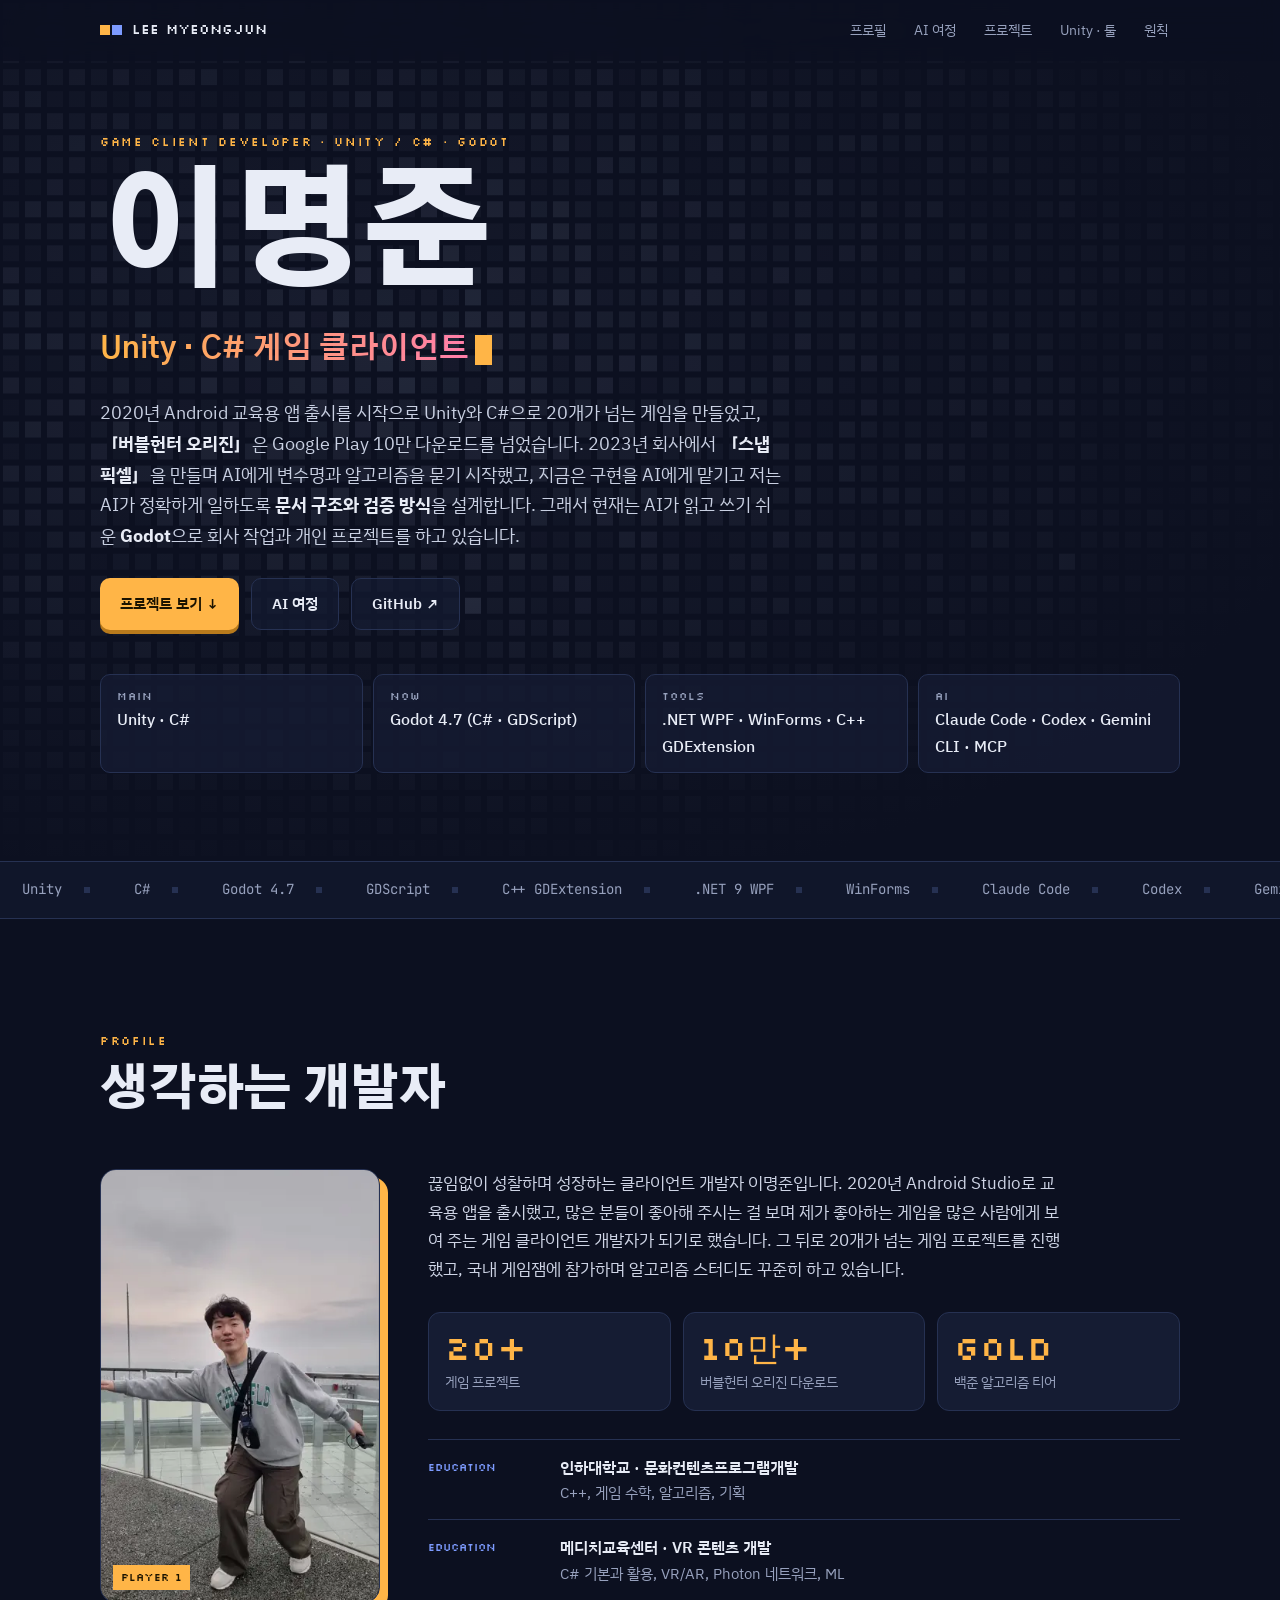
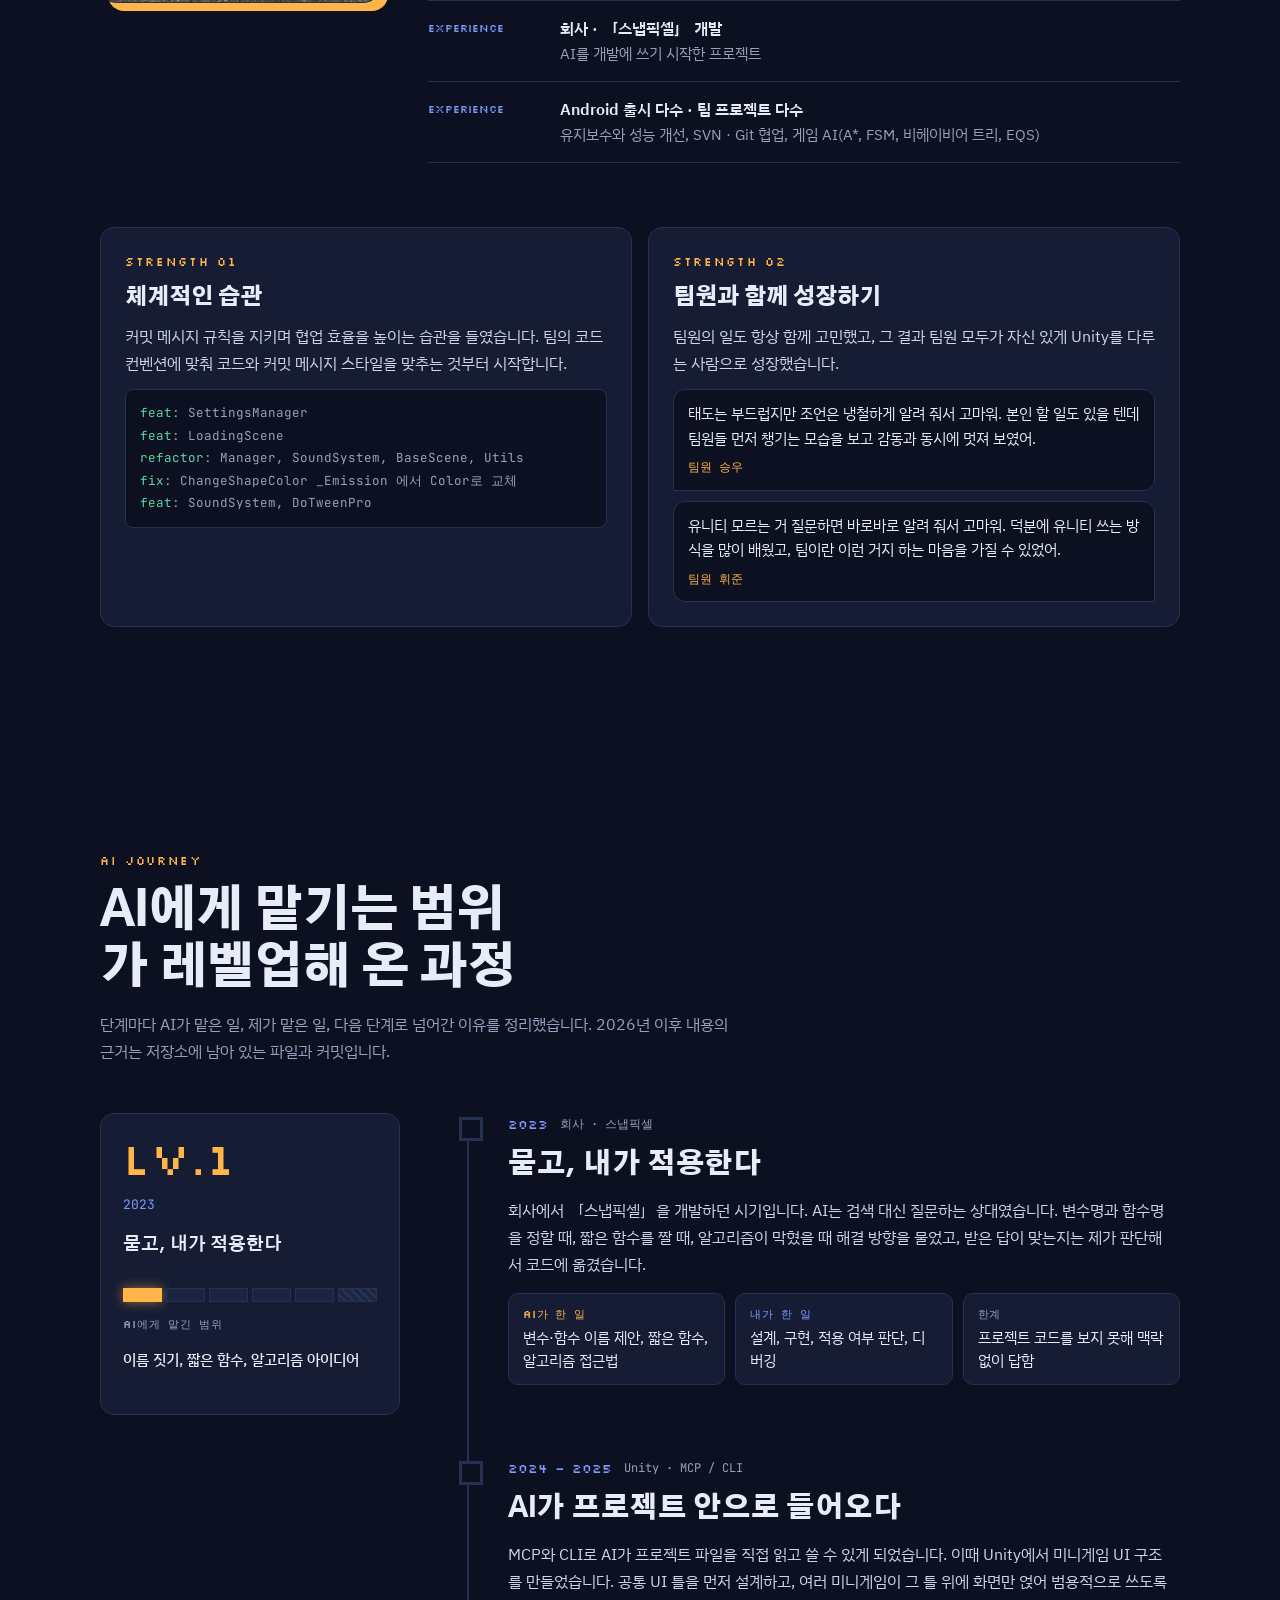
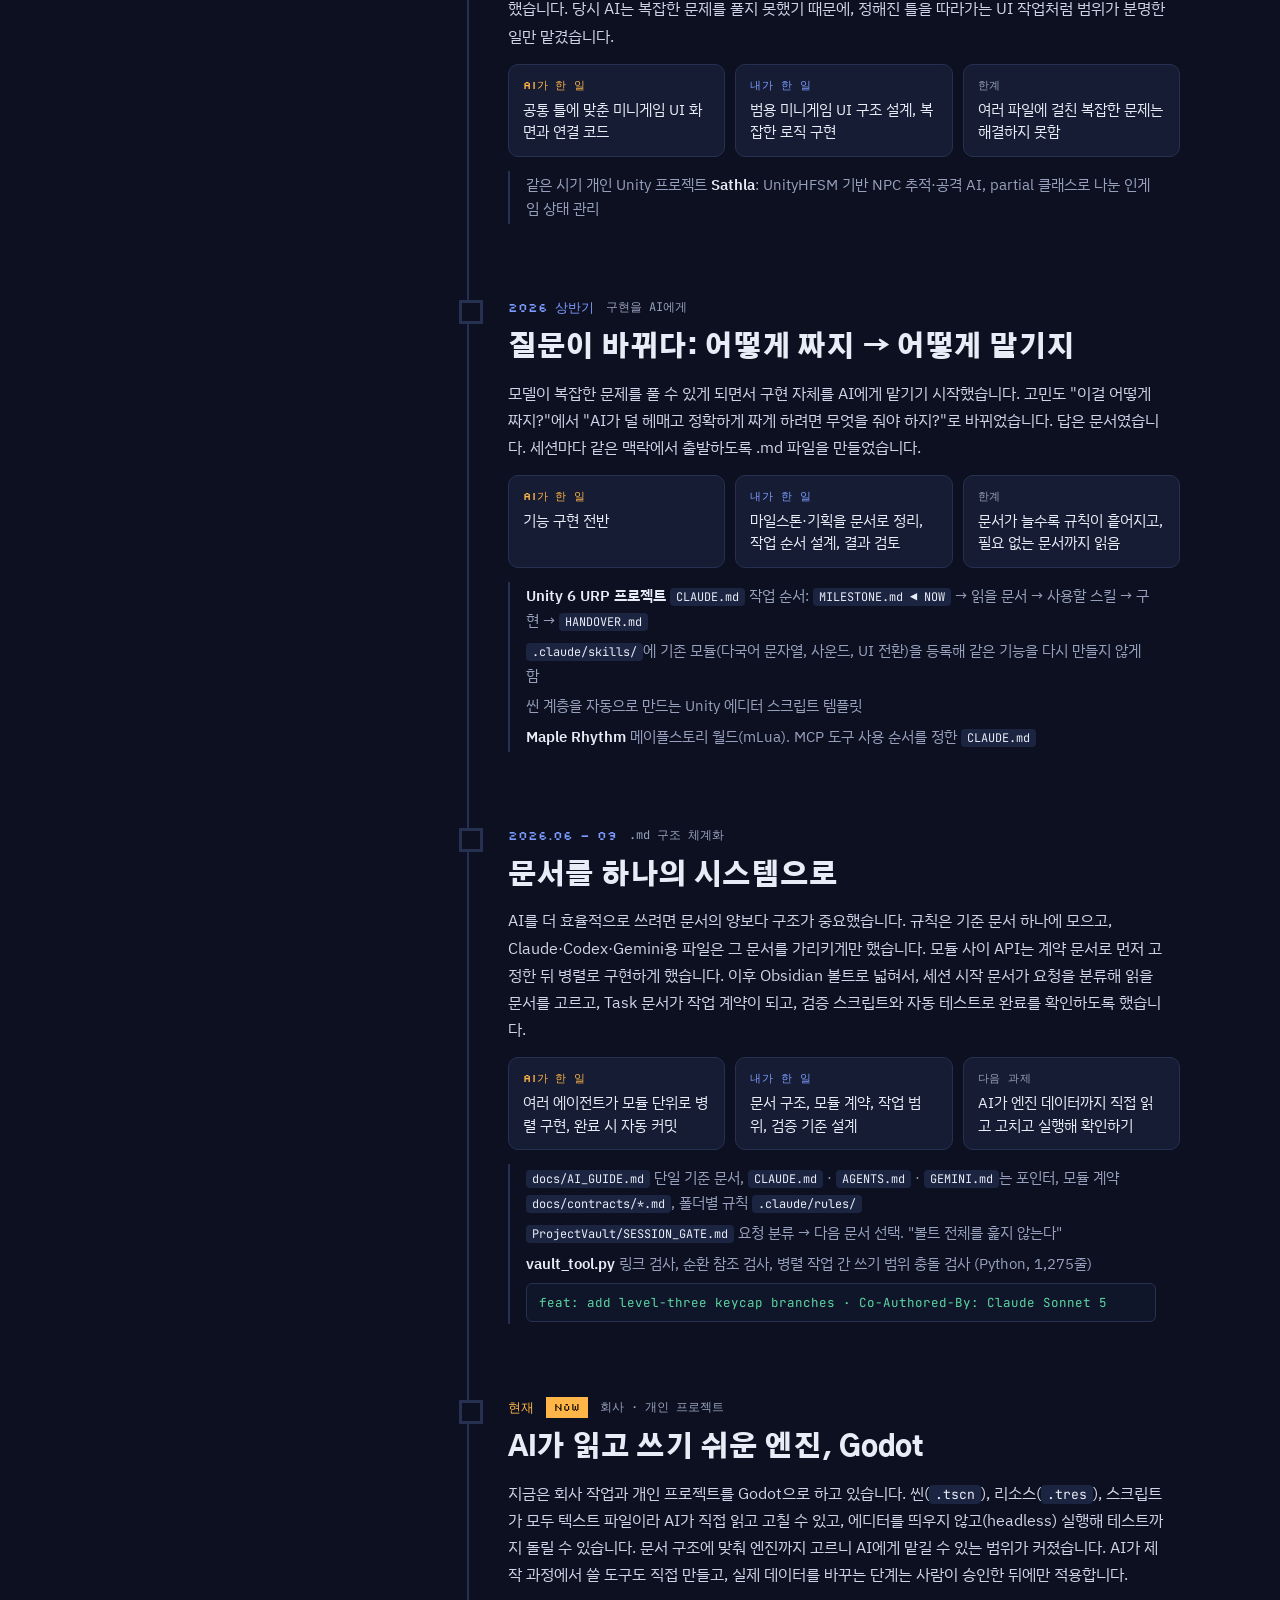
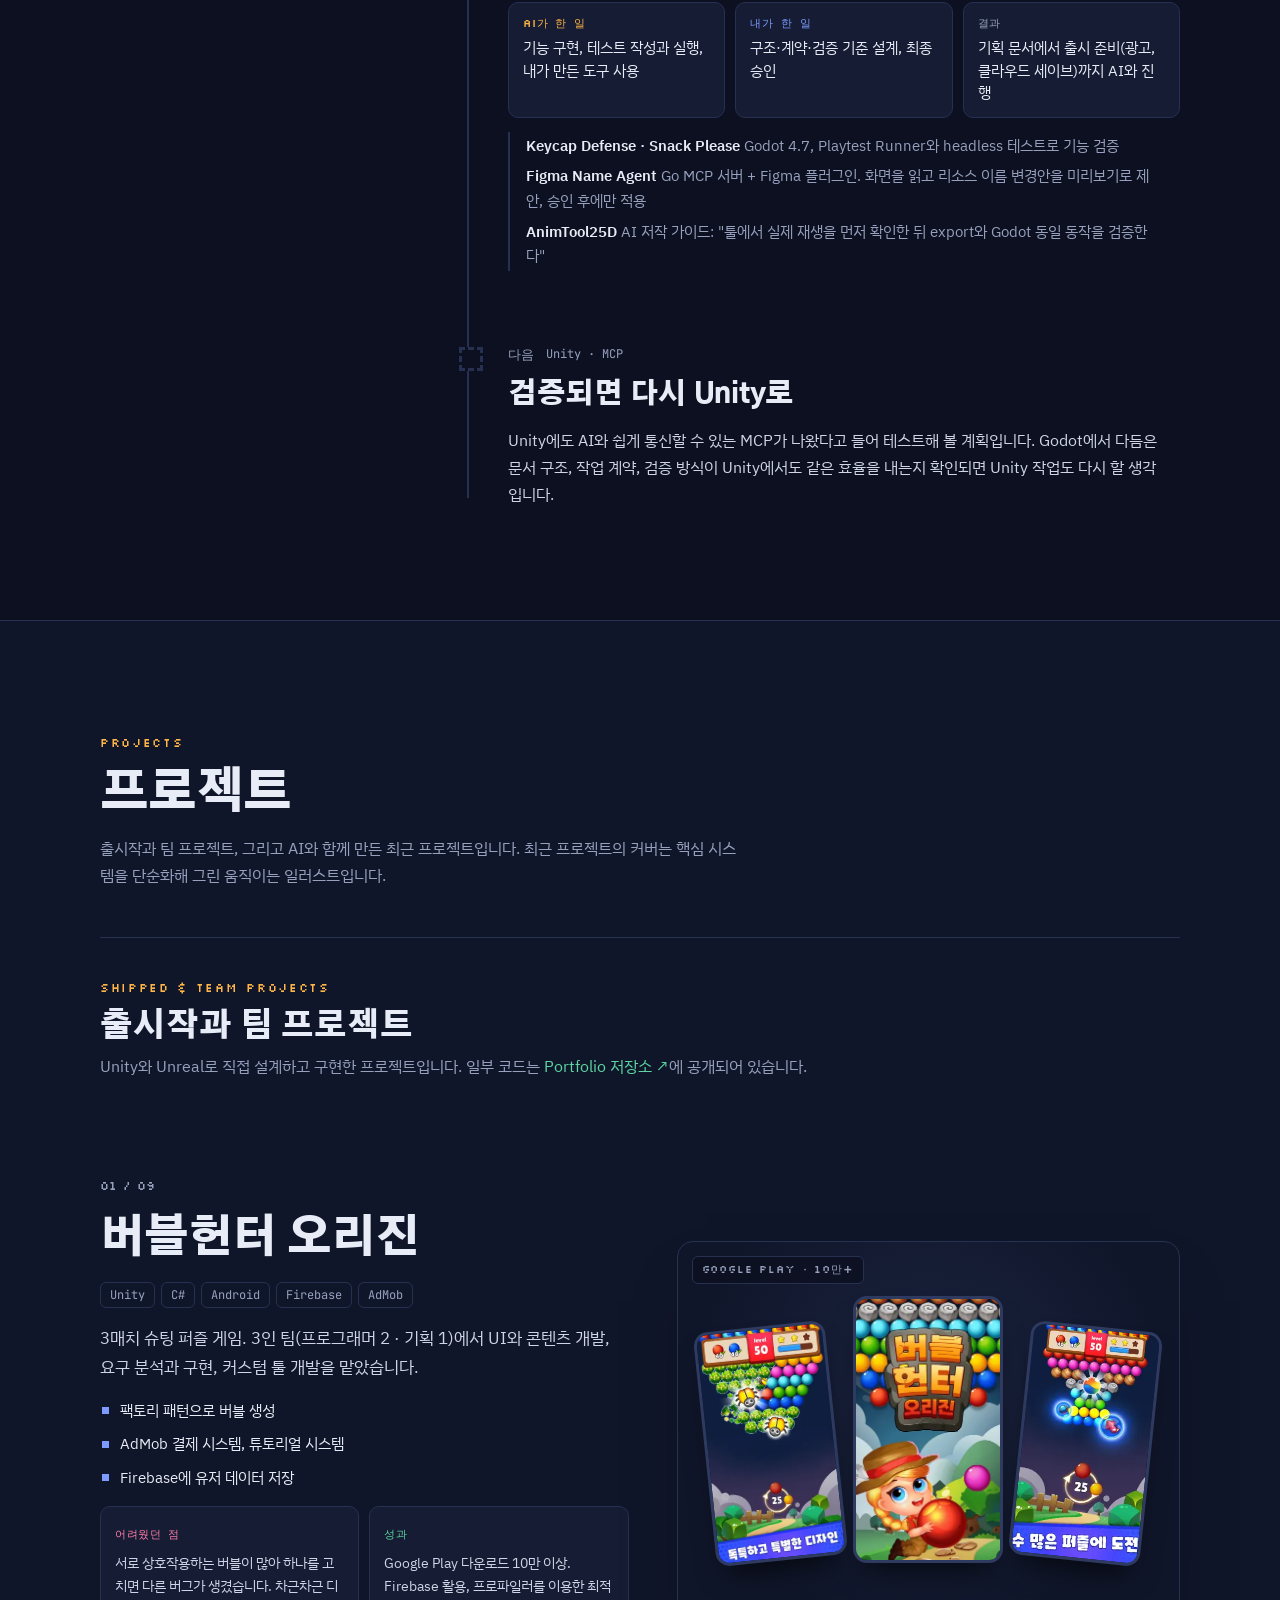
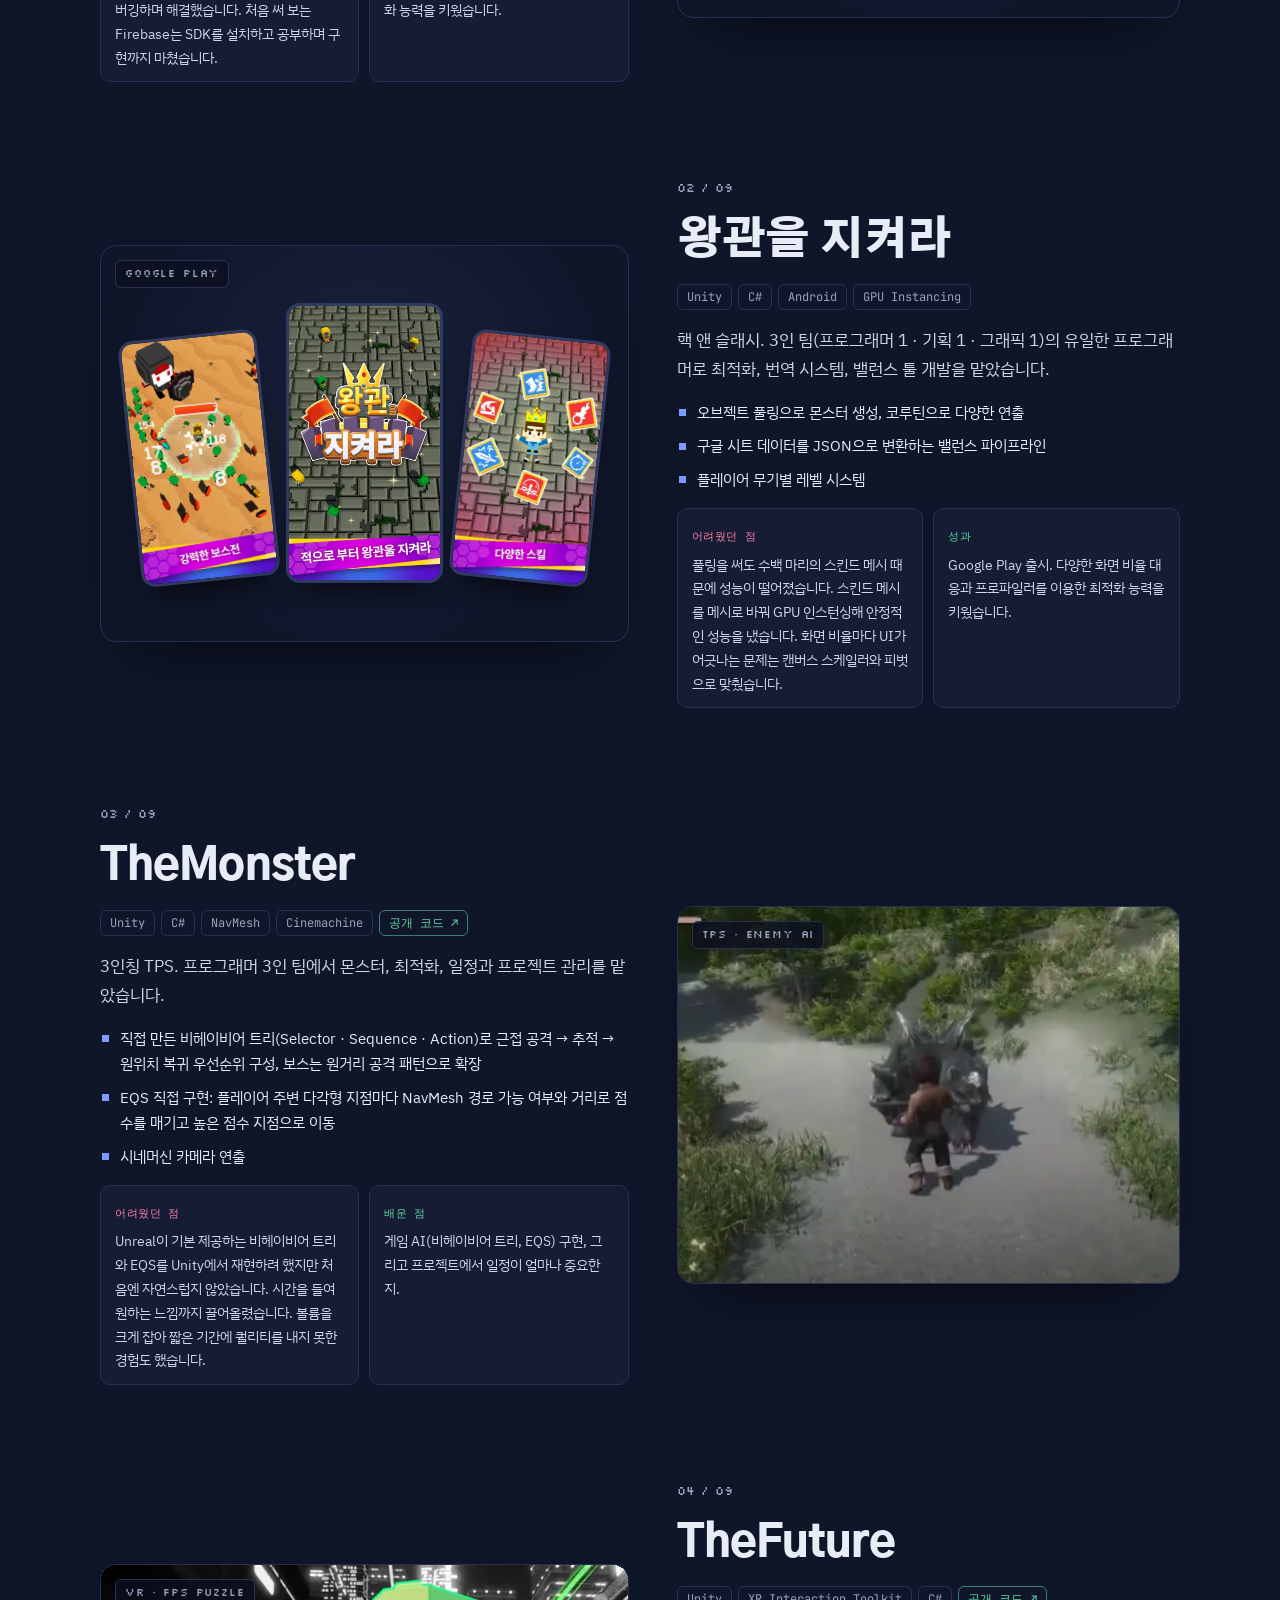
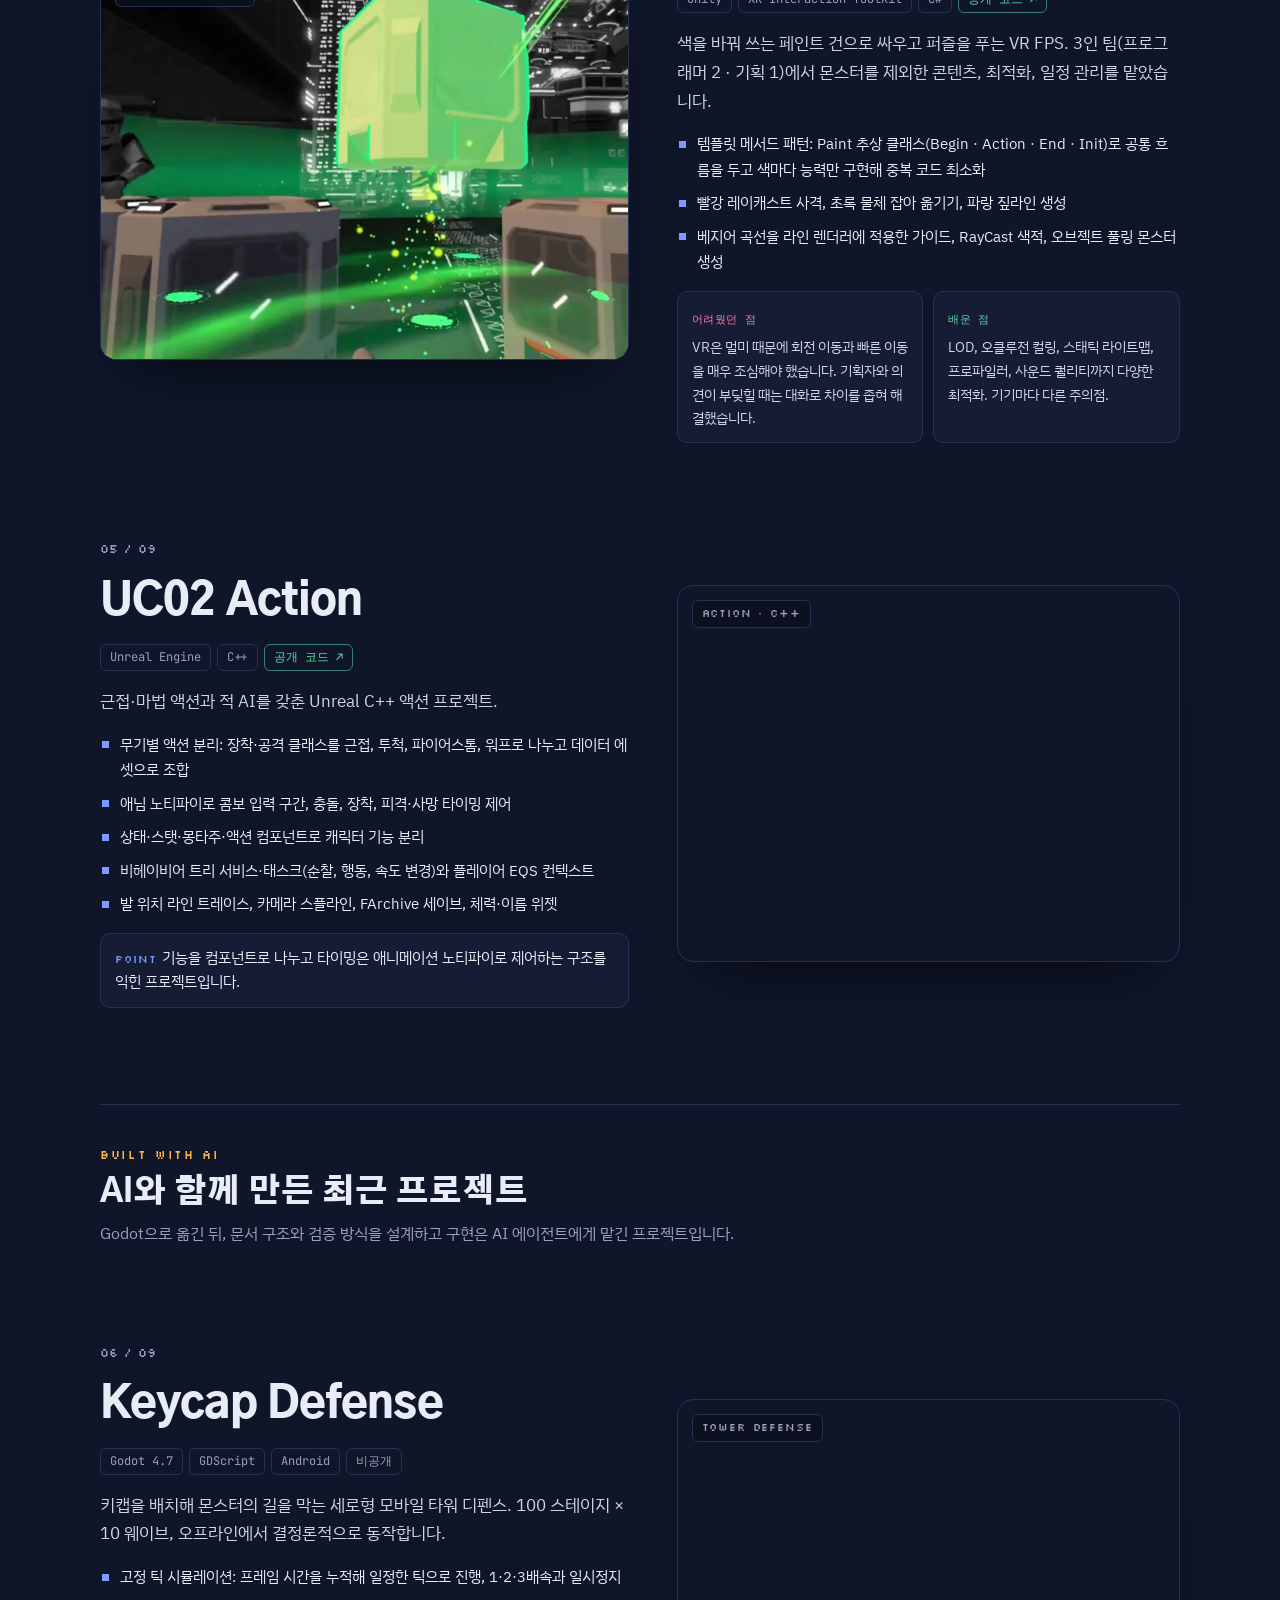
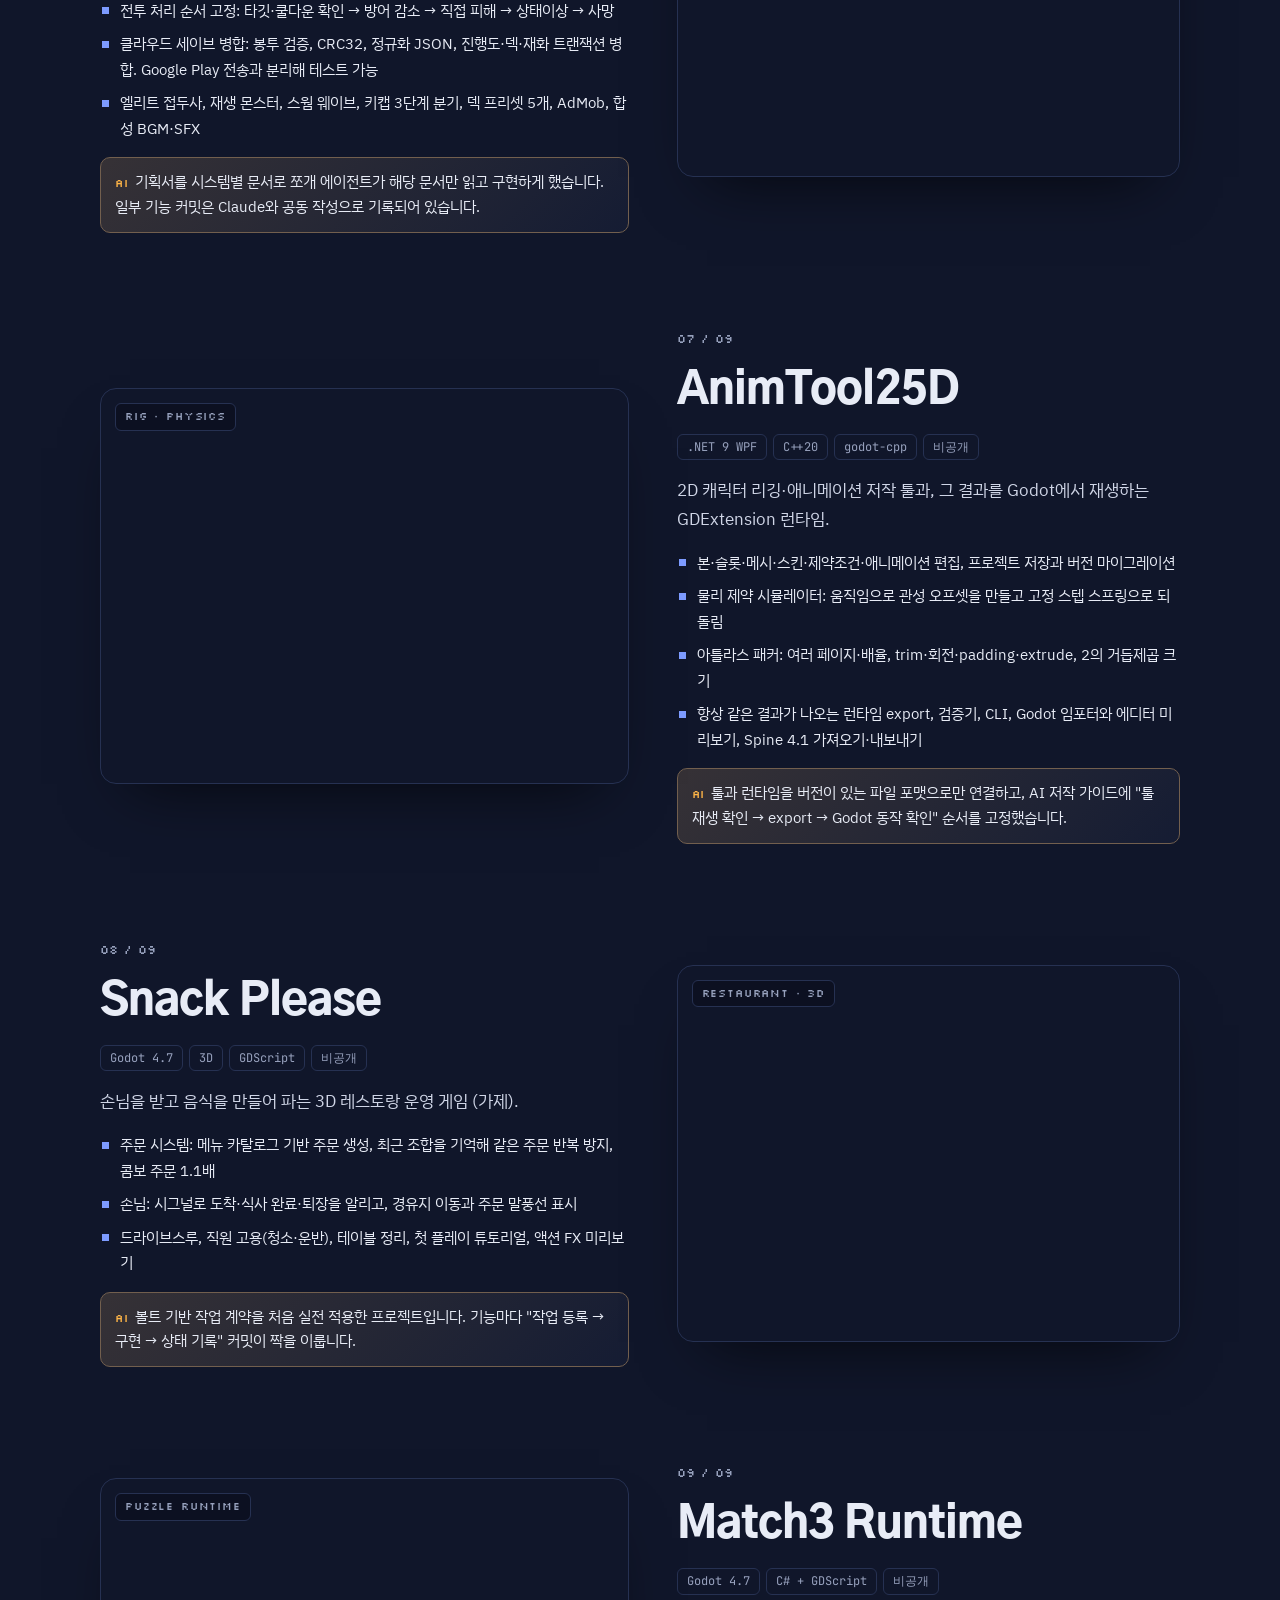
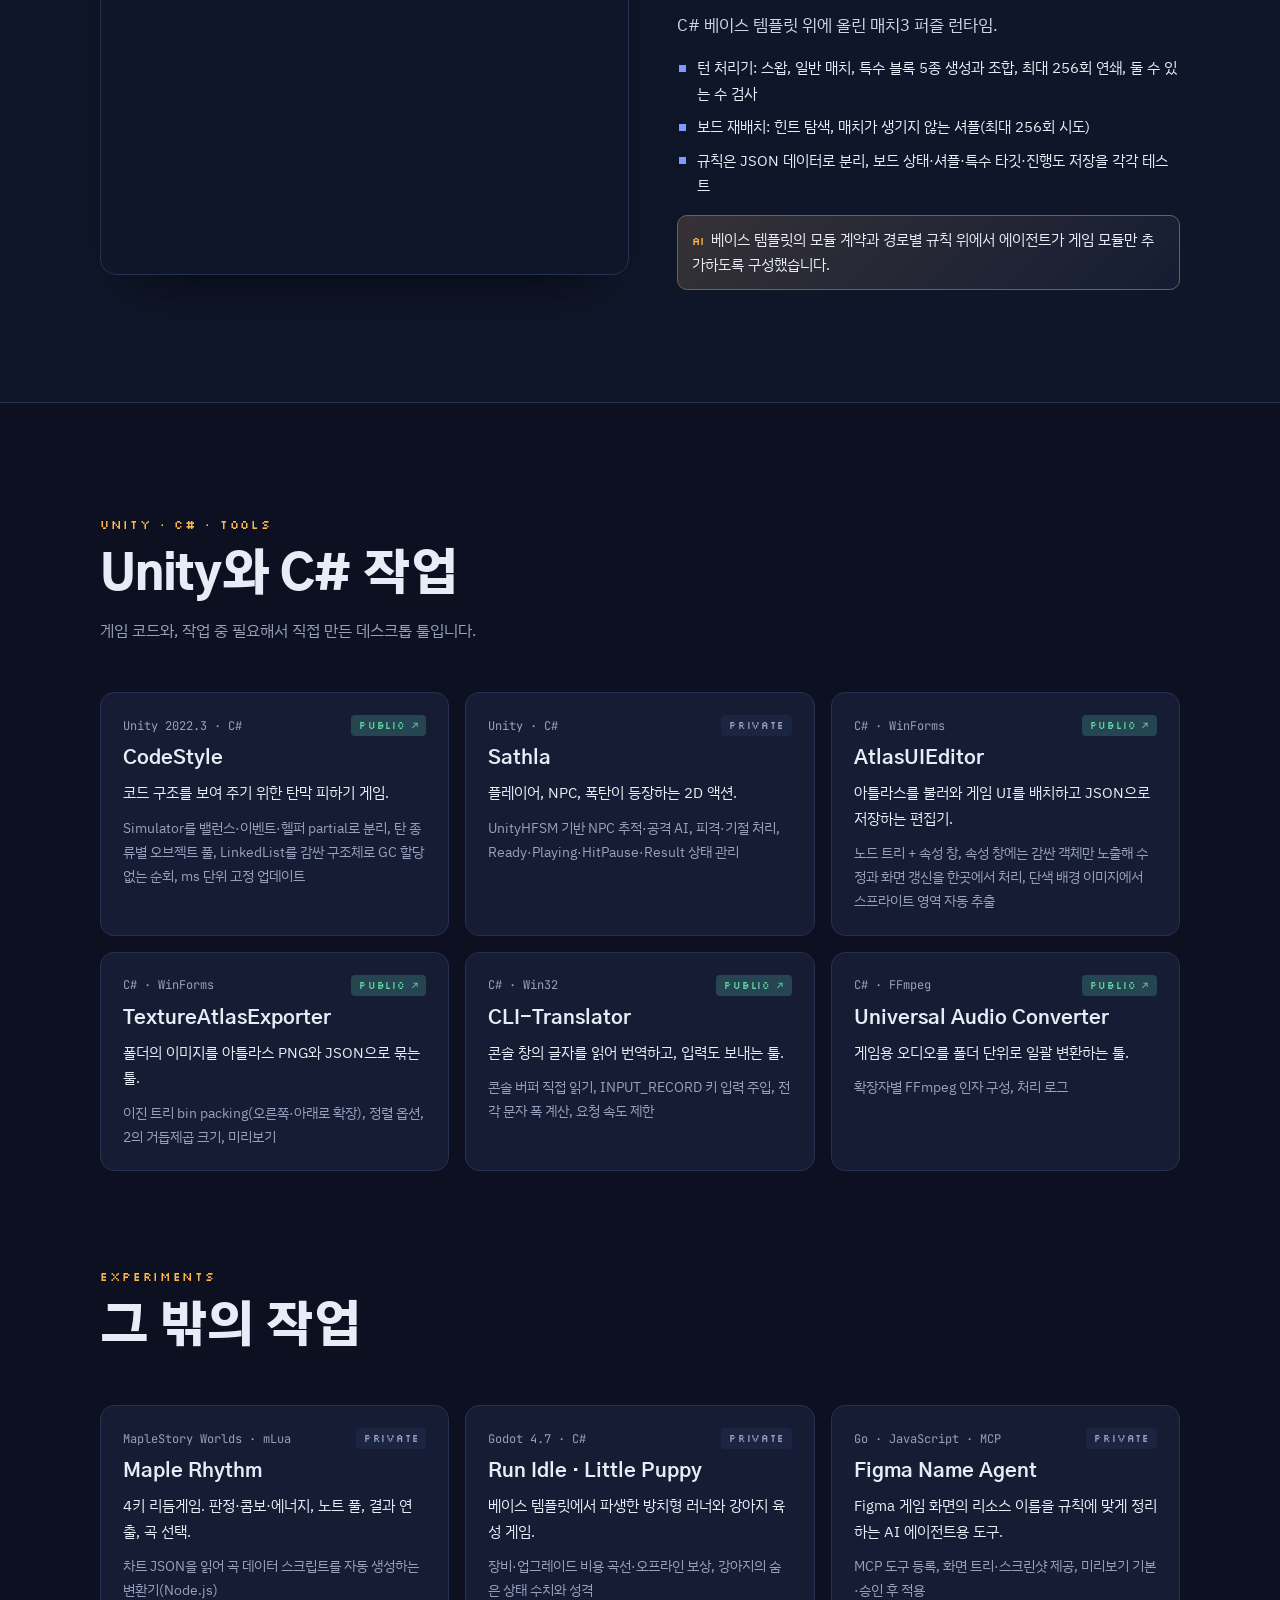
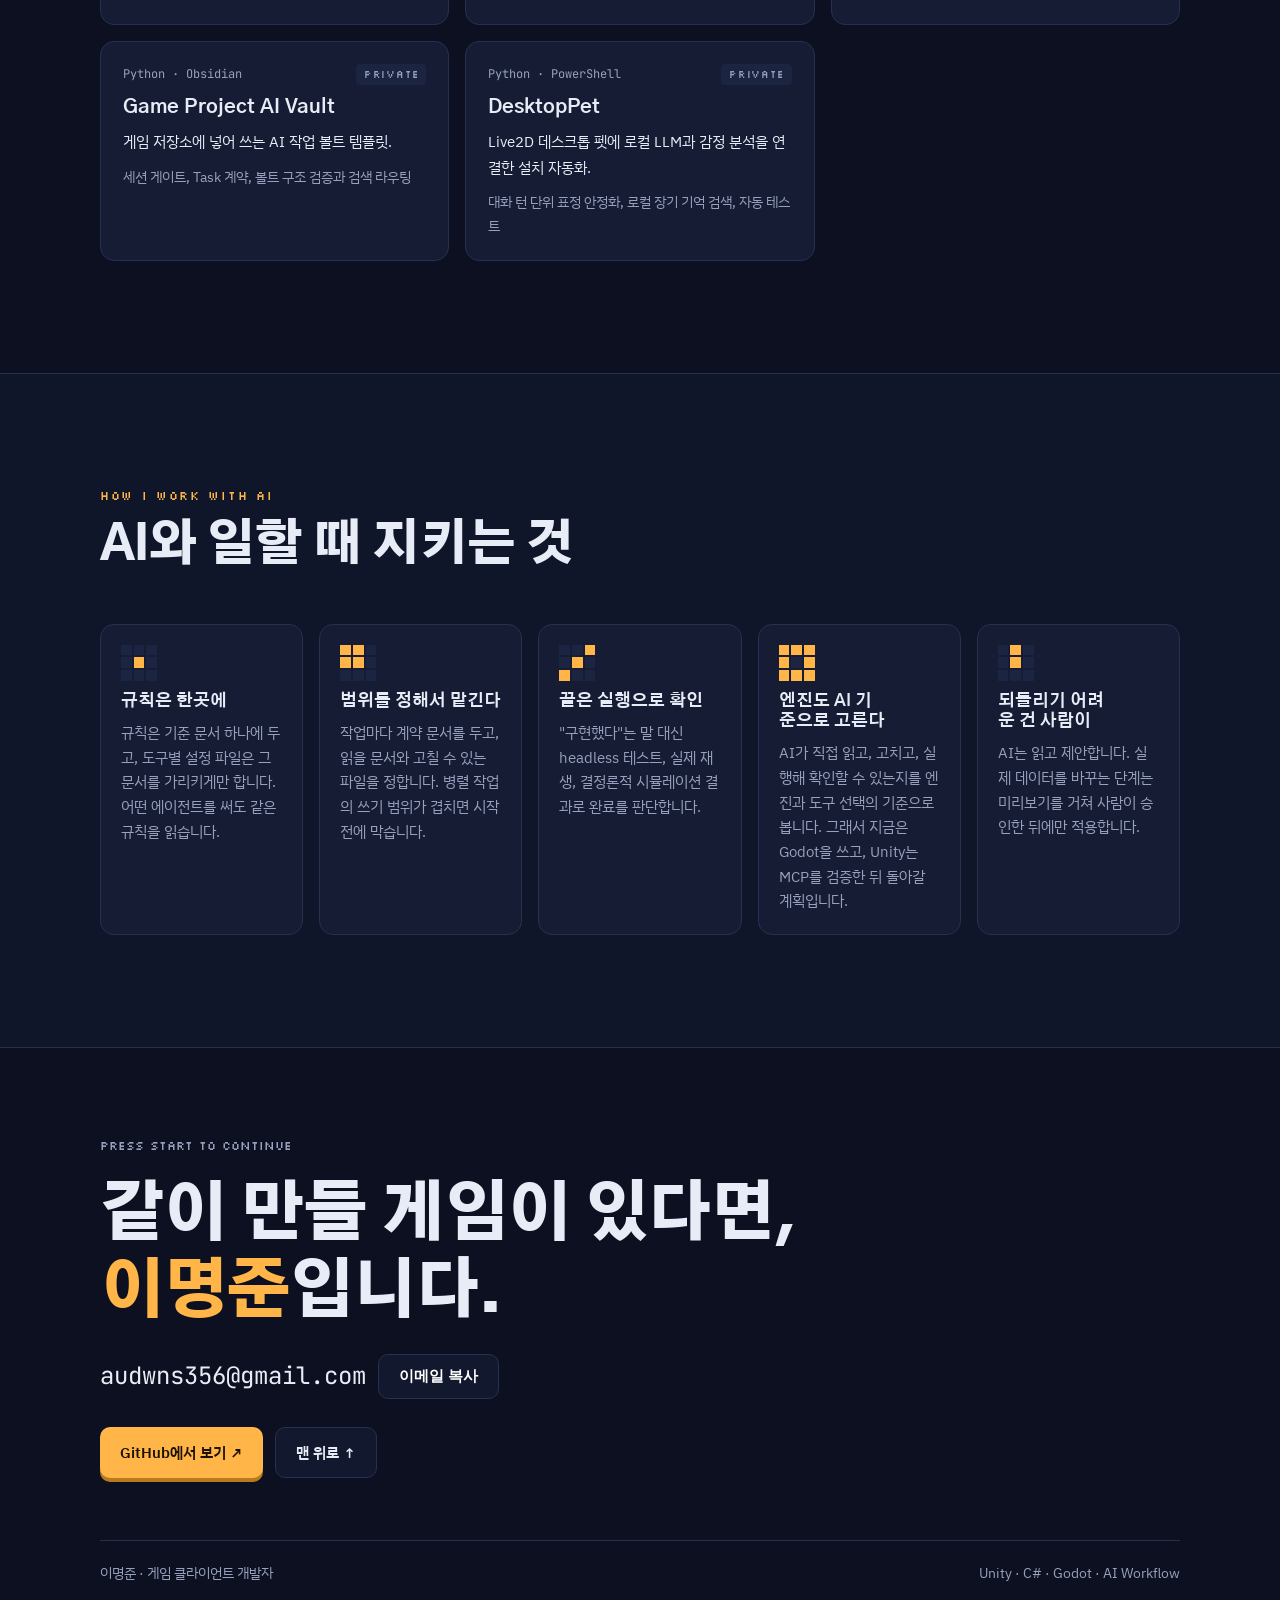
==== portfolio/index.html @ 013e979f "docs: publish portfolio site Co-Authored-By: Claude Opus 5.5 <noreply@anthropic.com>" ====
<!doctype html>
<html lang="ko">
<head>
<meta charset="utf-8">
<meta name="viewport" content="width=device-width, initial-scale=1, viewport-fit=cover">
<title>이명준 포트폴리오</title>
<meta name="description" content="Unity·C# 게임 클라이언트 개발자 이명준. 버블헌터 오리진(Google Play 10만+)부터 AI 에이전트와 함께하는 Godot 개발까지.">
<meta property="og:title" content="이명준 포트폴리오">
<meta property="og:description" content="Unity·C# 게임 클라이언트 개발자 이명준. 버블헌터 오리진(Google Play 10만+)부터 AI 에이전트와 함께하는 Godot 개발까지.">
<meta property="og:type" content="website">
<meta name="theme-color" content="#0C1020">
<link rel="icon" href="data:image/svg+xml,%3Csvg xmlns='http://www.w3.org/2000/svg' viewBox='0 0 16 16'%3E%3Crect width='16' height='16' fill='%230C1020'/%3E%3Crect x='2' y='5' width='5' height='5' fill='%23FFB547'/%3E%3Crect x='9' y='5' width='5' height='5' fill='%237D9BFF'/%3E%3C/svg%3E">
<link rel="preconnect" href="https://fonts.googleapis.com">
<link rel="preconnect" href="https://fonts.gstatic.com" crossorigin>
<link rel="stylesheet" href="https://fonts.googleapis.com/css2?family=Gothic+A1:wght@700;900&family=IBM+Plex+Sans+KR:wght@400;500;600&family=JetBrains+Mono:wght@400;500&family=Silkscreen&display=swap">
<style>
/* Layout: dark game-studio portfolio. Pixel-field hero, LV-gauge scrollytelling for the AI journey,
   alternating project rows with live canvas covers, glow cards for tools. Deliberately single dark theme. */
:root{
  color-scheme:dark;
  --bg:#0C1020; --bg2:#10162A; --surface:#151C33; --surface2:#1B2440; --line:#263152;
  --fg:#E8ECF6; --muted:#97A1BD; --amber:#FFB547; --blue:#7D9BFF; --pink:#FF7EAA; --green:#5DD6A2; --violet:#B590FF;
  --f-display:"Gothic A1","Apple SD Gothic Neo","Malgun Gothic",sans-serif;
  --f-body:"IBM Plex Sans KR","Apple SD Gothic Neo","Malgun Gothic",system-ui,sans-serif;
  --f-mono:"JetBrains Mono",ui-monospace,SFMono-Regular,Menlo,Consolas,monospace;
  --f-pixel:"Silkscreen","JetBrains Mono",ui-monospace,monospace;
  --nav-h:60px;
}
*{box-sizing:border-box}
html{scroll-behavior:smooth;scroll-padding-top:80px}
body{background:var(--bg);color:var(--fg);font-family:var(--f-body);font-size:16px;line-height:1.7;-webkit-font-smoothing:antialiased;overflow-x:hidden}
a{color:inherit}
a:focus-visible,button:focus-visible{outline:2px solid var(--amber);outline-offset:3px;border-radius:4px}
h1,h2,h3,h4{font-family:var(--f-display);text-wrap:balance;margin:0;line-height:1.2}
p{margin:0}
code{font-family:var(--f-mono);font-size:.82em;background:var(--surface2);color:var(--fg);padding:1px 6px;border-radius:4px;overflow-wrap:anywhere}
.container{max-width:1120px;margin:0 auto;padding-inline:20px}
.eyebrow{font-family:var(--f-pixel);font-size:12px;letter-spacing:.14em;text-transform:uppercase;color:var(--amber)}

/* nav */
.nav{position:fixed;top:0;left:0;right:0;z-index:50;padding-top:env(safe-area-inset-top,0px);background:color-mix(in srgb,var(--bg) 78%,transparent);backdrop-filter:blur(12px);-webkit-backdrop-filter:blur(12px);border-bottom:1px solid transparent;transition:border-color .3s}
.nav.scrolled{border-bottom-color:var(--line)}
.nav-in{height:var(--nav-h);display:flex;align-items:center;justify-content:space-between;gap:16px}
.logo{font-family:var(--f-pixel);font-size:14px;text-decoration:none;display:flex;align-items:center;gap:10px;white-space:nowrap}
.logo i{width:10px;height:10px;margin-right:12px;background:var(--amber);display:inline-block;box-shadow:12px 0 0 var(--blue)}
.nav ul{list-style:none;margin:0;padding:0;display:flex;gap:4px;overflow-x:auto;scrollbar-width:none}
.nav ul::-webkit-scrollbar{display:none}
.nav a.lnk{display:block;padding:6px 12px;border-radius:99px;text-decoration:none;font-size:14px;color:var(--muted);white-space:nowrap;transition:color .2s,background .2s}
.nav a.lnk:hover,.nav a.lnk.on{color:var(--fg);background:var(--surface)}
.progress{position:absolute;left:0;bottom:-1px;height:2px;width:100%;transform-origin:0 50%;transform:scaleX(var(--p,0));background:linear-gradient(90deg,var(--blue),var(--amber))}

/* hero */
.hero{position:relative;overflow:hidden;padding-top:calc(var(--nav-h) + 72px);padding-bottom:72px;border-bottom:1px solid var(--line)}
#field{position:absolute;inset:0;width:100%;height:100%;display:block}
.hero::after{content:"";position:absolute;inset:0;background:radial-gradient(ellipse at 30% 40%,transparent 0%,var(--bg) 78%);pointer-events:none}
.hero .container{position:relative;z-index:2;display:flex;flex-direction:column;gap:22px}
.hero h1{font-size:clamp(56px,11vw,128px);font-weight:900;letter-spacing:-.04em;line-height:1;display:flex;gap:.04em}
.hero h1 span{display:inline-block;animation:rise .9s cubic-bezier(.2,.8,.2,1) both}
.hero h1 span:nth-child(2){animation-delay:.08s}.hero h1 span:nth-child(3){animation-delay:.16s}
@keyframes rise{from{transform:translateY(.35em) rotate(4deg);opacity:.15}to{transform:none;opacity:1}}
.typed{font-family:var(--f-display);font-weight:700;font-size:clamp(20px,3.2vw,30px);min-height:1.3em;display:flex;align-items:center;gap:2px}
.typed .t{background:linear-gradient(90deg,var(--amber),var(--pink));-webkit-background-clip:text;background-clip:text;color:transparent}
.typed .caret{width:.55em;height:1em;background:var(--amber);display:inline-block;animation:blink 1s steps(1) infinite;margin-left:4px}
@keyframes blink{50%{opacity:0}}
.hero .lead{font-size:18px;max-width:62ch;color:#C9D0E2}
.hero .lead b{color:var(--fg)}
.cta{display:flex;flex-wrap:wrap;gap:12px;margin-top:6px}
.btn{display:inline-flex;align-items:center;gap:10px;padding:12px 20px;border-radius:10px;text-decoration:none;font-weight:600;font-size:15px;transition:transform .2s,box-shadow .2s,background .2s}
.btn.primary{background:var(--amber);color:#1B1300;box-shadow:0 4px 0 #B87A1C}
.btn.primary:hover{transform:translateY(-2px);box-shadow:0 6px 0 #B87A1C}
.btn.primary:active{transform:translateY(3px);box-shadow:0 1px 0 #B87A1C}
.btn.ghost{border:1px solid var(--line);background:color-mix(in srgb,var(--surface) 70%,transparent)}
.btn.ghost:hover{border-color:var(--blue)}
.facts{display:grid;grid-template-columns:repeat(auto-fit,minmax(200px,1fr));gap:10px;margin-top:22px}
.facts div{background:color-mix(in srgb,var(--surface) 82%,transparent);border:1px solid var(--line);border-radius:10px;padding:12px 16px;min-width:0}
.facts dt{font-family:var(--f-pixel);font-size:11px;letter-spacing:.1em;color:var(--muted)}
.facts dd{margin:0;font-weight:500}

/* marquee */
.marquee{border-bottom:1px solid var(--line);overflow:hidden;padding:16px 0;background:var(--bg2)}
.track{display:flex;width:max-content;animation:scroll 38s linear infinite}
.track span{font-family:var(--f-mono);font-size:14px;color:var(--muted);padding:0 22px;white-space:nowrap;display:flex;align-items:center;gap:22px}
.track span::after{content:"";width:6px;height:6px;background:var(--line)}
@keyframes scroll{to{transform:translateX(-50%)}}

/* sections */
section{padding-block:112px}
.sec-head{display:flex;flex-direction:column;gap:12px;max-width:64ch;margin-bottom:48px}
.sec-head h2{font-size:clamp(30px,4.8vw,48px);font-weight:900;letter-spacing:-.025em}
.sec-head p{color:var(--muted)}

/* reveal: elements start visible-but-dim and settle in */
.rv{transition:opacity .8s ease,transform .8s cubic-bezier(.2,.8,.2,1)}
.rv.pre{opacity:.25;transform:translateY(28px)}

/* journey */
.journey{display:grid;grid-template-columns:300px minmax(0,1fr);gap:56px;align-items:start}
.hud{position:sticky;top:calc(var(--nav-h) + 32px + env(safe-area-inset-top,0px));background:var(--surface);border:1px solid var(--line);border-radius:14px;padding:22px;display:flex;flex-direction:column;gap:14px}
.hud .lv{font-family:var(--f-pixel);font-size:44px;line-height:1;color:var(--amber);transition:color .3s}
.hud .lv.next{color:var(--muted)}
.hud .yr{font-family:var(--f-mono);font-size:13px;color:var(--blue)}
.hud .ttl{font-family:var(--f-display);font-weight:700;font-size:18px;min-height:2.4em}
.gauge{display:grid;grid-template-columns:repeat(6,1fr);gap:4px}
.gauge i{height:14px;background:var(--surface2);border:1px solid var(--line);transition:background .4s,box-shadow .4s}
.gauge i.on{background:var(--amber);box-shadow:0 0 12px color-mix(in srgb,var(--amber) 55%,transparent);border-color:transparent}
.gauge i.ghost{background:repeating-linear-gradient(45deg,var(--surface2) 0 3px,var(--line) 3px 6px)}
.hud .cap{font-family:var(--f-pixel);font-size:10.5px;letter-spacing:.1em;color:var(--muted)}
.hud .scope{font-size:15px;font-weight:500;min-height:3em}
.graph{list-style:none;margin:0;padding:0;position:relative}
.graph::before,.graph::after{content:"";position:absolute;left:11px;top:10px;width:2px;bottom:10px;background:var(--line)}
.graph::after{background:linear-gradient(var(--blue),var(--amber));bottom:auto;height:calc(var(--fill,0) * (100% - 20px))}
.commit{position:relative;padding-left:52px;padding-bottom:72px;display:flex;flex-direction:column;gap:14px}
.commit:last-child{padding-bottom:0}
.commit::before{content:"";position:absolute;left:3px;top:4px;width:18px;height:18px;background:var(--bg);border:3px solid var(--line);z-index:1;transition:border-color .4s,background .4s,transform .4s}
.commit.lit::before{border-color:var(--blue);background:var(--blue);transform:rotate(45deg)}
.commit.now.lit::before{border-color:var(--amber);background:var(--amber);box-shadow:0 0 0 6px color-mix(in srgb,var(--amber) 25%,transparent)}
.commit.next::before{border-style:dashed}
.when{display:flex;flex-wrap:wrap;align-items:center;gap:6px 12px}
.when .date{font-family:var(--f-pixel);font-size:13px;color:var(--blue)}
.commit.now .date{color:var(--amber)}
.commit.next .date{color:var(--muted)}
.when .where{font-family:var(--f-mono);font-size:12px;color:var(--muted)}
.tag-now{font-family:var(--f-pixel);font-size:10px;background:var(--amber);color:#1B1300;padding:2px 8px;animation:blink 1.4s steps(1) infinite}
.commit h3{font-size:clamp(22px,2.8vw,28px);font-weight:900;letter-spacing:-.01em}
.commit .how{max-width:66ch;color:#CFD5E6}
.roles{display:grid;grid-template-columns:repeat(3,minmax(0,1fr));gap:10px;margin:0}
.roles div{background:var(--surface);border:1px solid var(--line);border-radius:10px;padding:12px 14px;display:flex;flex-direction:column;gap:4px;min-width:0}
.roles dt{font-family:var(--f-pixel);font-size:10.5px;letter-spacing:.08em;color:var(--muted)}
.roles div:first-child dt{color:var(--amber)}
.roles div:nth-child(2) dt{color:var(--blue)}
.roles dd{margin:0;font-size:14.5px;line-height:1.55}
.evidence{border-left:2px solid var(--line);padding:2px 0 2px 16px;display:flex;flex-direction:column;gap:6px;color:var(--muted);font-size:14.5px;max-width:72ch}
.evidence b{color:var(--fg);font-weight:600}
.trailer{font-family:var(--f-mono);font-size:12.5px;color:var(--green);background:var(--bg2);border:1px solid var(--line);border-radius:6px;padding:8px 12px;overflow-x:auto;white-space:nowrap;max-width:100%}

/* featured */
.featured{display:flex;flex-direction:column;gap:96px}
.feat{display:grid;grid-template-columns:minmax(0,1.05fr) minmax(0,1fr);gap:48px;align-items:center}
.feat:nth-child(even) .cover-wrap{order:2}
.cover-wrap{perspective:900px}
.cover{position:relative;aspect-ratio:4/3;max-width:100%;border-radius:16px;overflow:hidden;background:var(--bg2);border:1px solid var(--line);transform-style:preserve-3d;transition:transform .25s ease-out,box-shadow .3s;box-shadow:0 30px 60px -30px rgba(0,0,0,.7)}
.cover canvas{position:absolute;inset:0;width:100%;height:100%;display:block}
.cover .badge{position:absolute;left:14px;top:14px;font-family:var(--f-pixel);font-size:10.5px;letter-spacing:.08em;background:color-mix(in srgb,var(--bg) 80%,transparent);border:1px solid var(--line);padding:4px 9px;border-radius:6px;color:var(--muted)}
.feat .txt{display:flex;flex-direction:column;gap:16px;min-width:0}
.feat .num{font-family:var(--f-pixel);font-size:12px;color:var(--muted)}
.feat h3{font-size:clamp(30px,4vw,44px);font-weight:900;letter-spacing:-.02em}
.feat .sub{color:#CFD5E6;font-size:17px}
.chips{display:flex;flex-wrap:wrap;gap:6px}
.chip{font-family:var(--f-mono);font-size:12px;border:1px solid var(--line);border-radius:6px;padding:2px 9px;color:var(--muted);white-space:nowrap}
.feat ul{margin:0;padding:0;list-style:none;display:flex;flex-direction:column;gap:8px}
.feat li{position:relative;padding-left:20px;font-size:15px}
.feat li::before{content:"";position:absolute;left:2px;top:.62em;width:7px;height:7px;background:var(--blue)}
.ai-note{background:linear-gradient(135deg,color-mix(in srgb,var(--amber) 14%,var(--surface)),var(--surface));border:1px solid color-mix(in srgb,var(--amber) 35%,var(--line));border-radius:10px;padding:12px 14px;font-size:14.5px}
.ai-note b{color:var(--amber);font-family:var(--f-pixel);font-weight:400;font-size:11px;letter-spacing:.08em;margin-right:6px}

.era{display:flex;flex-direction:column;gap:8px;padding-top:40px;border-top:1px solid var(--line)}
.era p{color:var(--muted)}
.era a,.chip.pub{color:var(--green);text-decoration:none}
.chip.pub{border-color:color-mix(in srgb,var(--green) 45%,var(--line))}
.chip.pub:hover,.era a:hover{text-decoration:underline}
.ai-note.pt{background:var(--surface);border-color:var(--line)}
.ai-note.pt b{color:var(--blue)}

/* profile */
.profile{display:grid;grid-template-columns:280px minmax(0,1fr);gap:48px;align-items:start}
.avatar{position:relative;border-radius:16px;overflow:hidden;border:1px solid var(--line);background:var(--surface);box-shadow:8px 8px 0 var(--amber)}
.avatar img{display:block;width:100%;height:auto;aspect-ratio:9/14;object-fit:cover}
.avatar .tag{position:absolute;left:12px;bottom:12px;font-family:var(--f-pixel);font-size:11px;background:var(--amber);color:#1B1300;padding:3px 8px}
.about{display:flex;flex-direction:column;gap:28px;min-width:0}
.about>p{font-size:17px;color:#CFD5E6;max-width:64ch}
.stats{display:grid;grid-template-columns:repeat(3,minmax(0,1fr));gap:12px}
.stats div{background:var(--surface);border:1px solid var(--line);border-radius:12px;padding:16px;display:flex;flex-direction:column;gap:4px;min-width:0}
.stats b{font-family:var(--f-pixel);font-weight:400;font-size:clamp(24px,3.4vw,34px);color:var(--amber);line-height:1.1;font-variant-numeric:tabular-nums}
.stats span{font-size:13.5px;color:var(--muted)}
.hist{list-style:none;margin:0;padding:0;display:flex;flex-direction:column;border-top:1px solid var(--line)}
.hist li{display:grid;grid-template-columns:120px minmax(0,1fr);gap:12px;padding:14px 0;border-bottom:1px solid var(--line)}
.hist .k{font-family:var(--f-pixel);font-size:11px;color:var(--blue);padding-top:4px}
.hist b{font-weight:600}
.hist p{color:var(--muted);font-size:14.5px}
.strengths{display:grid;grid-template-columns:repeat(2,minmax(0,1fr));gap:16px;margin-top:64px}
.st{background:var(--surface);border:1px solid var(--line);border-radius:14px;padding:24px;display:flex;flex-direction:column;gap:12px;min-width:0}
.st h3{font-size:22px;font-weight:900}
.st>p{color:#CFD5E6}
.log{margin:0;font-family:var(--f-mono);font-size:12.5px;line-height:1.8;background:var(--bg);border:1px solid var(--line);border-radius:8px;padding:12px 14px;color:var(--muted);overflow-x:auto;white-space:pre}
.log span{color:var(--green)}
.quotes{display:flex;flex-direction:column;gap:10px}
.quotes blockquote{margin:0;background:var(--bg);border:1px solid var(--line);border-radius:12px 12px 12px 2px;padding:12px 14px;display:flex;flex-direction:column;gap:6px}
.quotes blockquote:nth-child(2){border-radius:12px 12px 2px 12px}
.quotes p{font-size:14.5px}
.quotes cite{font-style:normal;font-family:var(--f-mono);font-size:12px;color:var(--amber)}
/* image covers */
.cover.phones{display:flex;align-items:center;justify-content:center;gap:4%;padding:6%;background:radial-gradient(circle at 50% 40%,var(--surface2),var(--bg2) 70%)}
.cover.phones img{width:30%;aspect-ratio:9/16;object-fit:cover;border-radius:14px;border:3px solid #2E3A60;box-shadow:0 18px 30px -12px rgba(0,0,0,.7);animation:float 5s ease-in-out infinite}
.cover.phones img:nth-child(1){transform:rotate(-6deg) translateY(6%);animation-delay:-1.6s}
.cover.phones img:nth-child(2){width:34%;z-index:1;animation-delay:-.8s}
.cover.phones img:nth-child(3){transform:rotate(6deg) translateY(6%);animation-delay:-2.4s}
@keyframes float{50%{translate:0 -4%}}
.cover.slides img{position:absolute;inset:0;width:100%;height:100%;object-fit:cover;opacity:0;transition:opacity 1s ease;transform:scale(1.04)}
.cover.slides img.on{opacity:1;animation:kb 6s ease-out both}
.cover.slides img:first-of-type{opacity:1}
.cover.slides.js img:first-of-type:not(.on){opacity:0}
@keyframes kb{from{transform:scale(1.12)}to{transform:scale(1.02)}}
.notes{display:grid;grid-template-columns:repeat(2,minmax(0,1fr));gap:10px}
.notes div{background:var(--surface);border:1px solid var(--line);border-radius:10px;padding:12px 14px;min-width:0}
.notes span{font-family:var(--f-pixel);font-size:10.5px;letter-spacing:.06em;color:var(--pink)}
.notes div+div span{color:var(--green)}
.notes p{font-size:14px;color:#CFD5E6;margin-top:4px}
.era h3{font-size:clamp(24px,3vw,32px);font-weight:900}
.contact{display:flex;flex-wrap:wrap;align-items:center;gap:12px}
.mail{font-family:var(--f-mono);font-size:clamp(18px,2.6vw,24px);user-select:all}
@media (max-width:900px){.profile{grid-template-columns:minmax(0,1fr)}.avatar{max-width:260px}.strengths{grid-template-columns:minmax(0,1fr)}}
@media (max-width:620px){.stats{grid-template-columns:minmax(0,1fr)}.notes{grid-template-columns:minmax(0,1fr)}.hist li{grid-template-columns:minmax(0,1fr);gap:2px}}
/* card grid */
.grid{display:grid;grid-template-columns:repeat(auto-fill,minmax(300px,1fr));gap:16px}
.card{position:relative;background:var(--surface);border:1px solid var(--line);border-radius:14px;padding:22px;display:flex;flex-direction:column;gap:10px;overflow:hidden;transition:transform .25s,border-color .25s;min-width:0}
.card::before{content:"";position:absolute;inset:0;background:radial-gradient(260px circle at var(--mx,50%) var(--my,-100%),color-mix(in srgb,var(--blue) 18%,transparent),transparent 70%);pointer-events:none;opacity:0;transition:opacity .3s}
.card:hover{transform:translateY(-4px);border-color:color-mix(in srgb,var(--blue) 50%,var(--line))}
.card:hover::before{opacity:1}
.card .top{display:flex;justify-content:space-between;align-items:center;gap:10px}
.card .stack{font-family:var(--f-mono);font-size:12px;color:var(--muted)}
.card .vis{font-family:var(--f-pixel);font-size:10px;letter-spacing:.08em;padding:2px 8px;border-radius:4px;background:var(--surface2);color:var(--muted);text-decoration:none;white-space:nowrap}
.card a.vis{background:color-mix(in srgb,var(--green) 18%,var(--surface2));color:var(--green)}
.card a.vis:hover{background:var(--green);color:#062114}
.card h3{font-size:20px;font-weight:700}
.card p{font-size:15px}
.card p.d{color:var(--muted);font-size:14px}

/* principles */
.principles{display:grid;grid-template-columns:repeat(auto-fit,minmax(200px,1fr));gap:16px}
.pr{background:var(--surface);border:1px solid var(--line);border-radius:14px;padding:20px;display:flex;flex-direction:column;gap:10px}
.pr .ic{width:36px;height:36px;display:grid;grid-template-columns:repeat(3,1fr);gap:2px}
.pr .ic i{background:var(--surface2)}
.pr .ic i.f{background:var(--amber)}
.pr h3{font-size:17px;font-weight:700}
.pr p{color:var(--muted);font-size:14.5px}

/* footer */
.end{border-top:1px solid var(--line);padding-block:88px 56px;text-align:left}
.end .container{display:flex;flex-direction:column;gap:22px}
.end h2{font-size:clamp(32px,6vw,64px);font-weight:900;letter-spacing:-.03em}
.end h2 span{color:var(--amber)}
.end .row{display:flex;flex-wrap:wrap;justify-content:space-between;gap:12px;color:var(--muted);font-size:14px;margin-top:40px;padding-top:20px;border-top:1px solid var(--line)}
.press{font-family:var(--f-pixel);font-size:12px;color:var(--muted);animation:blink 1.6s steps(1) infinite}

@media (max-width:900px){
  .journey{grid-template-columns:minmax(0,1fr);gap:24px}
  .hud{top:calc(var(--nav-h) + env(safe-area-inset-top,0px) + 8px);z-index:5;flex-direction:row;flex-wrap:wrap;align-items:center;gap:8px 14px;padding:12px 14px}
  .hud .lv{font-size:22px}
  .hud .ttl,.hud .scope,.hud .cap{display:none}
  .gauge{flex:1 1 140px}
  .feat,.feat:nth-child(even){grid-template-columns:minmax(0,1fr);gap:24px}
  .feat:nth-child(even) .cover-wrap{order:0}
}
@media (max-width:620px){
  section{padding-block:80px}
  .roles{grid-template-columns:minmax(0,1fr)}
  .commit{padding-left:40px;padding-bottom:56px}
  .nav ul{display:none}
  .featured{gap:72px}
}
@media (prefers-reduced-motion:reduce){
  *,*::before,*::after{animation:none!important;transition:none!important}
  html{scroll-behavior:auto}
  .rv.pre{opacity:1;transform:none}
}
</style>
<style>body{margin:0}img{max-width:100%}[hidden]{display:none!important}</style>
</head>
<body>
<nav class="nav" id="nav">
  <div class="container nav-in">
    <a class="logo" href="#top"><i></i>LEE MYEONGJUN</a>
    <ul>
      <li><a class="lnk" href="#profile">프로필</a></li>
      <li><a class="lnk" href="#journey">AI 여정</a></li>
      <li><a class="lnk" href="#projects">프로젝트</a></li>
      <li><a class="lnk" href="#unity">Unity · 툴</a></li>
      <li><a class="lnk" href="#principles">원칙</a></li>
    </ul>
  </div>
  <div class="progress" id="progress"></div>
</nav>

<!-- ===================== ✏️ 상단 소개 (이름, 소개 문구, 기술 요약) ===================== -->
<header class="hero" id="top">
  <canvas id="field" aria-hidden="true"></canvas>
  <div class="container">
    <span class="eyebrow">Game Client Developer · Unity / C# · Godot</span>
    <h1 aria-label="이명준"><span>이</span><span>명</span><span>준</span></h1>
    <p class="typed" aria-live="off"><span class="t" id="typed">AI와 함께 게임을 만드는 클라이언트 개발자</span><span class="caret"></span></p>
    <p class="lead">2020년 Android 교육용 앱 출시를 시작으로 Unity와 C#으로 20개가 넘는 게임을 만들었고, <b>「버블헌터 오리진」</b>은 Google Play 10만 다운로드를 넘었습니다. 2023년 회사에서 <b>「스냅픽셀」</b>을 만들며 AI에게 변수명과 알고리즘을 묻기 시작했고, 지금은 구현을 AI에게 맡기고 저는 AI가 정확하게 일하도록 <b>문서 구조와 검증 방식</b>을 설계합니다. 그래서 현재는 AI가 읽고 쓰기 쉬운 <b>Godot</b>으로 회사 작업과 개인 프로젝트를 하고 있습니다.</p>
    <div class="cta">
      <a class="btn primary" href="#projects">프로젝트 보기 ↓</a>
      <a class="btn ghost" href="#journey">AI 여정</a>
      <a class="btn ghost" href="https://github.com/LeeMyeungJun" target="_blank" rel="noopener">GitHub ↗</a>
    </div>
    <dl class="facts">
      <div><dt>MAIN</dt><dd>Unity · C#</dd></div>
      <div><dt>NOW</dt><dd>Godot 4.7 (C# · GDScript)</dd></div>
      <div><dt>TOOLS</dt><dd>.NET WPF · WinForms · C++ GDExtension</dd></div>
      <div><dt>AI</dt><dd>Claude Code · Codex · Gemini CLI · MCP</dd></div>
    </dl>
  </div>
</header>

<div class="marquee" aria-hidden="true">
  <div class="track">
    <span>Unity</span><span>C#</span><span>Godot 4.7</span><span>GDScript</span><span>C++ GDExtension</span><span>.NET 9 WPF</span><span>WinForms</span><span>Claude Code</span><span>Codex</span><span>Gemini CLI</span><span>MCP</span><span>Python</span><span>Go</span><span>Obsidian</span>
    <span>Unity</span><span>C#</span><span>Godot 4.7</span><span>GDScript</span><span>C++ GDExtension</span><span>.NET 9 WPF</span><span>WinForms</span><span>Claude Code</span><span>Codex</span><span>Gemini CLI</span><span>MCP</span><span>Python</span><span>Go</span><span>Obsidian</span>
  </div>
</div>

<!-- ===================== ✏️ 프로필 (자기소개, 숫자 카드, 학력·경력, 강점) ===================== -->
<section id="profile">
  <div class="container">
    <div class="sec-head rv">
      <span class="eyebrow">Profile</span>
      <h2>생각하는 개발자</h2>
    </div>
    <div class="profile">
      <div class="avatar rv"><img src="img/profile.webp" alt="이명준 프로필 사진" width="360" height="639" loading="lazy"><span class="tag">PLAYER 1</span></div>
      <div class="about">
        <p class="rv">끊임없이 성찰하며 성장하는 클라이언트 개발자 이명준입니다. 2020년 Android Studio로 교육용 앱을 출시했고, 많은 분들이 좋아해 주시는 걸 보며 제가 좋아하는 게임을 많은 사람에게 보여 주는 게임 클라이언트 개발자가 되기로 했습니다. 그 뒤로 20개가 넘는 게임 프로젝트를 진행했고, 국내 게임잼에 참가하며 알고리즘 스터디도 꾸준히 하고 있습니다.</p>
        <div class="stats rv">
          <div><b data-count="20" data-suffix="+">20+</b><span>게임 프로젝트</span></div>
          <div><b data-count="10" data-suffix="만+">10만+</b><span>버블헌터 오리진 다운로드</span></div>
          <div><b>GOLD</b><span>백준 알고리즘 티어</span></div>
        </div>
        <ul class="hist rv">
          <li><span class="k">EDUCATION</span><div><b>인하대학교 · 문화컨텐츠프로그램개발</b><p>C++, 게임 수학, 알고리즘, 기획</p></div></li>
          <li><span class="k">EDUCATION</span><div><b>메디치교육센터 · VR 콘텐츠 개발</b><p>C# 기본과 활용, VR/AR, Photon 네트워크, ML</p></div></li>
          <li><span class="k">EXPERIENCE</span><div><b>회사 · 「스냅픽셀」 개발</b><p>AI를 개발에 쓰기 시작한 프로젝트</p></div></li>
          <li><span class="k">EXPERIENCE</span><div><b>Android 출시 다수 · 팀 프로젝트 다수</b><p>유지보수와 성능 개선, SVN · Git 협업, 게임 AI(A*, FSM, 비헤이비어 트리, EQS)</p></div></li>
        </ul>
      </div>
    </div>

    <div class="strengths">
      <article class="st rv">
        <span class="eyebrow">Strength 01</span>
        <h3>체계적인 습관</h3>
        <p>커밋 메시지 규칙을 지키며 협업 효율을 높이는 습관을 들였습니다. 팀의 코드 컨벤션에 맞춰 코드와 커밋 메시지 스타일을 맞추는 것부터 시작합니다.</p>
        <pre class="log"><span>feat</span>: SettingsManager
<span>feat</span>: LoadingScene
<span>refactor</span>: Manager, SoundSystem, BaseScene, Utils
<span>fix</span>: ChangeShapeColor _Emission 에서 Color로 교체
<span>feat</span>: SoundSystem, DoTweenPro</pre>
      </article>
      <article class="st rv">
        <span class="eyebrow">Strength 02</span>
        <h3>팀원과 함께 성장하기</h3>
        <p>팀원의 일도 항상 함께 고민했고, 그 결과 팀원 모두가 자신 있게 Unity를 다루는 사람으로 성장했습니다.</p>
        <div class="quotes">
          <blockquote><p>태도는 부드럽지만 조언은 냉철하게 알려 줘서 고마워. 본인 할 일도 있을 텐데 팀원들 먼저 챙기는 모습을 보고 감동과 동시에 멋져 보였어.</p><cite>팀원 승우</cite></blockquote>
          <blockquote><p>유니티 모르는 거 질문하면 바로바로 알려 줘서 고마워. 덕분에 유니티 쓰는 방식을 많이 배웠고, 팀이란 이런 거지 하는 마음을 가질 수 있었어.</p><cite>팀원 휘준</cite></blockquote>
        </div>
      </article>
    </div>
  </div>
</section>


<!-- ===================== ✏️ AI 여정 (단계별 AI 활용 방식) ===================== -->
<section id="journey">
  <div class="container">
    <div class="sec-head rv">
      <span class="eyebrow">AI Journey</span>
      <h2>AI에게 맡기는 범위가 레벨업해 온 과정</h2>
      <p>단계마다 AI가 맡은 일, 제가 맡은 일, 다음 단계로 넘어간 이유를 정리했습니다. 2026년 이후 내용의 근거는 저장소에 남아 있는 파일과 커밋입니다.</p>
    </div>

    <div class="journey">
      <aside class="hud" aria-live="polite">
        <div class="lv" id="hudLv">LV.1</div>
        <div class="yr" id="hudYr">2023</div>
        <div class="ttl" id="hudTtl">묻고, 내가 적용한다</div>
        <div class="gauge" id="gauge"><i></i><i></i><i></i><i></i><i></i><i class="ghost"></i></div>
        <div class="cap">AI에게 맡긴 범위</div>
        <div class="scope" id="hudScope">이름 짓기, 짧은 함수, 알고리즘 아이디어</div>
      </aside>

      <ol class="graph" id="graph">
        <li class="commit" data-lv="1" data-yr="2023" data-scope="이름 짓기, 짧은 함수, 알고리즘 아이디어">
          <div class="when"><span class="date">2023</span><span class="where">회사 · 스냅픽셀</span></div>
          <h3>묻고, 내가 적용한다</h3>
          <p class="how">회사에서 「스냅픽셀」을 개발하던 시기입니다. AI는 검색 대신 질문하는 상대였습니다. 변수명과 함수명을 정할 때, 짧은 함수를 짤 때, 알고리즘이 막혔을 때 해결 방향을 물었고, 받은 답이 맞는지는 제가 판단해서 코드에 옮겼습니다.</p>
          <dl class="roles">
            <div><dt>AI가 한 일</dt><dd>변수·함수 이름 제안, 짧은 함수, 알고리즘 접근법</dd></div>
            <div><dt>내가 한 일</dt><dd>설계, 구현, 적용 여부 판단, 디버깅</dd></div>
            <div><dt>한계</dt><dd>프로젝트 코드를 보지 못해 맥락 없이 답함</dd></div>
          </dl>
        </li>

        <li class="commit" data-lv="2" data-yr="2024 – 2025" data-scope="정해진 틀을 따르는 UI 화면과 연결 코드">
          <div class="when"><span class="date">2024 – 2025</span><span class="where">Unity · MCP / CLI</span></div>
          <h3>AI가 프로젝트 안으로 들어오다</h3>
          <p class="how">MCP와 CLI로 AI가 프로젝트 파일을 직접 읽고 쓸 수 있게 되었습니다. 이때 Unity에서 미니게임 UI 구조를 만들었습니다. 공통 UI 틀을 먼저 설계하고, 여러 미니게임이 그 틀 위에 화면만 얹어 범용적으로 쓰도록 했습니다. 당시 AI는 복잡한 문제를 풀지 못했기 때문에, 정해진 틀을 따라가는 UI 작업처럼 범위가 분명한 일만 맡겼습니다.</p>
          <dl class="roles">
            <div><dt>AI가 한 일</dt><dd>공통 틀에 맞춘 미니게임 UI 화면과 연결 코드</dd></div>
            <div><dt>내가 한 일</dt><dd>범용 미니게임 UI 구조 설계, 복잡한 로직 구현</dd></div>
            <div><dt>한계</dt><dd>여러 파일에 걸친 복잡한 문제는 해결하지 못함</dd></div>
          </dl>
          <div class="evidence">
            <span>같은 시기 개인 Unity 프로젝트 <b>Sathla</b>: UnityHFSM 기반 NPC 추적·공격 AI, partial 클래스로 나눈 인게임 상태 관리</span>
          </div>
        </li>

        <li class="commit" data-lv="3" data-yr="2026 상반기" data-scope="기능 구현 전반">
          <div class="when"><span class="date">2026 상반기</span><span class="where">구현을 AI에게</span></div>
          <h3>질문이 바뀌다: 어떻게 짜지 → 어떻게 맡기지</h3>
          <p class="how">모델이 복잡한 문제를 풀 수 있게 되면서 구현 자체를 AI에게 맡기기 시작했습니다. 고민도 "이걸 어떻게 짜지?"에서 "AI가 덜 헤매고 정확하게 짜게 하려면 무엇을 줘야 하지?"로 바뀌었습니다. 답은 문서였습니다. 세션마다 같은 맥락에서 출발하도록 .md 파일을 만들었습니다.</p>
          <dl class="roles">
            <div><dt>AI가 한 일</dt><dd>기능 구현 전반</dd></div>
            <div><dt>내가 한 일</dt><dd>마일스톤·기획을 문서로 정리, 작업 순서 설계, 결과 검토</dd></div>
            <div><dt>한계</dt><dd>문서가 늘수록 규칙이 흩어지고, 필요 없는 문서까지 읽음</dd></div>
          </dl>
          <div class="evidence">
            <span><b>Unity 6 URP 프로젝트</b> <code>CLAUDE.md</code> 작업 순서: <code>MILESTONE.md ◀ NOW</code> → 읽을 문서 → 사용할 스킬 → 구현 → <code>HANDOVER.md</code></span>
            <span><code>.claude/skills/</code>에 기존 모듈(다국어 문자열, 사운드, UI 전환)을 등록해 같은 기능을 다시 만들지 않게 함</span>
            <span>씬 계층을 자동으로 만드는 Unity 에디터 스크립트 템플릿</span>
            <span><b>Maple Rhythm</b> 메이플스토리 월드(mLua). MCP 도구 사용 순서를 정한 <code>CLAUDE.md</code></span>
          </div>
        </li>

        <li class="commit" data-lv="4" data-yr="2026.06 – 09" data-scope="여러 에이전트의 병렬 구현과 자동 커밋">
          <div class="when"><span class="date">2026.06 – 09</span><span class="where">.md 구조 체계화</span></div>
          <h3>문서를 하나의 시스템으로</h3>
          <p class="how">AI를 더 효율적으로 쓰려면 문서의 양보다 구조가 중요했습니다. 규칙은 기준 문서 하나에 모으고, Claude·Codex·Gemini용 파일은 그 문서를 가리키게만 했습니다. 모듈 사이 API는 계약 문서로 먼저 고정한 뒤 병렬로 구현하게 했습니다. 이후 Obsidian 볼트로 넓혀서, 세션 시작 문서가 요청을 분류해 읽을 문서를 고르고, Task 문서가 작업 계약이 되고, 검증 스크립트와 자동 테스트로 완료를 확인하도록 했습니다.</p>
          <dl class="roles">
            <div><dt>AI가 한 일</dt><dd>여러 에이전트가 모듈 단위로 병렬 구현, 완료 시 자동 커밋</dd></div>
            <div><dt>내가 한 일</dt><dd>문서 구조, 모듈 계약, 작업 범위, 검증 기준 설계</dd></div>
            <div><dt>다음 과제</dt><dd>AI가 엔진 데이터까지 직접 읽고 고치고 실행해 확인하기</dd></div>
          </dl>
          <div class="evidence">
            <span><code>docs/AI_GUIDE.md</code> 단일 기준 문서, <code>CLAUDE.md</code> · <code>AGENTS.md</code> · <code>GEMINI.md</code>는 포인터, 모듈 계약 <code>docs/contracts/*.md</code>, 폴더별 규칙 <code>.claude/rules/</code></span>
            <span><code>ProjectVault/SESSION_GATE.md</code> 요청 분류 → 다음 문서 선택. "볼트 전체를 훑지 않는다"</span>
            <span><b>vault_tool.py</b> 링크 검사, 순환 참조 검사, 병렬 작업 간 쓰기 범위 충돌 검사 (Python, 1,275줄)</span>
            <span class="trailer">feat: add level-three keycap branches · Co-Authored-By: Claude Sonnet 5</span>
          </div>
        </li>

        <li class="commit now" data-lv="5" data-yr="현재" data-scope="구현, 테스트 작성·실행, 내가 만든 도구 사용">
          <div class="when"><span class="date">현재</span><span class="tag-now">NOW</span><span class="where">회사 · 개인 프로젝트</span></div>
          <h3>AI가 읽고 쓰기 쉬운 엔진, Godot</h3>
          <p class="how">지금은 회사 작업과 개인 프로젝트를 Godot으로 하고 있습니다. 씬(<code>.tscn</code>), 리소스(<code>.tres</code>), 스크립트가 모두 텍스트 파일이라 AI가 직접 읽고 고칠 수 있고, 에디터를 띄우지 않고(headless) 실행해 테스트까지 돌릴 수 있습니다. 문서 구조에 맞춰 엔진까지 고르니 AI에게 맡길 수 있는 범위가 커졌습니다. AI가 제작 과정에서 쓸 도구도 직접 만들고, 실제 데이터를 바꾸는 단계는 사람이 승인한 뒤에만 적용합니다.</p>
          <dl class="roles">
            <div><dt>AI가 한 일</dt><dd>기능 구현, 테스트 작성과 실행, 내가 만든 도구 사용</dd></div>
            <div><dt>내가 한 일</dt><dd>구조·계약·검증 기준 설계, 최종 승인</dd></div>
            <div><dt>결과</dt><dd>기획 문서에서 출시 준비(광고, 클라우드 세이브)까지 AI와 진행</dd></div>
          </dl>
          <div class="evidence">
            <span><b>Keycap Defense · Snack Please</b> Godot 4.7, Playtest Runner와 headless 테스트로 기능 검증</span>
            <span><b>Figma Name Agent</b> Go MCP 서버 + Figma 플러그인. 화면을 읽고 리소스 이름 변경안을 미리보기로 제안, 승인 후에만 적용</span>
            <span><b>AnimTool25D</b> AI 저작 가이드: "툴에서 실제 재생을 먼저 확인한 뒤 export와 Godot 동일 동작을 검증한다"</span>
          </div>
        </li>

        <li class="commit next" data-lv="NEXT" data-yr="다음" data-scope="Unity에서 같은 방식이 통하는지 검증">
          <div class="when"><span class="date">다음</span><span class="where">Unity · MCP</span></div>
          <h3>검증되면 다시 Unity로</h3>
          <p class="how">Unity에도 AI와 쉽게 통신할 수 있는 MCP가 나왔다고 들어 테스트해 볼 계획입니다. Godot에서 다듬은 문서 구조, 작업 계약, 검증 방식이 Unity에서도 같은 효율을 내는지 확인되면 Unity 작업도 다시 할 생각입니다.</p>
        </li>
      </ol>
    </div>
  </div>
</section>

<!-- ===================== ✏️ 프로젝트 (출시작·팀 프로젝트, 최근 프로젝트) ===================== -->
<section id="projects" style="background:var(--bg2);border-block:1px solid var(--line)">
  <div class="container">
    <div class="sec-head rv">
      <span class="eyebrow">Projects</span>
      <h2>프로젝트</h2>
      <p>출시작과 팀 프로젝트, 그리고 AI와 함께 만든 최근 프로젝트입니다. 최근 프로젝트의 커버는 핵심 시스템을 단순화해 그린 움직이는 일러스트입니다.</p>
    </div>
    <div class="featured">
      <div class="era rv"><span class="eyebrow">Shipped &amp; Team Projects</span><h3>출시작과 팀 프로젝트</h3><p>Unity와 Unreal로 직접 설계하고 구현한 프로젝트입니다. 일부 코드는 <a href="https://github.com/LeeMyeungJun/Portfolio" target="_blank" rel="noopener">Portfolio 저장소 ↗</a>에 공개되어 있습니다.</p></div>

      <article class="feat rv">
        <div class="cover-wrap"><div class="cover phones tilt">
          <img src="img/bubble-2.webp" alt="버블헌터 오리진 스크린샷" loading="lazy"><img src="img/bubble-1.webp" alt="버블헌터 오리진 타이틀" loading="lazy"><img src="img/bubble-4.webp" alt="버블헌터 오리진 플레이 화면" loading="lazy">
          <span class="badge">GOOGLE PLAY · 10만+</span></div></div>
        <div class="txt">
          <span class="num">01 / 09</span>
          <h3>버블헌터 오리진</h3>
          <div class="chips"><span class="chip">Unity</span><span class="chip">C#</span><span class="chip">Android</span><span class="chip">Firebase</span><span class="chip">AdMob</span></div>
          <p class="sub">3매치 슈팅 퍼즐 게임. 3인 팀(프로그래머 2 · 기획 1)에서 UI와 콘텐츠 개발, 요구 분석과 구현, 커스텀 툴 개발을 맡았습니다.</p>
          <ul>
            <li>팩토리 패턴으로 버블 생성</li>
            <li>AdMob 결제 시스템, 튜토리얼 시스템</li>
            <li>Firebase에 유저 데이터 저장</li>
          </ul>
          <div class="notes">
            <div><span>어려웠던 점</span><p>서로 상호작용하는 버블이 많아 하나를 고치면 다른 버그가 생겼습니다. 차근차근 디버깅하며 해결했습니다. 처음 써 보는 Firebase는 SDK를 설치하고 공부하며 구현까지 마쳤습니다.</p></div>
            <div><span>성과</span><p>Google Play 다운로드 10만 이상. Firebase 활용, 프로파일러를 이용한 최적화 능력을 키웠습니다.</p></div>
          </div>
        </div>
      </article>

      <article class="feat rv">
        <div class="cover-wrap"><div class="cover phones tilt">
          <img src="img/crown-3.webp" alt="왕관을 지켜라 보스전" loading="lazy"><img src="img/crown-1.webp" alt="왕관을 지켜라 타이틀" loading="lazy"><img src="img/crown-4.webp" alt="왕관을 지켜라 스킬" loading="lazy">
          <span class="badge">GOOGLE PLAY</span></div></div>
        <div class="txt">
          <span class="num">02 / 09</span>
          <h3>왕관을 지켜라</h3>
          <div class="chips"><span class="chip">Unity</span><span class="chip">C#</span><span class="chip">Android</span><span class="chip">GPU Instancing</span></div>
          <p class="sub">핵 앤 슬래시. 3인 팀(프로그래머 1 · 기획 1 · 그래픽 1)의 유일한 프로그래머로 최적화, 번역 시스템, 밸런스 툴 개발을 맡았습니다.</p>
          <ul>
            <li>오브젝트 풀링으로 몬스터 생성, 코루틴으로 다양한 연출</li>
            <li>구글 시트 데이터를 JSON으로 변환하는 밸런스 파이프라인</li>
            <li>플레이어 무기별 레벨 시스템</li>
          </ul>
          <div class="notes">
            <div><span>어려웠던 점</span><p>풀링을 써도 수백 마리의 스킨드 메시 때문에 성능이 떨어졌습니다. 스킨드 메시를 메시로 바꿔 GPU 인스턴싱해 안정적인 성능을 냈습니다. 화면 비율마다 UI가 어긋나는 문제는 캔버스 스케일러와 피벗으로 맞췄습니다.</p></div>
            <div><span>성과</span><p>Google Play 출시. 다양한 화면 비율 대응과 프로파일러를 이용한 최적화 능력을 키웠습니다.</p></div>
          </div>
        </div>
      </article>

      <article class="feat rv">
        <div class="cover-wrap"><div class="cover slides tilt">
          <img src="img/themonster-2.webp" alt="TheMonster EQS 지점 시각화" loading="lazy"><img src="img/themonster-1.webp" alt="TheMonster 인게임" loading="lazy">
          <span class="badge">TPS · ENEMY AI</span></div></div>
        <div class="txt">
          <span class="num">03 / 09</span>
          <h3>TheMonster</h3>
          <div class="chips"><span class="chip">Unity</span><span class="chip">C#</span><span class="chip">NavMesh</span><span class="chip">Cinemachine</span><a class="chip pub" href="https://github.com/LeeMyeungJun/Portfolio/tree/master/TheMonster_TeamProject" target="_blank" rel="noopener">공개 코드 ↗</a></div>
          <p class="sub">3인칭 TPS. 프로그래머 3인 팀에서 몬스터, 최적화, 일정과 프로젝트 관리를 맡았습니다.</p>
          <ul>
            <li>직접 만든 비헤이비어 트리(Selector · Sequence · Action)로 근접 공격 → 추적 → 원위치 복귀 우선순위 구성, 보스는 원거리 공격 패턴으로 확장</li>
            <li>EQS 직접 구현: 플레이어 주변 다각형 지점마다 NavMesh 경로 가능 여부와 거리로 점수를 매기고 높은 점수 지점으로 이동</li>
            <li>시네머신 카메라 연출</li>
          </ul>
          <div class="notes">
            <div><span>어려웠던 점</span><p>Unreal이 기본 제공하는 비헤이비어 트리와 EQS를 Unity에서 재현하려 했지만 처음엔 자연스럽지 않았습니다. 시간을 들여 원하는 느낌까지 끌어올렸습니다. 볼륨을 크게 잡아 짧은 기간에 퀄리티를 내지 못한 경험도 했습니다.</p></div>
            <div><span>배운 점</span><p>게임 AI(비헤이비어 트리, EQS) 구현, 그리고 프로젝트에서 일정이 얼마나 중요한지.</p></div>
          </div>
        </div>
      </article>

      <article class="feat rv">
        <div class="cover-wrap"><div class="cover slides tilt">
          <img src="img/thefuture-3.webp" alt="TheFuture 페인트 건" loading="lazy"><img src="img/thefuture-2.webp" alt="TheFuture 인게임" loading="lazy"><img src="img/thefuture-1.webp" alt="TheFuture 장면" loading="lazy"><img src="img/thefuture-4.webp" alt="TheFuture 브러시" loading="lazy">
          <span class="badge">VR · FPS PUZZLE</span></div></div>
        <div class="txt">
          <span class="num">04 / 09</span>
          <h3>TheFuture</h3>
          <div class="chips"><span class="chip">Unity</span><span class="chip">XR Interaction Toolkit</span><span class="chip">C#</span><a class="chip pub" href="https://github.com/LeeMyeungJun/Portfolio/tree/master/TheFuture_VRPorejct" target="_blank" rel="noopener">공개 코드 ↗</a></div>
          <p class="sub">색을 바꿔 쓰는 페인트 건으로 싸우고 퍼즐을 푸는 VR FPS. 3인 팀(프로그래머 2 · 기획 1)에서 몬스터를 제외한 콘텐츠, 최적화, 일정 관리를 맡았습니다.</p>
          <ul>
            <li>템플릿 메서드 패턴: Paint 추상 클래스(Begin · Action · End · Init)로 공통 흐름을 두고 색마다 능력만 구현해 중복 코드 최소화</li>
            <li>빨강 레이캐스트 사격, 초록 물체 잡아 옮기기, 파랑 짚라인 생성</li>
            <li>베지어 곡선을 라인 렌더러에 적용한 가이드, RayCast 색적, 오브젝트 풀링 몬스터 생성</li>
          </ul>
          <div class="notes">
            <div><span>어려웠던 점</span><p>VR은 멀미 때문에 회전 이동과 빠른 이동을 매우 조심해야 했습니다. 기획자와 의견이 부딪힐 때는 대화로 차이를 좁혀 해결했습니다.</p></div>
            <div><span>배운 점</span><p>LOD, 오클루전 컬링, 스태틱 라이트맵, 프로파일러, 사운드 퀄리티까지 다양한 최적화. 기기마다 다른 주의점.</p></div>
          </div>
        </div>
      </article>

      <article class="feat rv">
        <div class="cover-wrap"><div class="cover tilt"><canvas data-cover="unreal"></canvas><span class="badge">ACTION · C++</span></div></div>
        <div class="txt">
          <span class="num">05 / 09</span>
          <h3>UC02 Action</h3>
          <div class="chips"><span class="chip">Unreal Engine</span><span class="chip">C++</span><a class="chip pub" href="https://github.com/LeeMyeungJun/Portfolio/tree/master/Unreal_Project" target="_blank" rel="noopener">공개 코드 ↗</a></div>
          <p class="sub">근접·마법 액션과 적 AI를 갖춘 Unreal C++ 액션 프로젝트.</p>
          <ul>
            <li>무기별 액션 분리: 장착·공격 클래스를 근접, 투척, 파이어스톰, 워프로 나누고 데이터 에셋으로 조합</li>
            <li>애님 노티파이로 콤보 입력 구간, 충돌, 장착, 피격·사망 타이밍 제어</li>
            <li>상태·스탯·몽타주·액션 컴포넌트로 캐릭터 기능 분리</li>
            <li>비헤이비어 트리 서비스·태스크(순찰, 행동, 속도 변경)와 플레이어 EQS 컨텍스트</li>
            <li>발 위치 라인 트레이스, 카메라 스플라인, FArchive 세이브, 체력·이름 위젯</li>
          </ul>
          <p class="ai-note pt"><b>POINT</b>기능을 컴포넌트로 나누고 타이밍은 애니메이션 노티파이로 제어하는 구조를 익힌 프로젝트입니다.</p>
        </div>
      </article>

      <div class="era rv"><span class="eyebrow">Built With AI</span><h3>AI와 함께 만든 최근 프로젝트</h3><p>Godot으로 옮긴 뒤, 문서 구조와 검증 방식을 설계하고 구현은 AI 에이전트에게 맡긴 프로젝트입니다.</p></div>

      <article class="feat rv">
        <div class="cover-wrap"><div class="cover tilt"><canvas data-cover="keycap"></canvas><span class="badge">TOWER DEFENSE</span></div></div>
        <div class="txt">
          <span class="num">06 / 09</span>
          <h3>Keycap Defense</h3>
          <div class="chips"><span class="chip">Godot 4.7</span><span class="chip">GDScript</span><span class="chip">Android</span><span class="chip">비공개</span></div>
          <p class="sub">키캡을 배치해 몬스터의 길을 막는 세로형 모바일 타워 디펜스. 100 스테이지 × 10 웨이브, 오프라인에서 결정론적으로 동작합니다.</p>
          <ul>
            <li>고정 틱 시뮬레이션: 프레임 시간을 누적해 일정한 틱으로 진행, 1·2·3배속과 일시정지</li>
            <li>전투 처리 순서 고정: 타깃·쿨다운 확인 → 방어 감소 → 직접 피해 → 상태이상 → 사망</li>
            <li>클라우드 세이브 병합: 봉투 검증, CRC32, 정규화 JSON, 진행도·덱·재화 트랜잭션 병합. Google Play 전송과 분리해 테스트 가능</li>
            <li>엘리트 접두사, 재생 몬스터, 스웜 웨이브, 키캡 3단계 분기, 덱 프리셋 5개, AdMob, 합성 BGM·SFX</li>
          </ul>
          <p class="ai-note"><b>AI</b>기획서를 시스템별 문서로 쪼개 에이전트가 해당 문서만 읽고 구현하게 했습니다. 일부 기능 커밋은 Claude와 공동 작성으로 기록되어 있습니다.</p>
        </div>
      </article>

      
<article class="feat rv">
        <div class="cover-wrap"><div class="cover tilt"><canvas data-cover="bones"></canvas><span class="badge">RIG · PHYSICS</span></div></div>
        <div class="txt">
          <span class="num">07 / 09</span>
          <h3>AnimTool25D</h3>
          <div class="chips"><span class="chip">.NET 9 WPF</span><span class="chip">C++20</span><span class="chip">godot-cpp</span><span class="chip">비공개</span></div>
          <p class="sub">2D 캐릭터 리깅·애니메이션 저작 툴과, 그 결과를 Godot에서 재생하는 GDExtension 런타임.</p>
          <ul>
            <li>본·슬롯·메시·스킨·제약조건·애니메이션 편집, 프로젝트 저장과 버전 마이그레이션</li>
            <li>물리 제약 시뮬레이터: 움직임으로 관성 오프셋을 만들고 고정 스텝 스프링으로 되돌림</li>
            <li>아틀라스 패커: 여러 페이지·배율, trim·회전·padding·extrude, 2의 거듭제곱 크기</li>
            <li>항상 같은 결과가 나오는 런타임 export, 검증기, CLI, Godot 임포터와 에디터 미리보기, Spine 4.1 가져오기·내보내기</li>
          </ul>
          <p class="ai-note"><b>AI</b>툴과 런타임을 버전이 있는 파일 포맷으로만 연결하고, AI 저작 가이드에 "툴 재생 확인 → export → Godot 동작 확인" 순서를 고정했습니다.</p>
        </div>
      </article>

      
<article class="feat rv">
        <div class="cover-wrap"><div class="cover tilt"><canvas data-cover="snack"></canvas><span class="badge">RESTAURANT · 3D</span></div></div>
        <div class="txt">
          <span class="num">08 / 09</span>
          <h3>Snack Please</h3>
          <div class="chips"><span class="chip">Godot 4.7</span><span class="chip">3D</span><span class="chip">GDScript</span><span class="chip">비공개</span></div>
          <p class="sub">손님을 받고 음식을 만들어 파는 3D 레스토랑 운영 게임 (가제).</p>
          <ul>
            <li>주문 시스템: 메뉴 카탈로그 기반 주문 생성, 최근 조합을 기억해 같은 주문 반복 방지, 콤보 주문 1.1배</li>
            <li>손님: 시그널로 도착·식사 완료·퇴장을 알리고, 경유지 이동과 주문 말풍선 표시</li>
            <li>드라이브스루, 직원 고용(청소·운반), 테이블 정리, 첫 플레이 튜토리얼, 액션 FX 미리보기</li>
          </ul>
          <p class="ai-note"><b>AI</b>볼트 기반 작업 계약을 처음 실전 적용한 프로젝트입니다. 기능마다 "작업 등록 → 구현 → 상태 기록" 커밋이 짝을 이룹니다.</p>
        </div>
      </article>

      
<article class="feat rv">
        <div class="cover-wrap"><div class="cover tilt"><canvas data-cover="match3"></canvas><span class="badge">PUZZLE RUNTIME</span></div></div>
        <div class="txt">
          <span class="num">09 / 09</span>
          <h3>Match3 Runtime</h3>
          <div class="chips"><span class="chip">Godot 4.7</span><span class="chip">C# + GDScript</span><span class="chip">비공개</span></div>
          <p class="sub">C# 베이스 템플릿 위에 올린 매치3 퍼즐 런타임.</p>
          <ul>
            <li>턴 처리기: 스왑, 일반 매치, 특수 블록 5종 생성과 조합, 최대 256회 연쇄, 둘 수 있는 수 검사</li>
            <li>보드 재배치: 힌트 탐색, 매치가 생기지 않는 셔플(최대 256회 시도)</li>
            <li>규칙은 JSON 데이터로 분리, 보드 상태·셔플·특수 타깃·진행도 저장을 각각 테스트</li>
          </ul>
          <p class="ai-note"><b>AI</b>베이스 템플릿의 모듈 계약과 경로별 규칙 위에서 에이전트가 게임 모듈만 추가하도록 구성했습니다.</p>
        </div>
      </article>
    </div>
  </div>
</section>

<!-- ===================== ✏️ Unity · C# 작업과 툴, 그 밖의 작업 ===================== -->
<section id="unity">
  <div class="container">
    <div class="sec-head rv">
      <span class="eyebrow">Unity · C# · Tools</span>
      <h2>Unity와 C# 작업</h2>
      <p>게임 코드와, 작업 중 필요해서 직접 만든 데스크톱 툴입니다.</p>
    </div>
    <div class="grid">
      <article class="card rv"><div class="top"><span class="stack">Unity 2022.3 · C#</span><a class="vis" href="https://github.com/LeeMyeungJun/CodeStyle" target="_blank" rel="noopener">PUBLIC ↗</a></div><h3>CodeStyle</h3><p>코드 구조를 보여 주기 위한 탄막 피하기 게임.</p><p class="d">Simulator를 밸런스·이벤트·헬퍼 partial로 분리, 탄 종류별 오브젝트 풀, LinkedList를 감싼 구조체로 GC 할당 없는 순회, ms 단위 고정 업데이트</p></article>
      <article class="card rv"><div class="top"><span class="stack">Unity · C#</span><span class="vis">PRIVATE</span></div><h3>Sathla</h3><p>플레이어, NPC, 폭탄이 등장하는 2D 액션.</p><p class="d">UnityHFSM 기반 NPC 추적·공격 AI, 피격·기절 처리, Ready·Playing·HitPause·Result 상태 관리</p></article>
      <article class="card rv"><div class="top"><span class="stack">C# · WinForms</span><a class="vis" href="https://github.com/LeeMyeungJun/AtlasUIEditor" target="_blank" rel="noopener">PUBLIC ↗</a></div><h3>AtlasUIEditor</h3><p>아틀라스를 불러와 게임 UI를 배치하고 JSON으로 저장하는 편집기.</p><p class="d">노드 트리 + 속성 창, 속성 창에는 감싼 객체만 노출해 수정과 화면 갱신을 한곳에서 처리, 단색 배경 이미지에서 스프라이트 영역 자동 추출</p></article>
      <article class="card rv"><div class="top"><span class="stack">C# · WinForms</span><a class="vis" href="https://github.com/LeeMyeungJun/TextureAtlasExporter" target="_blank" rel="noopener">PUBLIC ↗</a></div><h3>TextureAtlasExporter</h3><p>폴더의 이미지를 아틀라스 PNG와 JSON으로 묶는 툴.</p><p class="d">이진 트리 bin packing(오른쪽·아래로 확장), 정렬 옵션, 2의 거듭제곱 크기, 미리보기</p></article>
      <article class="card rv"><div class="top"><span class="stack">C# · Win32</span><a class="vis" href="https://github.com/LeeMyeungJun/CLI-Translator" target="_blank" rel="noopener">PUBLIC ↗</a></div><h3>CLI-Translator</h3><p>콘솔 창의 글자를 읽어 번역하고, 입력도 보내는 툴.</p><p class="d">콘솔 버퍼 직접 읽기, INPUT_RECORD 키 입력 주입, 전각 문자 폭 계산, 요청 속도 제한</p></article>
      <article class="card rv"><div class="top"><span class="stack">C# · FFmpeg</span><a class="vis" href="https://github.com/LeeMyeungJun/Universal-Audio-Converter" target="_blank" rel="noopener">PUBLIC ↗</a></div><h3>Universal Audio Converter</h3><p>게임용 오디오를 폴더 단위로 일괄 변환하는 툴.</p><p class="d">확장자별 FFmpeg 인자 구성, 처리 로그</p></article>
    </div>

    <div class="sec-head rv" style="margin-top:96px">
      <span class="eyebrow">Experiments</span>
      <h2>그 밖의 작업</h2>
    </div>
    <div class="grid">
      <article class="card rv"><div class="top"><span class="stack">MapleStory Worlds · mLua</span><span class="vis">PRIVATE</span></div><h3>Maple Rhythm</h3><p>4키 리듬게임. 판정·콤보·에너지, 노트 풀, 결과 연출, 곡 선택.</p><p class="d">차트 JSON을 읽어 곡 데이터 스크립트를 자동 생성하는 변환기(Node.js)</p></article>
      <article class="card rv"><div class="top"><span class="stack">Godot 4.7 · C#</span><span class="vis">PRIVATE</span></div><h3>Run Idle · Little Puppy</h3><p>베이스 템플릿에서 파생한 방치형 러너와 강아지 육성 게임.</p><p class="d">장비·업그레이드 비용 곡선·오프라인 보상, 강아지의 숨은 상태 수치와 성격</p></article>
      <article class="card rv"><div class="top"><span class="stack">Go · JavaScript · MCP</span><span class="vis">PRIVATE</span></div><h3>Figma Name Agent</h3><p>Figma 게임 화면의 리소스 이름을 규칙에 맞게 정리하는 AI 에이전트용 도구.</p><p class="d">MCP 도구 등록, 화면 트리·스크린샷 제공, 미리보기 기본·승인 후 적용</p></article>
      <article class="card rv"><div class="top"><span class="stack">Python · Obsidian</span><span class="vis">PRIVATE</span></div><h3>Game Project AI Vault</h3><p>게임 저장소에 넣어 쓰는 AI 작업 볼트 템플릿.</p><p class="d">세션 게이트, Task 계약, 볼트 구조 검증과 검색 라우팅</p></article>
      <article class="card rv"><div class="top"><span class="stack">Python · PowerShell</span><span class="vis">PRIVATE</span></div><h3>DesktopPet</h3><p>Live2D 데스크톱 펫에 로컬 LLM과 감정 분석을 연결한 설치 자동화.</p><p class="d">대화 턴 단위 표정 안정화, 로컬 장기 기억 검색, 자동 테스트</p></article>
    </div>
  </div>
</section>

<!-- ===================== ✏️ AI와 일할 때 지키는 것 ===================== -->
<section id="principles" style="background:var(--bg2);border-top:1px solid var(--line)">
  <div class="container">
    <div class="sec-head rv">
      <span class="eyebrow">How I Work With AI</span>
      <h2>AI와 일할 때 지키는 것</h2>
    </div>
    <div class="principles">
      <div class="pr rv"><div class="ic"><i></i><i></i><i></i><i></i><i class="f"></i><i></i><i></i><i></i><i></i></div><h3>규칙은 한곳에</h3><p>규칙은 기준 문서 하나에 두고, 도구별 설정 파일은 그 문서를 가리키게만 합니다. 어떤 에이전트를 써도 같은 규칙을 읽습니다.</p></div>
      <div class="pr rv"><div class="ic"><i class="f"></i><i class="f"></i><i></i><i class="f"></i><i class="f"></i><i></i><i></i><i></i><i></i></div><h3>범위를 정해서 맡긴다</h3><p>작업마다 계약 문서를 두고, 읽을 문서와 고칠 수 있는 파일을 정합니다. 병렬 작업의 쓰기 범위가 겹치면 시작 전에 막습니다.</p></div>
      <div class="pr rv"><div class="ic"><i></i><i></i><i class="f"></i><i></i><i class="f"></i><i></i><i class="f"></i><i></i><i></i></div><h3>끝은 실행으로 확인</h3><p>"구현했다"는 말 대신 headless 테스트, 실제 재생, 결정론적 시뮬레이션 결과로 완료를 판단합니다.</p></div>
      <div class="pr rv"><div class="ic"><i class="f"></i><i class="f"></i><i class="f"></i><i class="f"></i><i></i><i class="f"></i><i class="f"></i><i class="f"></i><i class="f"></i></div><h3>엔진도 AI 기준으로 고른다</h3><p>AI가 직접 읽고, 고치고, 실행해 확인할 수 있는지를 엔진과 도구 선택의 기준으로 봅니다. 그래서 지금은 Godot을 쓰고, Unity는 MCP를 검증한 뒤 돌아갈 계획입니다.</p></div>
      <div class="pr rv"><div class="ic"><i></i><i class="f"></i><i></i><i></i><i class="f"></i><i></i><i></i><i></i><i></i></div><h3>되돌리기 어려운 건 사람이</h3><p>AI는 읽고 제안합니다. 실제 데이터를 바꾸는 단계는 미리보기를 거쳐 사람이 승인한 뒤에만 적용합니다.</p></div>
    </div>
  </div>
</section>

<!-- ===================== ✏️ 마지막 화면 (연락처) ===================== -->
<footer class="end">
  <div class="container">
    <span class="press">PRESS START TO CONTINUE</span>
    <h2>같이 만들 게임이 있다면,<br><span>이명준</span>입니다.</h2>
    <div class="contact"><span class="mail" id="mail">audwns356@gmail.com</span><button class="btn ghost" id="copyMail" type="button">이메일 복사</button></div>
    <div class="cta"><a class="btn primary" href="https://github.com/LeeMyeungJun" target="_blank" rel="noopener">GitHub에서 보기 ↗</a><a class="btn ghost" href="#top">맨 위로 ↑</a></div>
    <div class="row"><span>이명준 · 게임 클라이언트 개발자</span><span>Unity · C# · Godot · AI Workflow</span></div>
  </div>
</footer>

<!-- 아래는 애니메이션 코드입니다. 내용 수정은 위쪽 HTML에서 하면 됩니다. -->
<script>
(function(){
  const RM = matchMedia('(prefers-reduced-motion: reduce)').matches;
  const C = {bg:'#0C1020',bg2:'#10162A',surf:'#151C33',surf2:'#1B2440',line:'#263152',fg:'#E8ECF6',muted:'#97A1BD',amber:'#FFB547',blue:'#7D9BFF',pink:'#FF7EAA',green:'#5DD6A2',violet:'#B590FF'};

  /* nav: progress + active link */
  const nav=document.getElementById('nav'), prog=document.getElementById('progress');
  const links=[...document.querySelectorAll('.nav a.lnk')];
  const secs=links.map(a=>document.querySelector(a.getAttribute('href')));
  function onScroll(){
    const h=document.documentElement; const max=h.scrollHeight-innerHeight;
    prog.style.setProperty('--p', max>0? Math.min(1,scrollY/max):0);
    nav.classList.toggle('scrolled', scrollY>10);
    let cur=-1; secs.forEach((s,i)=>{ if(s && s.getBoundingClientRect().top < innerHeight*0.4) cur=i; });
    links.forEach((a,i)=>a.classList.toggle('on', i===cur));
    updateJourney();
  }
  addEventListener('scroll', onScroll, {passive:true});

  /* reveal */
  const rvs=[...document.querySelectorAll('.rv')];
  if(!RM && 'IntersectionObserver' in window){
    rvs.forEach(el=>{ if(el.getBoundingClientRect().top > innerHeight) el.classList.add('pre'); });
    const io=new IntersectionObserver(es=>es.forEach(e=>{ if(e.isIntersecting){ e.target.classList.remove('pre'); io.unobserve(e.target);} }),{rootMargin:'0px 0px -8% 0px'});
    rvs.forEach(el=>io.observe(el));
  }

  /* typing */
  const phrases=['AI와 함께 게임을 만드는 클라이언트 개발자','Unity · C# 게임 클라이언트','AI가 일하는 구조를 설계하는 개발자','게임 개발 툴을 직접 만드는 개발자'];
  const tEl=document.getElementById('typed');
  if(!RM){
    let pi=0, ci=phrases[0].length, del=true, wait=2400;
    (function tick(){
      const p=phrases[pi];
      if(wait>0){ wait-=60; return setTimeout(tick,60); }
      if(del){ ci--; if(ci<=0){ del=false; pi=(pi+1)%phrases.length; } }
      else { ci++; if(ci>=phrases[pi].length){ del=true; wait=2400; } }
      tEl.textContent=phrases[pi].slice(0,Math.max(0,ci));
      setTimeout(tick, del?28:62);
    })();
  }

  /* journey HUD */
  const commits=[...document.querySelectorAll('.commit')], graph=document.getElementById('graph');
  const gauge=[...document.querySelectorAll('#gauge i')];
  const hLv=document.getElementById('hudLv'), hYr=document.getElementById('hudYr'), hT=document.getElementById('hudTtl'), hS=document.getElementById('hudScope');
  let active=-1;
  function updateJourney(){
    const r=graph.getBoundingClientRect(); const mid=innerHeight*0.45;
    graph.style.setProperty('--fill', Math.max(0,Math.min(1,(mid-r.top)/r.height)));
    let idx=0; commits.forEach((c,i)=>{ const t=c.getBoundingClientRect().top; c.classList.toggle('lit', t<mid); if(t<mid) idx=i; });
    if(idx!==active){
      active=idx; const c=commits[idx]; const lv=c.dataset.lv;
      hLv.textContent = lv==='NEXT' ? 'NEXT' : 'LV.'+lv; hLv.classList.toggle('next', lv==='NEXT');
      hYr.textContent=c.dataset.yr; hT.textContent=c.querySelector('h3').textContent; hS.textContent=c.dataset.scope;
      const n = lv==='NEXT'?5:+lv;
      gauge.forEach((g,i)=>{ g.classList.toggle('on', i<n); });
      if(!RM){ hLv.animate([{transform:'scale(1.25)'},{transform:'scale(1)'}],{duration:300,easing:'ease-out'}); }
    }
  }
  onScroll();

  /* card glow + tilt */
  document.querySelectorAll('.card').forEach(el=>{
    el.addEventListener('pointermove',e=>{const b=el.getBoundingClientRect(); el.style.setProperty('--mx',(e.clientX-b.left)+'px'); el.style.setProperty('--my',(e.clientY-b.top)+'px');});
  });
  if(!RM && matchMedia('(hover:hover)').matches){
    document.querySelectorAll('.tilt').forEach(el=>{
      el.addEventListener('pointermove',e=>{const b=el.getBoundingClientRect(); const x=(e.clientX-b.left)/b.width-.5, y=(e.clientY-b.top)/b.height-.5; el.style.transform=`rotateY(${x*10}deg) rotateX(${-y*10}deg) translateZ(0)`;});
      el.addEventListener('pointerleave',()=>{el.style.transform='';});
    });
  }

  /* slideshows */
  document.querySelectorAll('.cover.slides').forEach(el=>{
    const ims=[...el.querySelectorAll('img')]; if(ims.length<2) return; el.classList.add('js'); let i=0; ims[0].classList.add('on');
    if(RM) return; setInterval(()=>{ ims[i].classList.remove('on'); i=(i+1)%ims.length; ims[i].classList.add('on'); },3600);
  });
  /* count-up */
  if(!RM && 'IntersectionObserver' in window){
    const io2=new IntersectionObserver(es=>es.forEach(e=>{ if(!e.isIntersecting) return; io2.unobserve(e.target); const el=e.target, n=+el.dataset.count, suf=el.dataset.suffix||''; const t0=performance.now();
      (function f(now){ const k=Math.min(1,(now-t0)/1200); el.textContent=Math.round(n*(1-Math.pow(1-k,3)))+suf; if(k<1) requestAnimationFrame(f); })(t0); }),{threshold:.6});
    document.querySelectorAll('[data-count]').forEach(el=>io2.observe(el));
  }
  /* copy email */
  const cb=document.getElementById('copyMail');
  if(cb) cb.addEventListener('click',()=>{ const t=document.getElementById('mail').textContent; const done=()=>{cb.textContent='복사됨'; setTimeout(()=>cb.textContent='이메일 복사',1600);};
    try{ navigator.clipboard.writeText(t).then(done,()=>{ const r=document.createRange(); r.selectNodeContents(document.getElementById('mail')); const sel=getSelection(); sel.removeAllRanges(); sel.addRange(r); cb.textContent='선택됨 · Ctrl+C'; }); }catch(e){} });

  /* canvas helper: runs only while visible */
  function stage(canvas, draw, opts={}){
    const ctx=canvas.getContext('2d'); let w=0,h=0,vis=false,raf=0,t0=performance.now();
    function size(){ const b=canvas.getBoundingClientRect(); const d=Math.min(2,devicePixelRatio||1); w=b.width; h=b.height; canvas.width=Math.max(1,w*d); canvas.height=Math.max(1,h*d); ctx.setTransform(d,0,0,d,0,0); }
    function frame(now){ draw(ctx,w,h,(now-t0)/1000); if(vis && !RM) raf=requestAnimationFrame(frame); }
    size(); addEventListener('resize',()=>{size(); if(RM) draw(ctx,w,h,2.2);});
    if('IntersectionObserver' in window){ new IntersectionObserver(es=>{ vis=es[0].isIntersecting; cancelAnimationFrame(raf); if(vis) raf=requestAnimationFrame(frame); },{threshold:0}).observe(canvas); }
    draw(ctx,w,h,RM?2.2:0);
    return {get w(){return w}, get h(){return h}};
  }
  function rr(ctx,x,y,w,h,r){ctx.beginPath();ctx.roundRect?ctx.roundRect(x,y,w,h,r):ctx.rect(x,y,w,h);}

  /* hero pixel field */
  (function(){
    const cv=document.getElementById('field'); const S=22; let cells=[], cols=0, rows=0, mx=-999, my=-999, lastSnap=0;
    const hero=document.querySelector('.hero');
    hero.addEventListener('pointermove',e=>{const b=cv.getBoundingClientRect(); mx=e.clientX-b.left; my=e.clientY-b.top;});
    hero.addEventListener('pointerleave',()=>{mx=my=-999;});
    stage(cv,(ctx,w,h,t)=>{
      const nc=Math.ceil(w/S), nr=Math.ceil(h/S);
      if(nc!==cols||nr!==rows){cols=nc;rows=nr;cells=new Array(cols*rows).fill(0).map(()=>({v:Math.random()*.25,c:0}));}
      ctx.clearRect(0,0,w,h);
      if(t-lastSnap>1.6){ lastSnap=t; const cx=2+Math.floor(Math.random()*(cols-4)), cy=1+Math.floor(Math.random()*(rows-2)); const shape=[[0,0],[1,0],[-1,0],[0,1],[0,-1],[1,1],[-1,-1]]; shape.slice(0,3+Math.floor(Math.random()*4)).forEach(([dx,dy])=>{const k=(cy+dy)*cols+cx+dx; if(cells[k]){cells[k].v=1;cells[k].c=1;}}); }
      for(let y=0;y<rows;y++) for(let x=0;x<cols;x++){
        const k=y*cols+x, c=cells[k];
        if(Math.random()<0.0015){c.v=Math.max(c.v,.55);c.c=0;}
        const dx=x*S+S/2-mx, dy=y*S+S/2-my, d=Math.sqrt(dx*dx+dy*dy);
        if(d<90){ c.v=Math.max(c.v,1-d/90); c.c=2; }
        c.v*=0.965;
        const a=0.05+c.v*0.85;
        ctx.fillStyle = c.c===2 ? `rgba(255,181,71,${a})` : c.c===1 ? `rgba(125,155,255,${a})` : `rgba(151,161,189,${0.05+c.v*0.5})`;
        const s=S-6; ctx.fillRect(x*S+3,y*S+3,s,s);
      }
    });
  })();

  /* covers */
  const covers={
    keycap(ctx,w,h,t){
      ctx.fillStyle=C.bg2; ctx.fillRect(0,0,w,h);
      const cols=8, rows=6, cs=Math.min(w/(cols+1), h/(rows+1)), ox=(w-cols*cs)/2, oy=(h-rows*cs)/2;
      const path=[[0,1],[1,1],[2,1],[3,1],[3,2],[3,3],[2,3],[1,3],[1,4],[2,4],[3,4],[4,4],[5,4],[5,3],[5,2],[6,2],[7,2]];
      const onPath=new Set(path.map(p=>p+''));
      const L=path.length-1, prog=((t*1.1)%(L+2))-1, pi=Math.max(0,Math.min(L,prog));
      const i0=Math.floor(pi), f=pi-i0, a=path[i0], b=path[Math.min(L,i0+1)];
      const ex=ox+(a[0]+(b[0]-a[0])*f+.5)*cs, ey=oy+(a[1]+(b[1]-a[1])*f+.5)*cs;
      const triggers=[[2,2],[4,3],[0,4],[6,3],[4,1],[6,1]];
      for(let y=0;y<rows;y++) for(let x=0;x<cols;x++){
        const px=ox+x*cs, py=oy+y*cs;
        if(onPath.has([x,y]+'')){ ctx.fillStyle=C.surf; rr(ctx,px+2,py+2,cs-4,cs-4,4); ctx.fill(); continue; }
        const trig=triggers.some(q=>q[0]===x&&q[1]===y);
        const near=trig && Math.hypot(ex-(px+cs/2),ey-(py+cs/2))<cs*1.25 && prog>=0 && prog<=L;
        ctx.fillStyle= near? '#B87A1C' : C.line; rr(ctx,px+3,py+5,cs-6,cs-7,6); ctx.fill();
        ctx.fillStyle= near? C.amber : trig? C.surf2 : '#202A47'; rr(ctx,px+6,py+4,cs-12,cs-13,5); ctx.fill();
        if(trig){ ctx.fillStyle= near? '#1B1300' : C.muted; ctx.font=`${Math.round(cs*.22)}px "Silkscreen",monospace`; ctx.textAlign='center'; ctx.textBaseline='middle'; ctx.fillText(['Q','W','E','A','S','D'][triggers.findIndex(q=>q[0]===x&&q[1]===y)],px+cs/2,py+cs/2-2); }
        if(near){ ctx.strokeStyle='rgba(255,181,71,.55)'; ctx.lineWidth=2; ctx.beginPath(); ctx.moveTo(px+cs/2,py+cs/2); ctx.lineTo(ex,ey); ctx.stroke(); }
      }
      if(prog>=0&&prog<=L){ ctx.fillStyle=C.pink; ctx.beginPath(); ctx.arc(ex,ey,cs*.22,0,Math.PI*2); ctx.fill(); ctx.fillStyle=C.bg; ctx.fillRect(ex-cs*.09,ey-cs*.06,cs*.05,cs*.05); ctx.fillRect(ex+cs*.04,ey-cs*.06,cs*.05,cs*.05); }
    },
    bones(ctx,w,h,t){
      ctx.fillStyle=C.bg2; ctx.fillRect(0,0,w,h);
      ctx.strokeStyle='rgba(38,49,82,.8)'; ctx.lineWidth=1;
      for(let x=0;x<w;x+=24){ctx.beginPath();ctx.moveTo(x,0);ctx.lineTo(x,h);ctx.stroke();}
      for(let y=0;y<h;y+=24){ctx.beginPath();ctx.moveTo(0,y);ctx.lineTo(w,y);ctx.stroke();}
      const chains=[{x:w*.32,y:h*.2,col:C.blue,n:5,len:h*.13,ph:0},{x:w*.62,y:h*.2,col:C.amber,n:4,len:h*.15,ph:1.3}];
      chains.forEach(ch=>{
        let x=ch.x,y=ch.y,ang=Math.PI/2; const pts=[[x,y]];
        for(let i=0;i<ch.n;i++){ ang+=Math.sin(t*1.7-i*.75+ch.ph)*(.16+i*.07); x+=Math.cos(ang)*ch.len; y+=Math.sin(ang)*ch.len; pts.push([x,y]); }
        ctx.strokeStyle=ch.col+'33'; ctx.lineWidth=26; ctx.lineCap='round'; ctx.lineJoin='round'; ctx.beginPath(); pts.forEach((p,i)=>i?ctx.lineTo(p[0],p[1]):ctx.moveTo(p[0],p[1])); ctx.stroke();
        for(let i=0;i<pts.length-1;i++){ const [ax,ay]=pts[i],[bx,by]=pts[i+1]; const a=Math.atan2(by-ay,bx-ax), wd=9-i;
          ctx.fillStyle=ch.col; ctx.beginPath(); ctx.moveTo(ax+Math.cos(a+Math.PI/2)*wd,ay+Math.sin(a+Math.PI/2)*wd); ctx.lineTo(bx,by); ctx.lineTo(ax+Math.cos(a-Math.PI/2)*wd,ay+Math.sin(a-Math.PI/2)*wd); ctx.closePath(); ctx.globalAlpha=.85; ctx.fill(); ctx.globalAlpha=1; }
        pts.forEach(([px,py],i)=>{ ctx.fillStyle=C.bg2; ctx.strokeStyle=ch.col; ctx.lineWidth=2.5; ctx.beginPath(); ctx.arc(px,py,i?5:7,0,Math.PI*2); ctx.fill(); ctx.stroke(); });
      });
      ctx.fillStyle=C.muted; ctx.font='11px "JetBrains Mono",monospace'; ctx.textAlign='left'; ctx.fillText('inertia → spring return',14,h-14);
    },
    snack(ctx,w,h,t){
      ctx.fillStyle=C.bg2; ctx.fillRect(0,0,w,h);
      const fy=h*.62;
      ctx.fillStyle=C.surf; ctx.fillRect(0,fy,w,h-fy);
      ctx.fillStyle=C.surf2; rr(ctx,w*.72,fy-h*.2,w*.22,h*.2,8); ctx.fill();
      ctx.fillStyle=C.amber; ctx.fillRect(w*.72,fy-h*.2,w*.22,6);
      ctx.fillStyle=C.muted; ctx.font='bold 12px "Silkscreen",monospace'; ctx.textAlign='center'; ctx.fillText('COUNTER',w*.83,fy-h*.08);
      const foods=[C.amber,C.pink,C.green,C.violet]; const cyc=6;
      for(let i=0;i<4;i++){
        const p=((t+i*cyc/4)%cyc)/cyc; let x,y=fy-14, bubble=false, served=false;
        if(p<.45){ x=w*.06+(w*.6-i*0)*(p/.45); }
        else if(p<.75){ x=w*.66; bubble=true; served=p>.62; }
        else { x=w*.66-(p-.75)/.25*w*.7; served=true; y=fy-14+Math.sin(p*40)*1; }
        const bob=Math.abs(Math.sin(t*8+i))*3;
        ctx.fillStyle=[C.blue,C.green,C.pink,C.violet][i]; rr(ctx,x-12,y-26-bob,24,30,8); ctx.fill();
        ctx.fillStyle=C.bg2; ctx.fillRect(x-6,y-18-bob,4,4); ctx.fillRect(x+3,y-18-bob,4,4);
        if(bubble){ ctx.fillStyle=C.fg; rr(ctx,x-18,y-66-bob,36,28,8); ctx.fill(); ctx.beginPath(); ctx.moveTo(x-4,y-38-bob); ctx.lineTo(x+4,y-38-bob); ctx.lineTo(x,y-31-bob); ctx.fill();
          ctx.fillStyle=served?C.green:foods[i]; if(served){ ctx.font='bold 16px sans-serif'; ctx.fillText('✓',x,y-46-bob);} else { rr(ctx,x-8,y-60-bob,16,14,4); ctx.fill(); } }
        if(served && p>=.75){ ctx.fillStyle=foods[i]; rr(ctx,x+10,y-16,12,10,3); ctx.fill(); }
      }
      ctx.fillStyle=C.amber; ctx.font='bold 12px "JetBrains Mono",monospace'; ctx.textAlign='left'; ctx.fillText('COMBO ×1.10',14,h-14);
    },
    unreal(ctx,w,h,t){
      ctx.fillStyle=C.bg2; ctx.fillRect(0,0,w,h);
      const T=2.4, p=(t%T)/T, cx=w*.5, cy=h*.44;
      ctx.fillStyle=C.surf; ctx.beginPath(); ctx.ellipse(cx,cy+h*.2,w*.12,h*.03,0,0,Math.PI*2); ctx.fill();
      ctx.fillStyle=C.surf2; rr(ctx,cx-16,cy-50,32,90,16); ctx.fill(); ctx.strokeStyle=C.blue; ctx.lineWidth=2; ctx.stroke();
      const hits=[.18,.48,.78], cols=[C.blue,C.violet,C.amber];
      hits.forEach((hp,i)=>{ const d=p-hp; if(d>=0&&d<.22){ const e=d/.22; ctx.strokeStyle=cols[i]; ctx.globalAlpha=1-e; ctx.lineWidth=8*(1-e)+2; ctx.lineCap='round'; ctx.beginPath();
        const r=60+i*14, a0=[-2.4,-.9,-1.9][i], a1=a0+2.2*Math.min(1,e*3); ctx.arc(cx,cy-6,r,a0,a1,i===1); ctx.stroke(); ctx.globalAlpha=1;
        ctx.fillStyle=cols[i]; ctx.font='bold 13px "Silkscreen",monospace'; ctx.textAlign='center'; ctx.fillText('COMBO '+(i+1),cx+[90,-90,0][i],cy-70+[0,10,-20][i]); } });
      const bx=w*.08, bw=w*.84, by=h-48;
      ctx.fillStyle=C.surf; rr(ctx,bx,by,bw,14,4); ctx.fill();
      [[.1,.3,'Combo'],[.4,.6,'Combo'],[.7,.9,'Collision']].forEach(([a,b,n],i)=>{ ctx.fillStyle=(i<2?C.violet:C.pink)+'66'; ctx.fillRect(bx+bw*a,by,bw*(b-a),14); });
      hits.forEach(hp=>{ ctx.fillStyle=C.amber; ctx.fillRect(bx+bw*hp-1,by-4,2,22); });
      ctx.fillStyle=C.fg; ctx.fillRect(bx+bw*p-1,by-8,2,30);
      ctx.fillStyle=C.muted; ctx.font='11px "JetBrains Mono",monospace'; ctx.textAlign='left'; ctx.fillText('AnimMontage · Notify / NotifyState',bx,by-12);
    },
    vrpaint(ctx,w,h,t){
      ctx.fillStyle=C.bg2; ctx.fillRect(0,0,w,h);
      for(let i=0;i<7;i++){ ctx.strokeStyle='rgba(38,49,82,.7)'; ctx.lineWidth=1; ctx.beginPath(); ctx.moveTo(w*.5,h*.3); ctx.lineTo(w*(-.2+i*.233),h); ctx.stroke(); }
      const mode=Math.floor(t/3)%3, p=(t%3)/3, col=[C.pink,C.green,C.blue][mode];
      const gx=w*.18, gy=h*.82;
      ctx.save(); ctx.translate(gx,gy); ctx.rotate(-.55); ctx.fillStyle=C.surf2; rr(ctx,-10,-46,20,70,8); ctx.fill(); ctx.fillStyle=col; rr(ctx,-7,-52,14,14,4); ctx.fill(); ctx.restore();
      const mx=gx+28, my=gy-40;
      if(mode===0){ const tx=w*.72, ty=h*.34; ctx.fillStyle=C.surf2; rr(ctx,tx-34,ty-34,68,68,10); ctx.fill();
        const shot=(p*5)%1, n=Math.floor(p*5); ctx.strokeStyle=col; ctx.lineWidth=3; ctx.globalAlpha=1-shot; ctx.beginPath(); ctx.moveTo(mx,my); ctx.lineTo(tx,ty); ctx.stroke(); ctx.globalAlpha=1;
        ctx.fillStyle=col; ctx.beginPath(); ctx.arc(tx,ty,8+shot*26,0,Math.PI*2); ctx.globalAlpha=(1-shot)*.6; ctx.fill(); ctx.globalAlpha=1;
        for(let i=0;i<5;i++){ ctx.fillStyle=i<5-n?col:C.line; ctx.fillRect(14+i*14,14+26,10,16);} }
      if(mode===1){ const s=Math.sin(p*Math.PI*2), ox=w*.6+s*w*.12, oy=h*.4-Math.abs(s)*h*.08;
        ctx.strokeStyle=col; ctx.lineWidth=3; ctx.setLineDash([6,6]); ctx.beginPath(); ctx.moveTo(mx,my); ctx.quadraticCurveTo((mx+ox)/2,oy-h*.25,ox,oy); ctx.stroke(); ctx.setLineDash([]);
        ctx.fillStyle=C.surf2; rr(ctx,ox-26,oy-26,52,52,8); ctx.fill(); ctx.strokeStyle=col; ctx.lineWidth=2; ctx.stroke(); }
      if(mode===2){ const ax=w*.32, ay=h*.62, bx2=w*.86, by2=h*.22; ctx.strokeStyle=col; ctx.lineWidth=3; ctx.beginPath(); ctx.moveTo(ax,ay); ctx.lineTo(bx2,by2); ctx.stroke();
        [ [ax,ay],[bx2,by2] ].forEach(([x,y])=>{ ctx.fillStyle=C.surf2; ctx.fillRect(x-4,y,8,h-y); ctx.fillStyle=col; ctx.beginPath(); ctx.arc(x,y,6,0,Math.PI*2); ctx.fill(); });
        const k=p; ctx.fillStyle=C.fg; ctx.beginPath(); ctx.arc(ax+(bx2-ax)*k,ay+(by2-ay)*k+12,9,0,Math.PI*2); ctx.fill(); }
      ctx.fillStyle=col; ctx.font='bold 12px "Silkscreen",monospace'; ctx.textAlign='left'; ctx.fillText(['RED · SHOOT','GREEN · GRAB','BLUE · ZIPLINE'][mode],14,26);
    },
    monster(ctx,w,h,t){
      ctx.fillStyle=C.bg2; ctx.fillRect(0,0,w,h);
      const px=w*.62, py=h*.52, R=Math.min(w,h)*.3, N=12;
      const pts=[]; for(let i=0;i<N;i++){ const a=i/N*Math.PI*2; const blocked=(i===3||i===4||i===9); const x=px+Math.cos(a)*R, y=py+Math.sin(a)*R*.8; pts.push({x,y,s:blocked?-5:1}); }
      ctx.fillStyle=C.surf; rr(ctx,px+R*.15,py-R*.95,R*.5,R*.5,6); ctx.fill(); ctx.fillStyle=C.surf; rr(ctx,px-R*1.2,py+R*.2,R*.45,R*.6,6); ctx.fill();
      const cyc=4, k=Math.floor(t/cyc), ph=(t%cyc)/cyc; const best=[0,6,1,7,11,5][k%6];
      pts.forEach((q,i)=>{ const on=ph>.15; ctx.fillStyle=!on?C.line:q.s<0?C.pink:(i===best?C.amber:C.green); ctx.beginPath(); ctx.arc(q.x,q.y,i===best&&on?8:5,0,Math.PI*2); ctx.fill();
        if(on){ ctx.fillStyle=C.muted; ctx.font='10px "JetBrains Mono",monospace'; ctx.textAlign='center'; ctx.fillText(q.s<0?'-5':'+1',q.x,q.y-11);} });
      ctx.fillStyle=C.blue; ctx.beginPath(); ctx.arc(px,py,10,0,Math.PI*2); ctx.fill();
      const sx=w*.12, sy=h*.8, b=pts[best], e=Math.max(0,Math.min(1,(ph-.35)/.4)); const ex=sx+(b.x-sx)*e, ey=sy+(b.y-sy)*e;
      ctx.fillStyle=C.pink; rr(ctx,ex-13,ey-13,26,26,7); ctx.fill(); ctx.fillStyle=C.bg2; ctx.fillRect(ex-7,ey-5,4,4); ctx.fillRect(ex+3,ey-5,4,4);
      if(ph>.78){ const f=(ph-.78)/.22; ctx.strokeStyle=C.amber; ctx.lineWidth=3; ctx.setLineDash([8,6]); ctx.beginPath(); ctx.moveTo(ex,ey); ctx.lineTo(ex+(px-ex)*f,ey+(py-ey)*f); ctx.stroke(); ctx.setLineDash([]); }
      const nodes=['Selector','Melee','Chase','Return'], act=ph<.35?0:ph<.78?2:1;
      ctx.font='11px "JetBrains Mono",monospace'; ctx.textAlign='left';
      nodes.forEach((n,i)=>{ const x=14+(i?16:0), y=24+i*20; ctx.fillStyle=(i===0||i===act+1)?C.amber:C.muted; ctx.fillText((i?'└ ':'')+n,x,y); });
      ctx.fillStyle=C.muted; ctx.fillText('EQS: NavMesh path + distance score',14,h-14);
    },
    match3(ctx,w,h,t){
      ctx.fillStyle=C.bg2; ctx.fillRect(0,0,w,h);
      const cols=7, rows=6, cs=Math.min(w/(cols+1),h/(rows+1)), ox=(w-cols*cs)/2, oy=(h-rows*cs)/2;
      const pal=[C.amber,C.blue,C.pink,C.green,C.violet];
      const st=this._s||(this._s={g:Array.from({length:cols*rows},(_,i)=>(i*7+((i/cols)|0)*3)%5),phase:0,last:0,a:0,b:1,clear:-1,ct:0});
      const step=1.5, k=Math.floor(t/step), ph=(t%step)/step;
      if(k!==st.last){ st.last=k; if(st.pending){ const [a,b]=st.pending; const tmp=st.g[a]; st.g[a]=st.g[b]; st.g[b]=tmp; st.pending=null; }
        if(k%3===2){ st.clear=Math.floor(Math.random()*rows); st.ct=t; }
        else { const x=Math.floor(Math.random()*(cols-1)), y=Math.floor(Math.random()*rows); st.a=y*cols+x; st.b=st.a+1; st.pending=[st.a,st.b]; } }
      if(st.clear>=0 && t-st.ct>0.7){ for(let x=0;x<cols;x++) st.g[st.clear*cols+x]=Math.floor(Math.random()*5); st.clear=-1; }
      for(let y=0;y<rows;y++) for(let x=0;x<cols;x++){
        const i=y*cols+x; let px=ox+x*cs, py=oy+y*cs, s=1;
        if(st.pending && ph<.35){ const e=ph/.35; if(i===st.a) px+=cs*e; if(i===st.b) px-=cs*e; }
        if(st.clear===y){ const e=(t-st.ct)/.7; s=1-e; }
        ctx.fillStyle=C.surf; rr(ctx,ox+x*cs+2,oy+y*cs+2,cs-4,cs-4,6); ctx.fill();
        const g=cs*.36*Math.max(0,s); ctx.fillStyle=pal[st.g[i]]; rr(ctx,px+cs/2-g,py+cs/2-g,g*2,g*2,g*.5); ctx.fill();
        ctx.fillStyle='rgba(255,255,255,.35)'; ctx.fillRect(px+cs/2-g*.55,py+cs/2-g*.7,g*.5,g*.22);
        if(st.clear===y){ ctx.strokeStyle=`rgba(255,255,255,${1-s})`; ctx.lineWidth=2; ctx.beginPath(); ctx.arc(px+cs/2,py+cs/2,cs*.5*(1.2-s),0,Math.PI*2); ctx.stroke(); }
      }
      ctx.fillStyle=C.muted; ctx.font='11px "JetBrains Mono",monospace'; ctx.textAlign='left'; ctx.fillText('cascade ≤ 256 · shuffle ≤ 256',14,h-12);
    }
  };
  document.querySelectorAll('canvas[data-cover]').forEach(cv=>{ const f=covers[cv.dataset.cover]; const self={}; stage(cv,(c,w,h,t)=>f.call(self,c,w,h,t)); });
})();
</script>
</body>
</html>
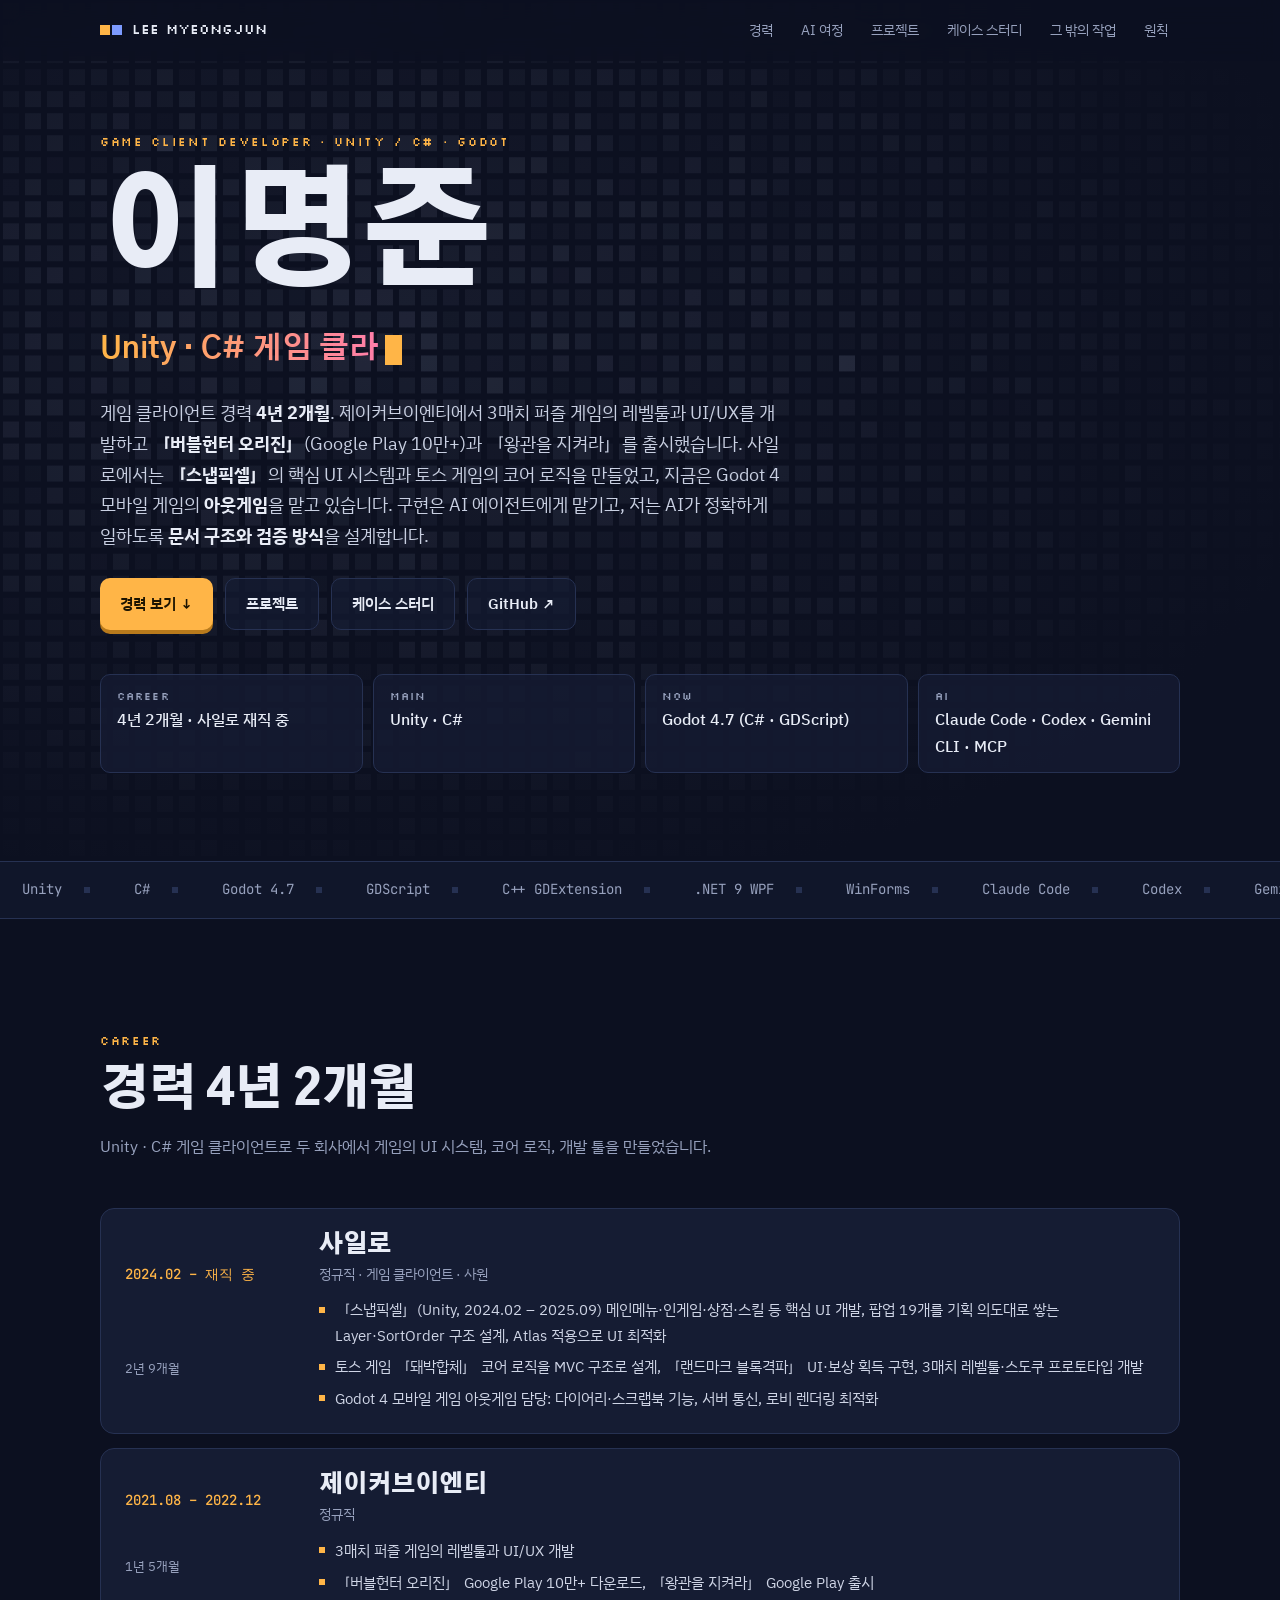
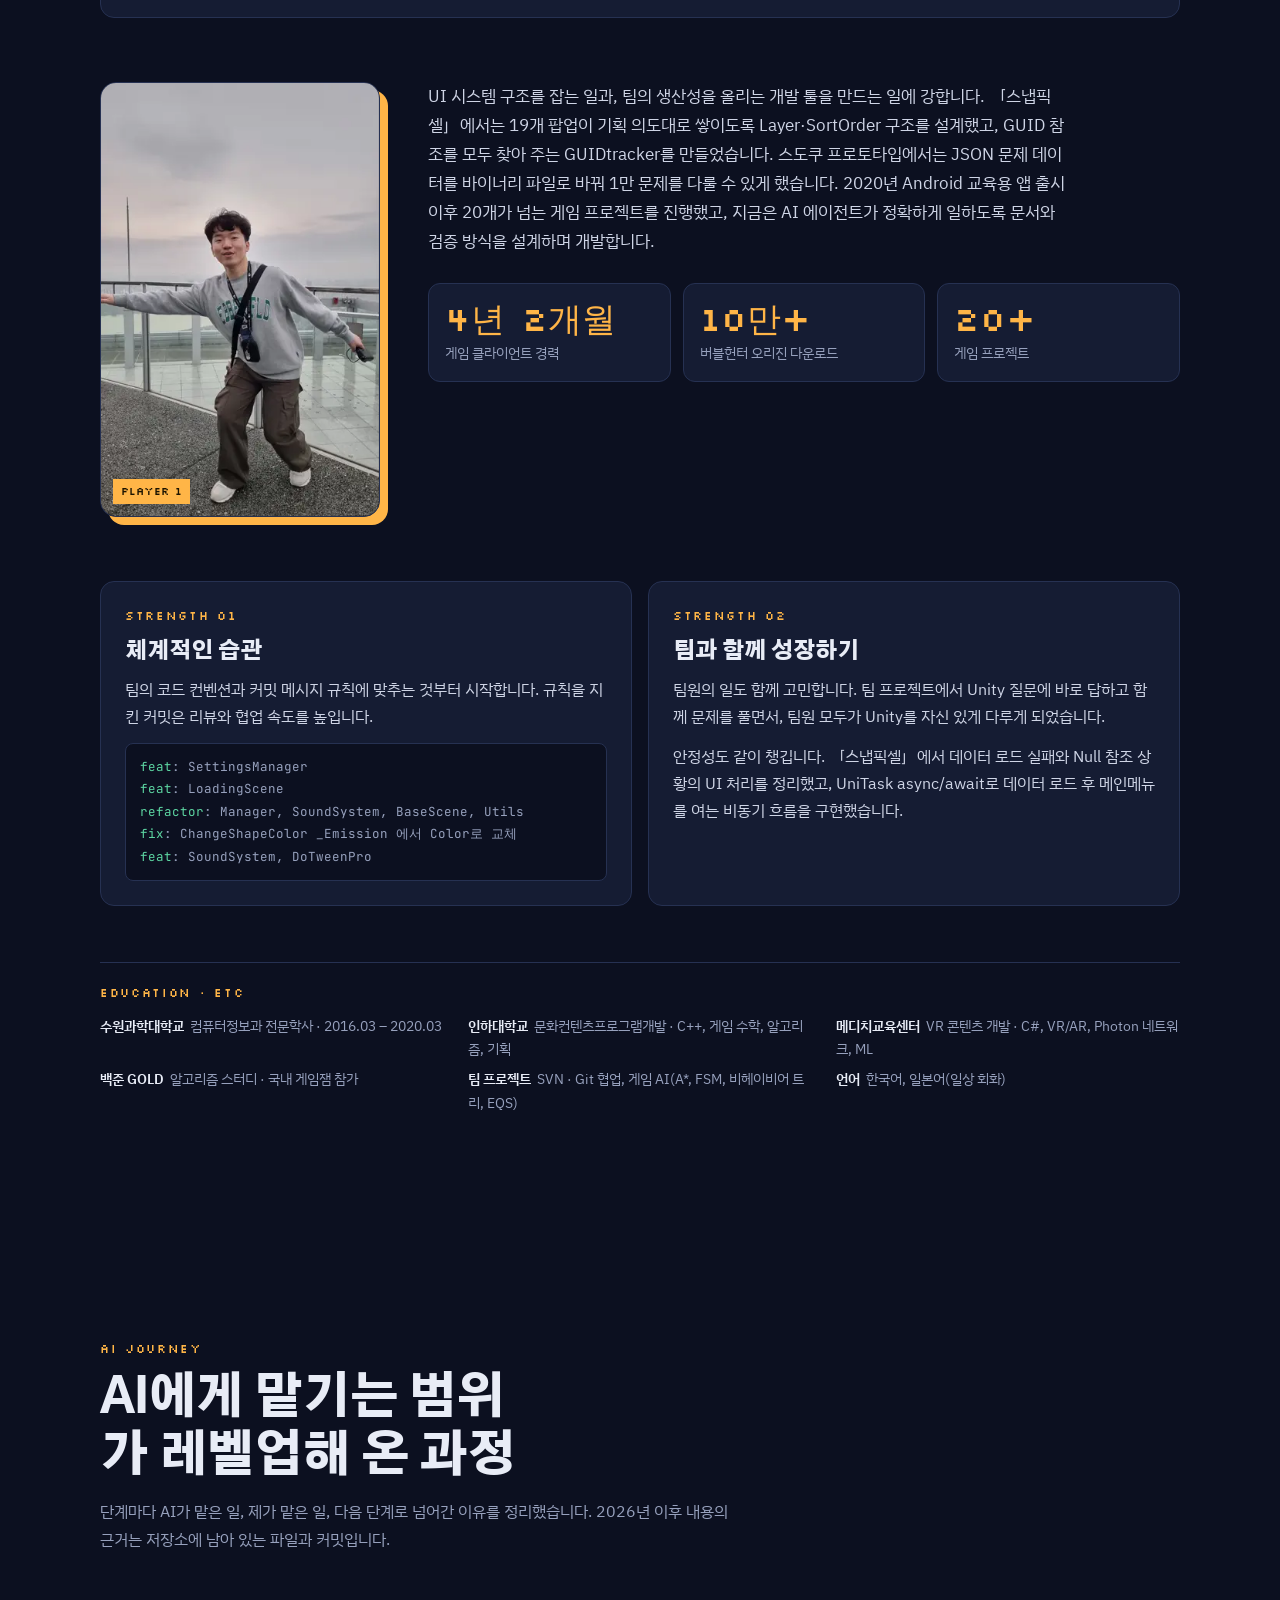
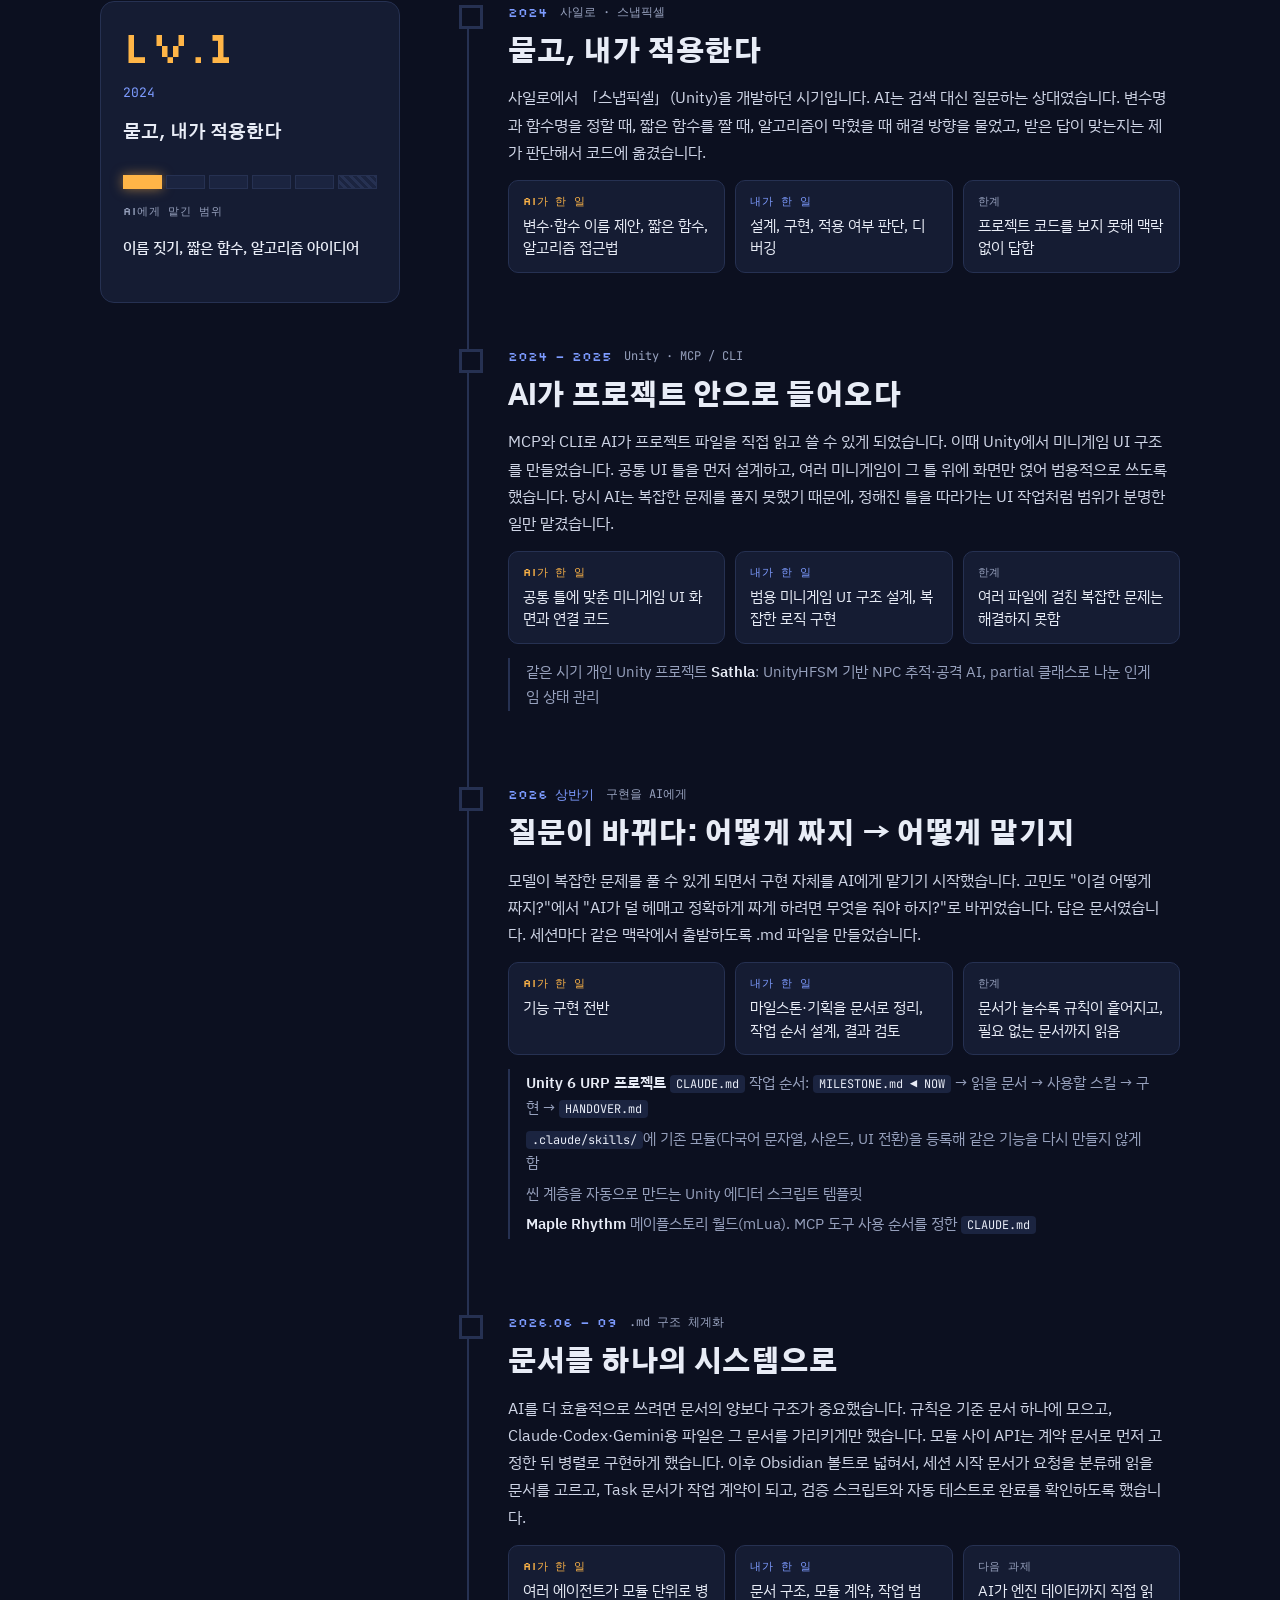
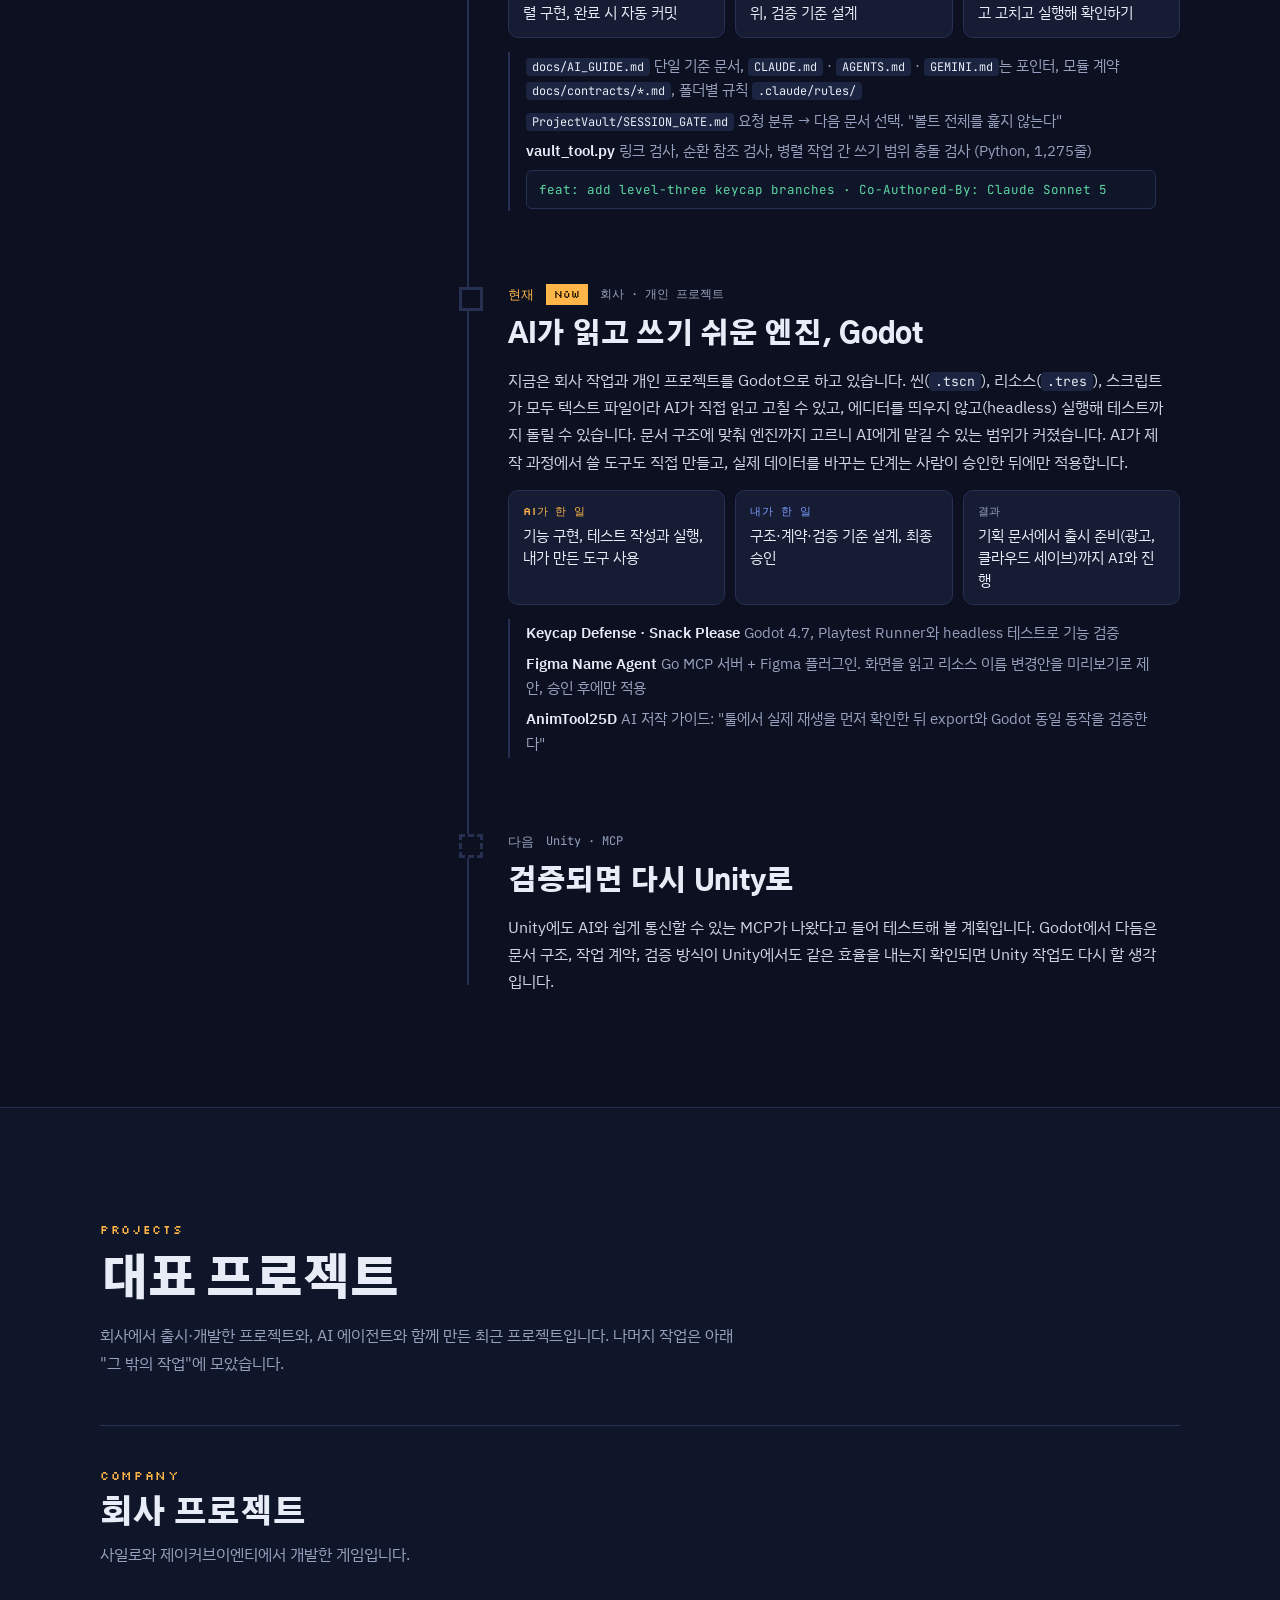
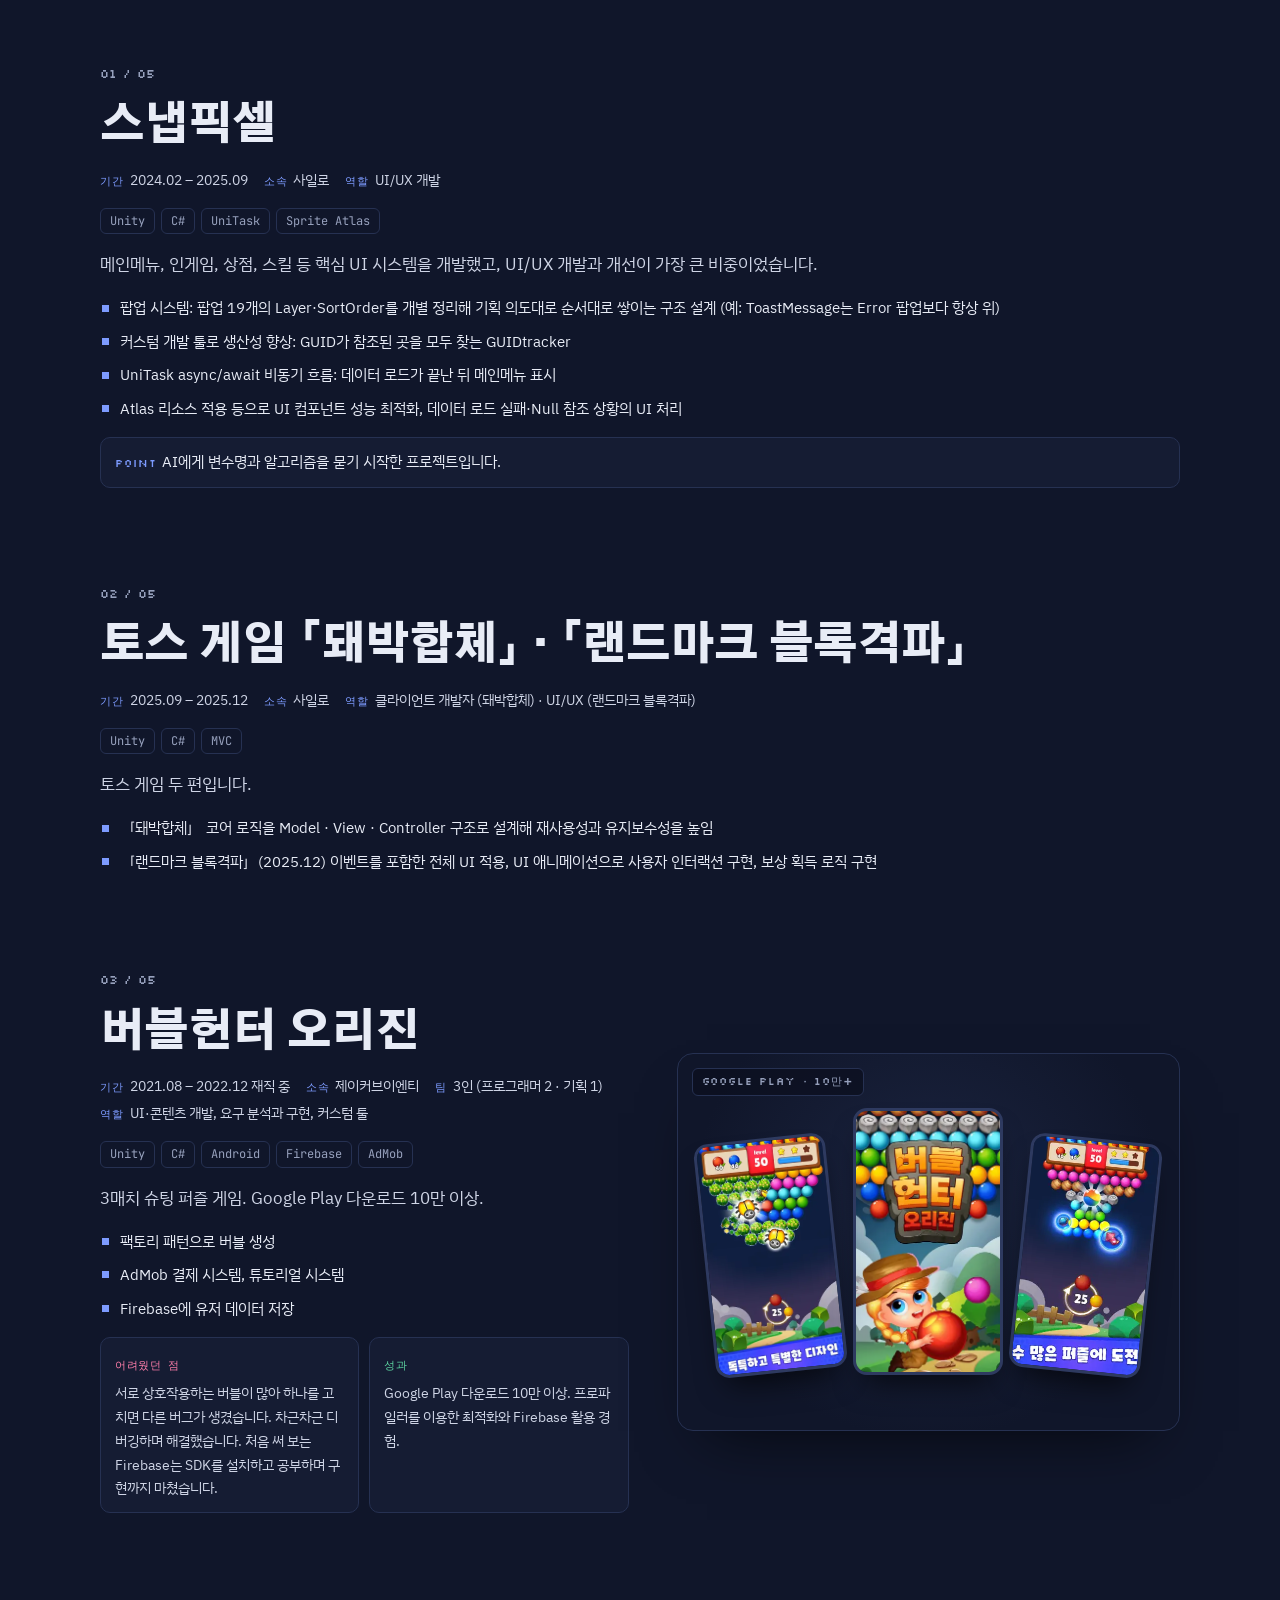
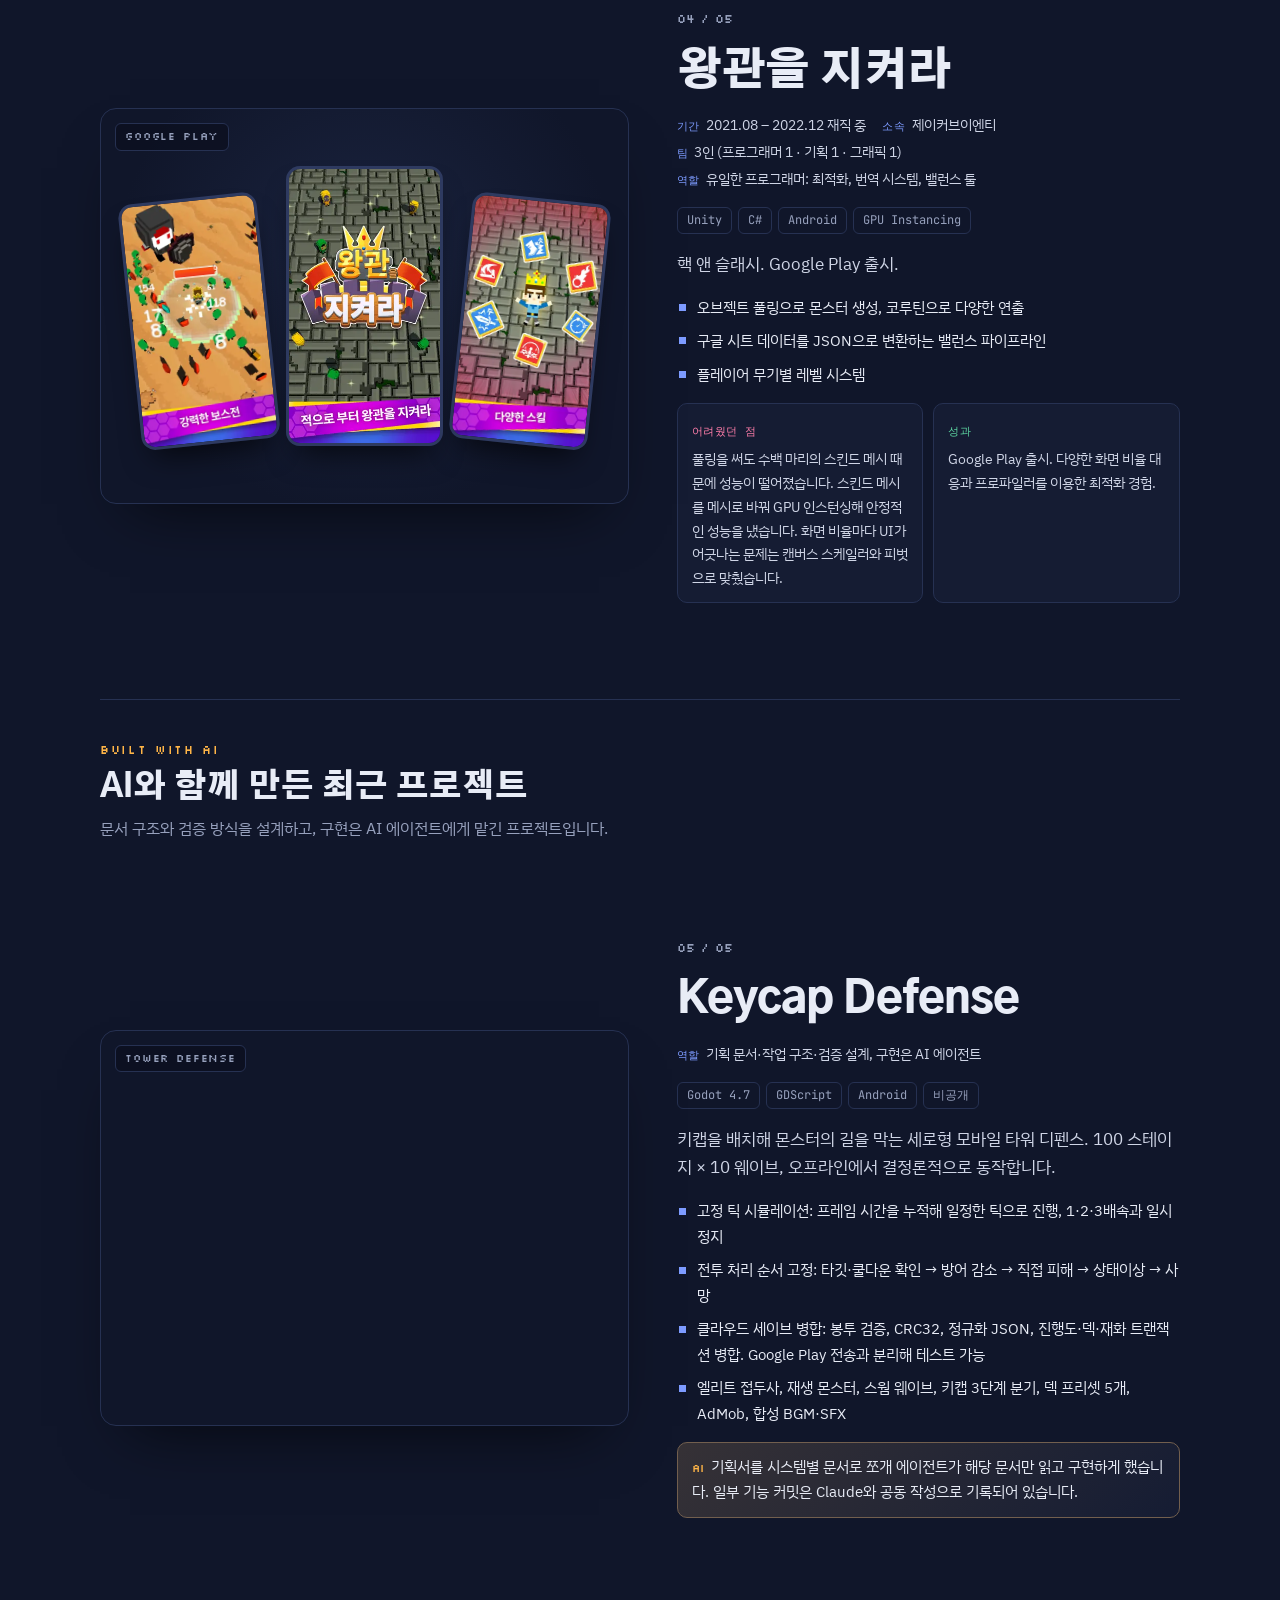
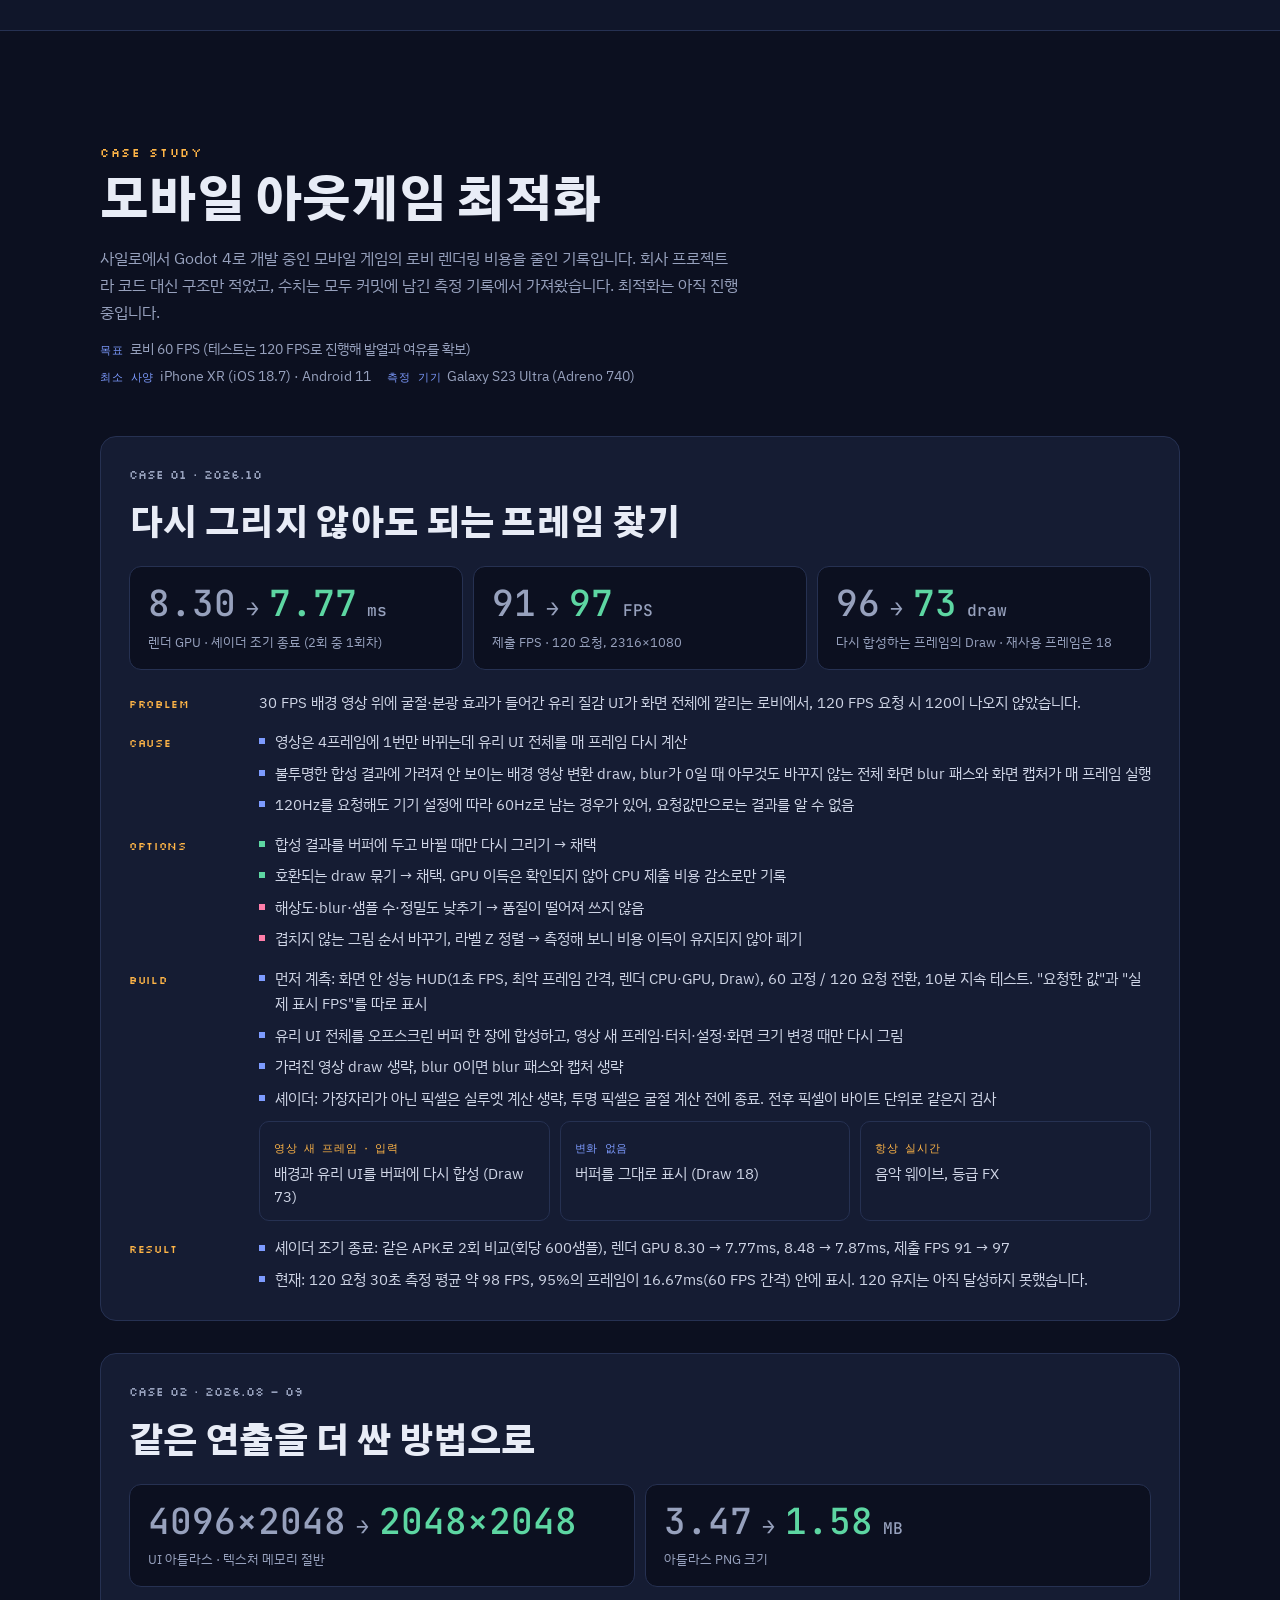
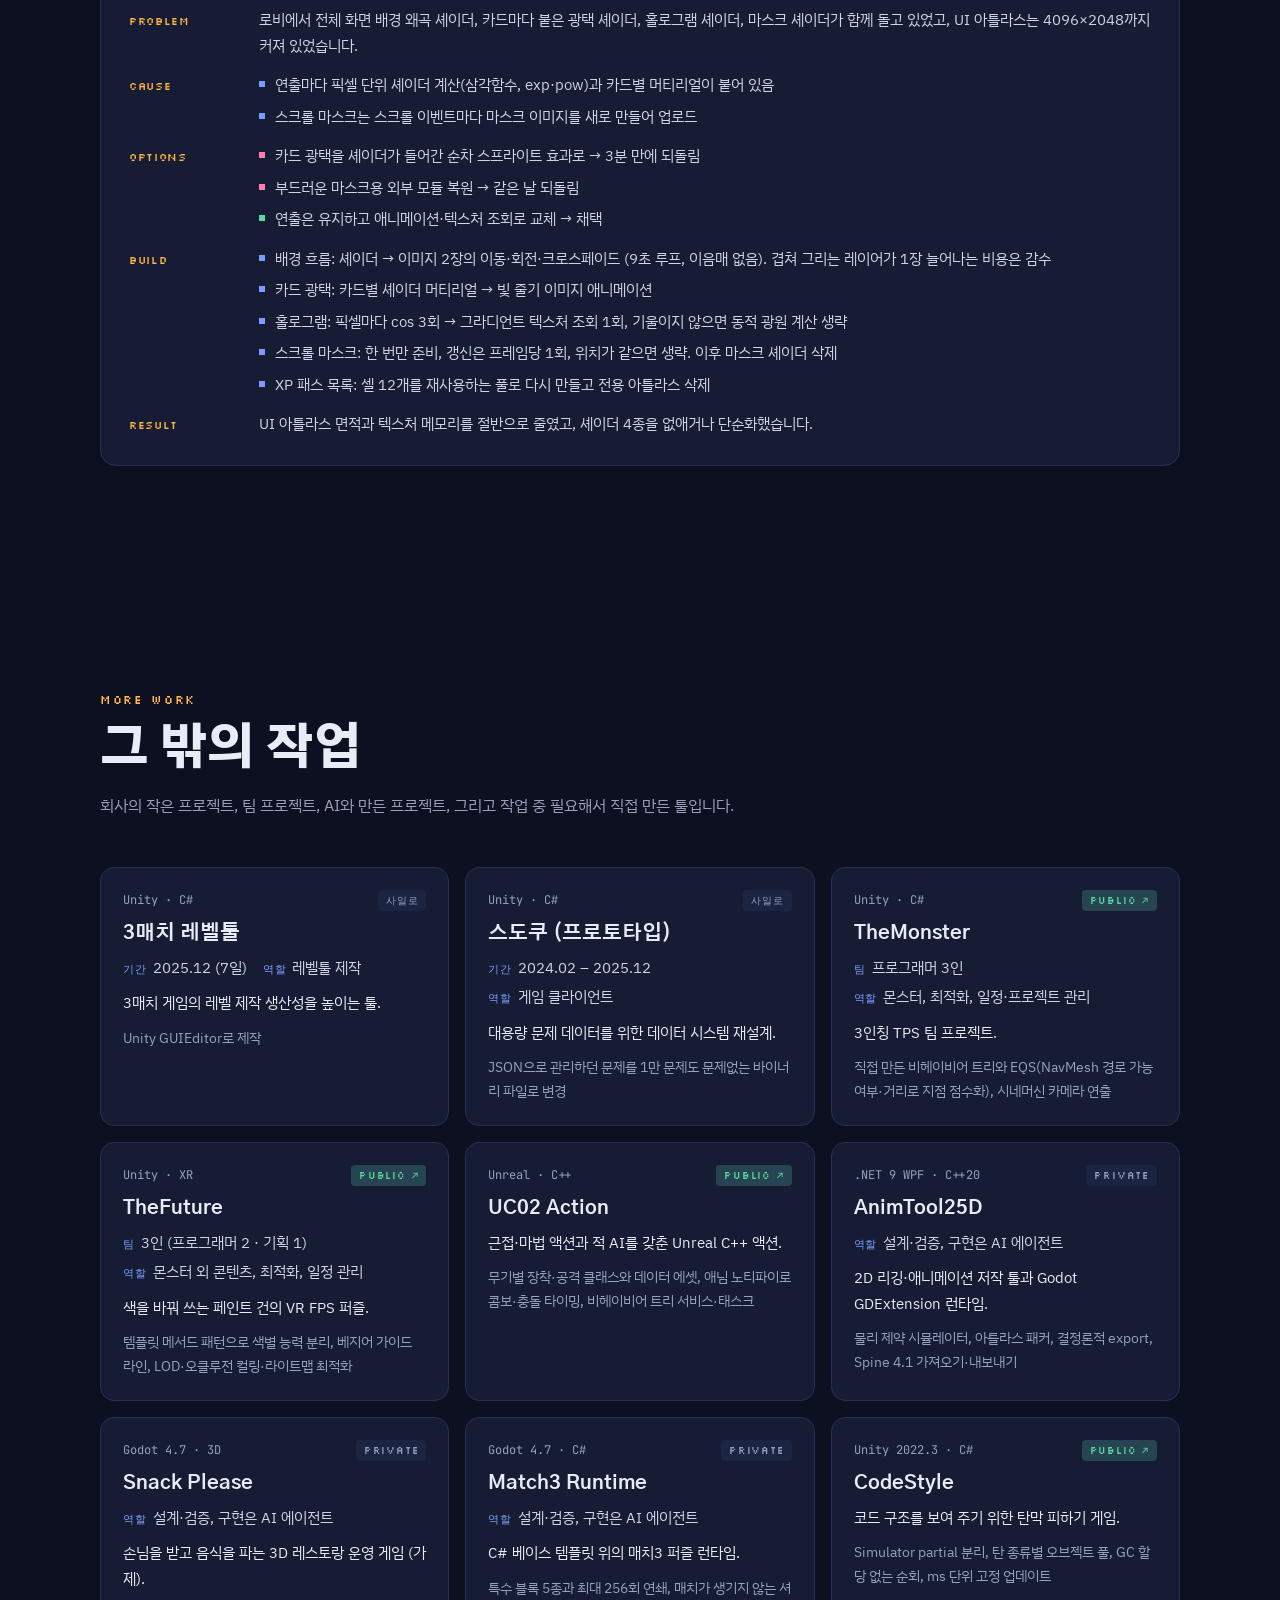
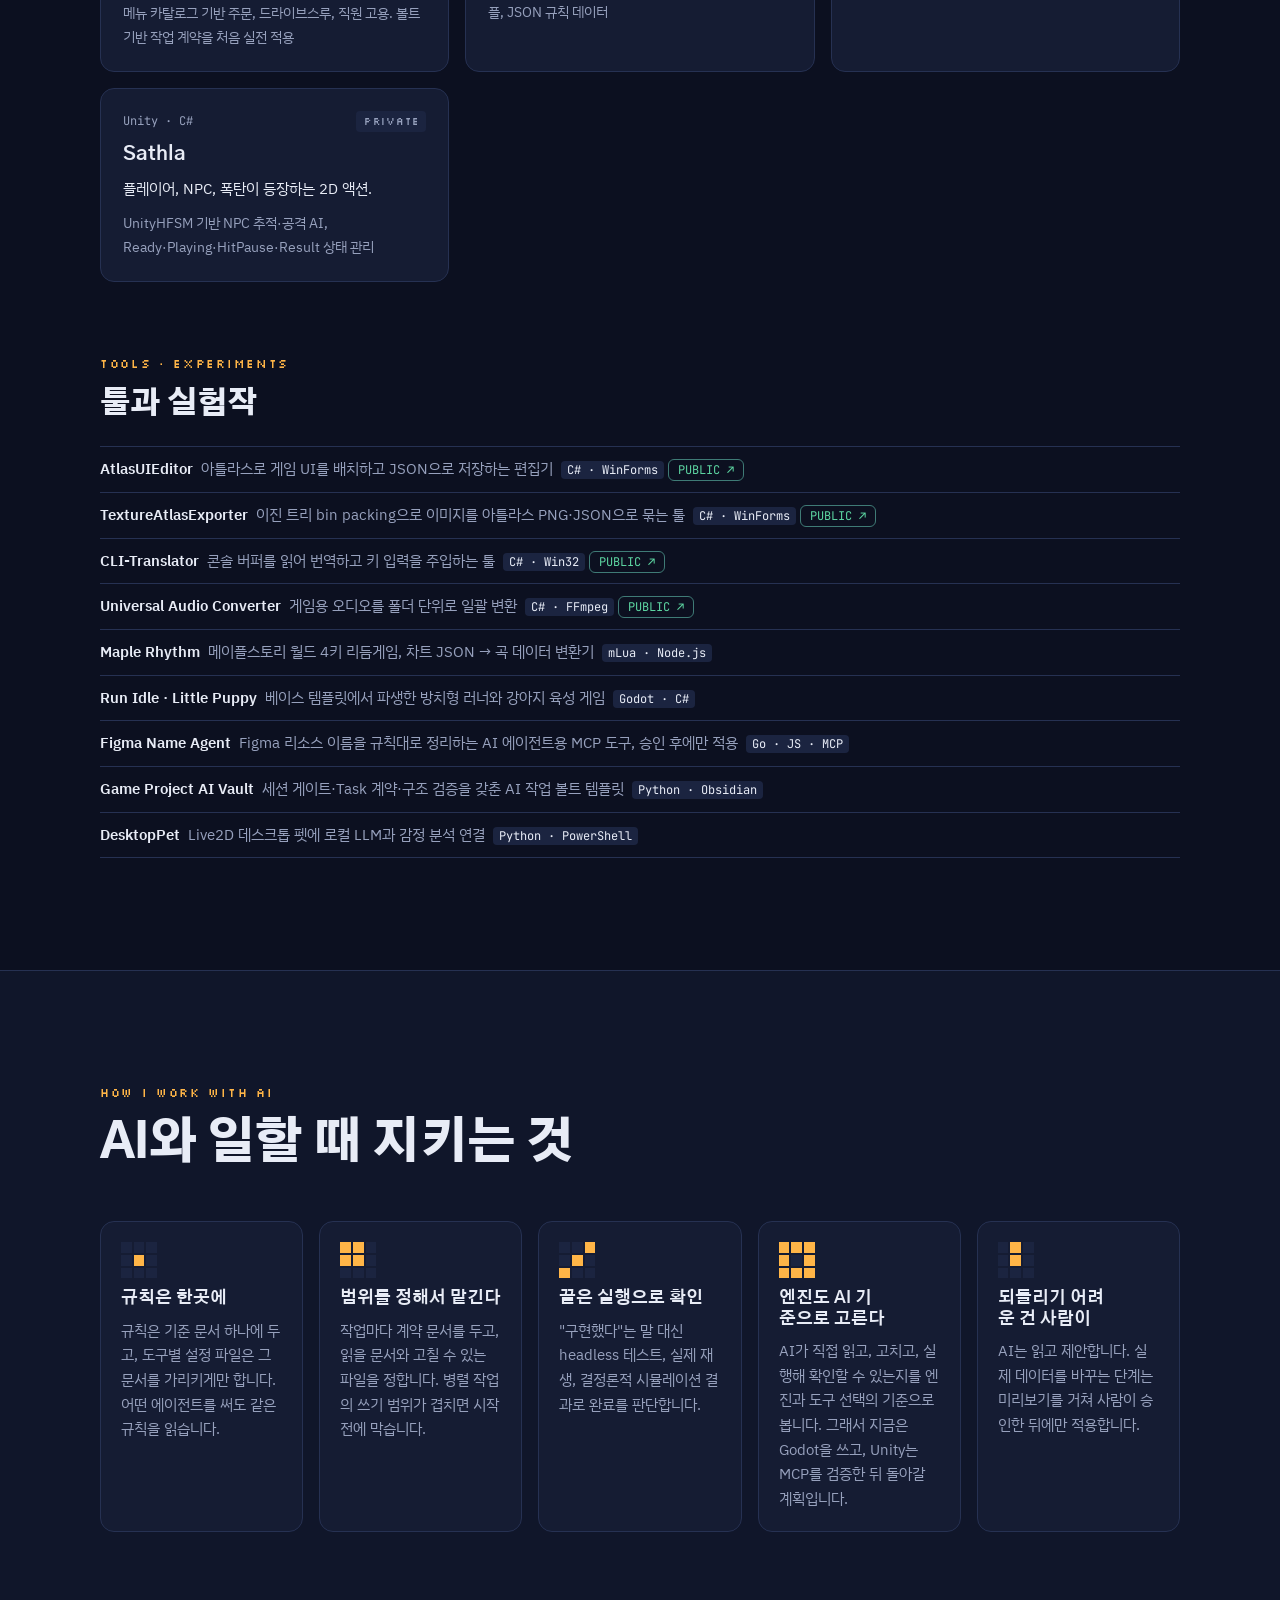
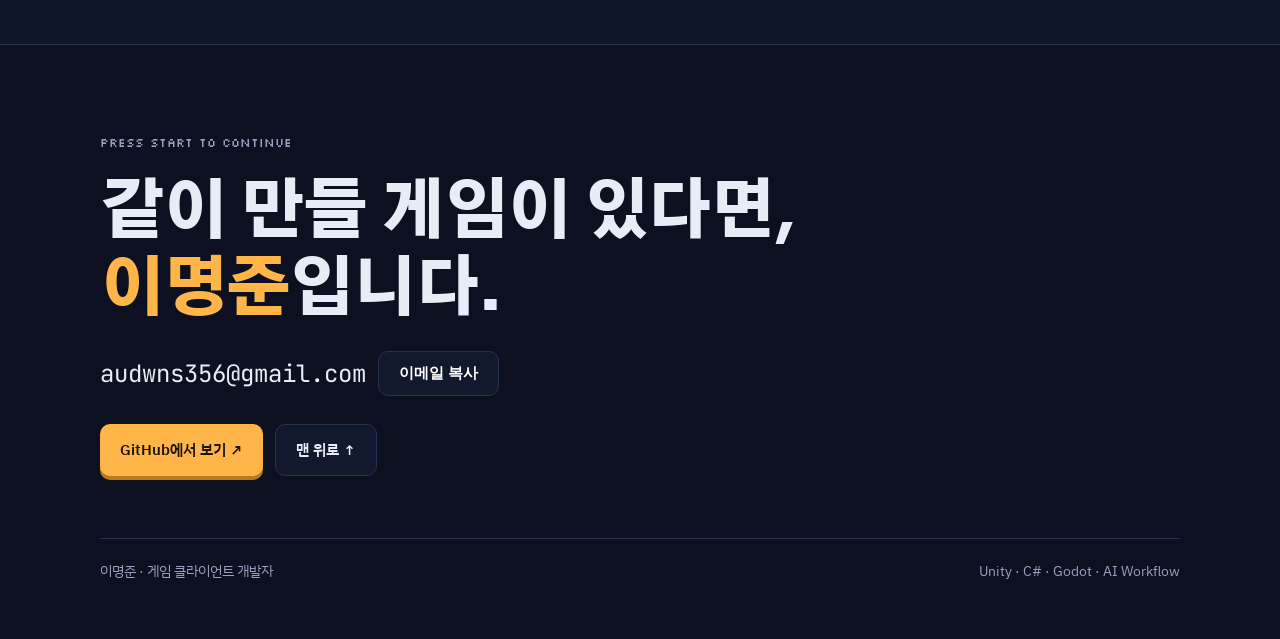
==== commit 14464168: "docs: restructure portfolio for experienced hire with career timeline and case studies Co-Authored-B" ====
--- a/portfolio/index.html
+++ b/portfolio/index.html
@@ -160,6 +160,46 @@
 .chip.pub:hover,.era a:hover{text-decoration:underline}
 .ai-note.pt{background:var(--surface);border-color:var(--line)}
 .ai-note.pt b{color:var(--blue)}
+.feat.case{grid-template-columns:minmax(0,1fr)}
+.meta{display:flex;flex-wrap:wrap;gap:4px 16px;font-size:13.5px;color:#CFD5E6}
+.meta span b{font-family:var(--f-pixel);font-weight:400;font-size:10.5px;letter-spacing:.08em;color:var(--blue);margin-right:6px}
+.career{list-style:none;margin:0 0 64px;padding:0;display:flex;flex-direction:column;gap:14px}
+.job{display:grid;grid-template-columns:170px minmax(0,1fr);gap:24px;background:var(--surface);border:1px solid var(--line);border-radius:14px;padding:22px 24px}
+.job .when b{display:block;font-family:var(--f-mono);font-size:14px;font-weight:500;color:var(--amber)}
+.job .when span{font-size:13px;color:var(--muted)}
+.job h3{font-size:24px;font-weight:900}
+.job .pos{color:var(--muted);font-size:14px;margin-top:2px}
+.job ul{margin:12px 0 0;padding:0;list-style:none;display:flex;flex-direction:column;gap:6px}
+.job li{position:relative;padding-left:16px;font-size:15px;color:#CFD5E6}
+.job li::before{content:"";position:absolute;left:0;top:.62em;width:6px;height:6px;background:var(--amber)}
+.edu{margin-top:56px;padding-top:20px;border-top:1px solid var(--line);display:flex;flex-direction:column;gap:10px}
+.edu ul{margin:0;padding:0;list-style:none;display:grid;grid-template-columns:repeat(auto-fit,minmax(260px,1fr));gap:6px 24px}
+.edu li{font-size:14px;color:var(--muted)}
+.edu li b{color:var(--fg);font-weight:600;margin-right:6px}
+.oneline{margin:0;padding:0;list-style:none;display:flex;flex-direction:column;border-top:1px solid var(--line)}
+.oneline li{padding:10px 0;border-bottom:1px solid var(--line);font-size:14.5px;color:var(--muted)}
+.oneline li b{color:var(--fg);font-weight:600;margin-right:8px}
+.oneline li code{font-family:var(--f-mono);font-size:12px;margin-left:8px}
+.cases{display:flex;flex-direction:column;gap:32px}
+.case-card{background:var(--surface);border:1px solid var(--line);border-radius:16px;padding:28px;display:flex;flex-direction:column;gap:20px;min-width:0}
+.case-card h3{font-size:clamp(24px,3.2vw,34px);font-weight:900;letter-spacing:-.02em}
+.case-card .num{font-family:var(--f-pixel);font-size:12px;color:var(--muted)}
+.kpis{display:grid;grid-template-columns:repeat(auto-fit,minmax(210px,1fr));gap:10px}
+.kpi{background:var(--bg);border:1px solid var(--line);border-radius:12px;padding:16px 18px;display:flex;flex-direction:column;gap:6px;min-width:0}
+.kpi .v{font-family:var(--f-mono);font-weight:500;font-size:clamp(24px,3.4vw,36px);line-height:1.15;display:flex;flex-wrap:wrap;align-items:baseline;gap:4px 10px;font-variant-numeric:tabular-nums}
+.kpi .v s{color:var(--muted);text-decoration:none}
+.kpi .v i{font-style:normal;color:var(--muted);font-size:.6em}
+.kpi .v b{color:var(--green);font-weight:500}
+.kpi .v small{font-size:.45em;color:var(--muted)}
+.kpi span{font-size:13px;color:var(--muted)}
+.steps{display:grid;grid-template-columns:110px minmax(0,1fr);gap:14px 20px;margin:0}
+.steps dt{font-family:var(--f-pixel);font-size:11px;letter-spacing:.06em;color:var(--amber);padding-top:5px}
+.steps dd{margin:0;font-size:15px;color:#CFD5E6;min-width:0;display:flex;flex-direction:column;gap:10px}
+.steps dd ul{margin:0;padding:0;list-style:none;display:flex;flex-direction:column;gap:6px}
+.steps dd li{position:relative;padding-left:16px}
+.steps dd li::before{content:"";position:absolute;left:0;top:.62em;width:6px;height:6px;background:var(--blue)}
+.steps dd li.x::before{background:var(--pink)}
+.steps dd li.ok::before{background:var(--green)}
 
 /* profile */
 .profile{display:grid;grid-template-columns:280px minmax(0,1fr);gap:48px;align-items:start}
@@ -257,6 +297,9 @@
   .commit{padding-left:40px;padding-bottom:56px}
   .nav ul{display:none}
   .featured{gap:72px}
+  .job,.steps{grid-template-columns:minmax(0,1fr);gap:6px}
+  .job{padding:18px}
+  .case-card{padding:20px 18px}
 }
 @media (prefers-reduced-motion:reduce){
   *,*::before,*::after{animation:none!important;transition:none!important}
@@ -271,10 +314,11 @@
   <div class="container nav-in">
     <a class="logo" href="#top"><i></i>LEE MYEONGJUN</a>
     <ul>
-      <li><a class="lnk" href="#profile">프로필</a></li>
+      <li><a class="lnk" href="#profile">경력</a></li>
       <li><a class="lnk" href="#journey">AI 여정</a></li>
       <li><a class="lnk" href="#projects">프로젝트</a></li>
-      <li><a class="lnk" href="#unity">Unity · 툴</a></li>
+      <li><a class="lnk" href="#cases">케이스 스터디</a></li>
+      <li><a class="lnk" href="#unity">그 밖의 작업</a></li>
       <li><a class="lnk" href="#principles">원칙</a></li>
     </ul>
   </div>
@@ -288,17 +332,18 @@
     <span class="eyebrow">Game Client Developer · Unity / C# · Godot</span>
     <h1 aria-label="이명준"><span>이</span><span>명</span><span>준</span></h1>
     <p class="typed" aria-live="off"><span class="t" id="typed">AI와 함께 게임을 만드는 클라이언트 개발자</span><span class="caret"></span></p>
-    <p class="lead">2020년 Android 교육용 앱 출시를 시작으로 Unity와 C#으로 20개가 넘는 게임을 만들었고, <b>「버블헌터 오리진」</b>은 Google Play 10만 다운로드를 넘었습니다. 2023년 회사에서 <b>「스냅픽셀」</b>을 만들며 AI에게 변수명과 알고리즘을 묻기 시작했고, 지금은 구현을 AI에게 맡기고 저는 AI가 정확하게 일하도록 <b>문서 구조와 검증 방식</b>을 설계합니다. 그래서 현재는 AI가 읽고 쓰기 쉬운 <b>Godot</b>으로 회사 작업과 개인 프로젝트를 하고 있습니다.</p>
+    <p class="lead">게임 클라이언트 경력 <b>4년 2개월</b>. 제이커브이엔티에서 3매치 퍼즐 게임의 레벨툴과 UI/UX를 개발하고 <b>「버블헌터 오리진」</b>(Google Play 10만+)과 「왕관을 지켜라」를 출시했습니다. 사일로에서는 <b>「스냅픽셀」</b>의 핵심 UI 시스템과 토스 게임의 코어 로직을 만들었고, 지금은 Godot 4 모바일 게임의 <b>아웃게임</b>을 맡고 있습니다. 구현은 AI 에이전트에게 맡기고, 저는 AI가 정확하게 일하도록 <b>문서 구조와 검증 방식</b>을 설계합니다.</p>
     <div class="cta">
-      <a class="btn primary" href="#projects">프로젝트 보기 ↓</a>
-      <a class="btn ghost" href="#journey">AI 여정</a>
+      <a class="btn primary" href="#profile">경력 보기 ↓</a>
+      <a class="btn ghost" href="#projects">프로젝트</a>
+      <a class="btn ghost" href="#cases">케이스 스터디</a>
       <a class="btn ghost" href="https://github.com/LeeMyeungJun" target="_blank" rel="noopener">GitHub ↗</a>
     </div>
     <dl class="facts">
+      <div><dt>CAREER</dt><dd>4년 2개월 · 사일로 재직 중</dd></div>
       <div><dt>MAIN</dt><dd>Unity · C#</dd></div>
       <div><dt>NOW</dt><dd>Godot 4.7 (C# · GDScript)</dd></div>
-      <div><dt>TOOLS</dt><dd>.NET WPF · WinForms · C++ GDExtension</dd></div>
-      <div><dt>AI</dt><dd>Claude Code · Codex · Gemini CLI · MCP</dd></div>
+            <div><dt>AI</dt><dd>Claude Code · Codex · Gemini CLI · MCP</dd></div>
     </dl>
   </div>
 </header>
@@ -310,28 +355,49 @@
   </div>
 </div>
 
-<!-- ===================== ✏️ 프로필 (자기소개, 숫자 카드, 학력·경력, 강점) ===================== -->
+<!-- ===================== ✏️ 경력 · 프로필 (경력 타임라인, 자기소개, 강점, 교육·기타) ===================== -->
 <section id="profile">
   <div class="container">
     <div class="sec-head rv">
-      <span class="eyebrow">Profile</span>
-      <h2>생각하는 개발자</h2>
-    </div>
+      <span class="eyebrow">Career</span>
+      <h2>경력 4년 2개월</h2>
+      <p>Unity · C# 게임 클라이언트로 두 회사에서 게임의 UI 시스템, 코어 로직, 개발 툴을 만들었습니다.</p>
+    </div>
+    <ol class="career">
+      <li class="job rv">
+        <div class="when"><b>2024.02 – 재직 중</b><span>2년 9개월</span></div>
+        <div>
+          <h3>사일로</h3>
+          <p class="pos">정규직 · 게임 클라이언트 · 사원</p>
+          <ul>
+            <li>「스냅픽셀」(Unity, 2024.02 – 2025.09) 메인메뉴·인게임·상점·스킬 등 핵심 UI 개발, 팝업 19개를 기획 의도대로 쌓는 Layer·SortOrder 구조 설계, Atlas 적용으로 UI 최적화</li>
+            <li>토스 게임 「돼박합체」 코어 로직을 MVC 구조로 설계, 「랜드마크 블록격파」 UI·보상 획득 구현, 3매치 레벨툴·스도쿠 프로토타입 개발</li>
+            <li>Godot 4 모바일 게임 아웃게임 담당: 다이어리·스크랩북 기능, 서버 통신, 로비 렌더링 최적화</li>
+          </ul>
+        </div>
+      </li>
+      <li class="job rv">
+        <div class="when"><b>2021.08 – 2022.12</b><span>1년 5개월</span></div>
+        <div>
+          <h3>제이커브이엔티</h3>
+          <p class="pos">정규직</p>
+          <ul>
+            <li>3매치 퍼즐 게임의 레벨툴과 UI/UX 개발</li>
+            <li>「버블헌터 오리진」 Google Play 10만+ 다운로드, 「왕관을 지켜라」 Google Play 출시</li>
+          </ul>
+        </div>
+      </li>
+    </ol>
+
     <div class="profile">
       <div class="avatar rv"><img src="img/profile.webp" alt="이명준 프로필 사진" width="360" height="639" loading="lazy"><span class="tag">PLAYER 1</span></div>
       <div class="about">
-        <p class="rv">끊임없이 성찰하며 성장하는 클라이언트 개발자 이명준입니다. 2020년 Android Studio로 교육용 앱을 출시했고, 많은 분들이 좋아해 주시는 걸 보며 제가 좋아하는 게임을 많은 사람에게 보여 주는 게임 클라이언트 개발자가 되기로 했습니다. 그 뒤로 20개가 넘는 게임 프로젝트를 진행했고, 국내 게임잼에 참가하며 알고리즘 스터디도 꾸준히 하고 있습니다.</p>
+        <p class="rv">UI 시스템 구조를 잡는 일과, 팀의 생산성을 올리는 개발 툴을 만드는 일에 강합니다. 「스냅픽셀」에서는 19개 팝업이 기획 의도대로 쌓이도록 Layer·SortOrder 구조를 설계했고, GUID 참조를 모두 찾아 주는 GUIDtracker를 만들었습니다. 스도쿠 프로토타입에서는 JSON 문제 데이터를 바이너리 파일로 바꿔 1만 문제를 다룰 수 있게 했습니다. 2020년 Android 교육용 앱 출시 이후 20개가 넘는 게임 프로젝트를 진행했고, 지금은 AI 에이전트가 정확하게 일하도록 문서와 검증 방식을 설계하며 개발합니다.</p>
         <div class="stats rv">
+          <div><b>4년 2개월</b><span>게임 클라이언트 경력</span></div>
+          <div><b data-count="10" data-suffix="만+">10만+</b><span>버블헌터 오리진 다운로드</span></div>
           <div><b data-count="20" data-suffix="+">20+</b><span>게임 프로젝트</span></div>
-          <div><b data-count="10" data-suffix="만+">10만+</b><span>버블헌터 오리진 다운로드</span></div>
-          <div><b>GOLD</b><span>백준 알고리즘 티어</span></div>
         </div>
-        <ul class="hist rv">
-          <li><span class="k">EDUCATION</span><div><b>인하대학교 · 문화컨텐츠프로그램개발</b><p>C++, 게임 수학, 알고리즘, 기획</p></div></li>
-          <li><span class="k">EDUCATION</span><div><b>메디치교육센터 · VR 콘텐츠 개발</b><p>C# 기본과 활용, VR/AR, Photon 네트워크, ML</p></div></li>
-          <li><span class="k">EXPERIENCE</span><div><b>회사 · 「스냅픽셀」 개발</b><p>AI를 개발에 쓰기 시작한 프로젝트</p></div></li>
-          <li><span class="k">EXPERIENCE</span><div><b>Android 출시 다수 · 팀 프로젝트 다수</b><p>유지보수와 성능 개선, SVN · Git 협업, 게임 AI(A*, FSM, 비헤이비어 트리, EQS)</p></div></li>
-        </ul>
       </div>
     </div>
 
@@ -339,7 +405,7 @@
       <article class="st rv">
         <span class="eyebrow">Strength 01</span>
         <h3>체계적인 습관</h3>
-        <p>커밋 메시지 규칙을 지키며 협업 효율을 높이는 습관을 들였습니다. 팀의 코드 컨벤션에 맞춰 코드와 커밋 메시지 스타일을 맞추는 것부터 시작합니다.</p>
+        <p>팀의 코드 컨벤션과 커밋 메시지 규칙에 맞추는 것부터 시작합니다. 규칙을 지킨 커밋은 리뷰와 협업 속도를 높입니다.</p>
         <pre class="log"><span>feat</span>: SettingsManager
 <span>feat</span>: LoadingScene
 <span>refactor</span>: Manager, SoundSystem, BaseScene, Utils
@@ -348,13 +414,22 @@
       </article>
       <article class="st rv">
         <span class="eyebrow">Strength 02</span>
-        <h3>팀원과 함께 성장하기</h3>
-        <p>팀원의 일도 항상 함께 고민했고, 그 결과 팀원 모두가 자신 있게 Unity를 다루는 사람으로 성장했습니다.</p>
-        <div class="quotes">
-          <blockquote><p>태도는 부드럽지만 조언은 냉철하게 알려 줘서 고마워. 본인 할 일도 있을 텐데 팀원들 먼저 챙기는 모습을 보고 감동과 동시에 멋져 보였어.</p><cite>팀원 승우</cite></blockquote>
-          <blockquote><p>유니티 모르는 거 질문하면 바로바로 알려 줘서 고마워. 덕분에 유니티 쓰는 방식을 많이 배웠고, 팀이란 이런 거지 하는 마음을 가질 수 있었어.</p><cite>팀원 휘준</cite></blockquote>
-        </div>
+        <h3>팀과 함께 성장하기</h3>
+        <p>팀원의 일도 함께 고민합니다. 팀 프로젝트에서 Unity 질문에 바로 답하고 함께 문제를 풀면서, 팀원 모두가 Unity를 자신 있게 다루게 되었습니다.</p>
+        <p>안정성도 같이 챙깁니다. 「스냅픽셀」에서 데이터 로드 실패와 Null 참조 상황의 UI 처리를 정리했고, UniTask async/await로 데이터 로드 후 메인메뉴를 여는 비동기 흐름을 구현했습니다.</p>
       </article>
+    </div>
+
+    <div class="edu rv">
+      <span class="eyebrow">Education · Etc</span>
+      <ul>
+        <li><b>수원과학대학교</b>컴퓨터정보과 전문학사 · 2016.03 – 2020.03</li>
+        <li><b>인하대학교</b>문화컨텐츠프로그램개발 · C++, 게임 수학, 알고리즘, 기획</li>
+        <li><b>메디치교육센터</b>VR 콘텐츠 개발 · C#, VR/AR, Photon 네트워크, ML</li>
+        <li><b>백준 GOLD</b>알고리즘 스터디 · 국내 게임잼 참가</li>
+        <li><b>팀 프로젝트</b>SVN · Git 협업, 게임 AI(A*, FSM, 비헤이비어 트리, EQS)</li>
+        <li><b>언어</b>한국어, 일본어(일상 회화)</li>
+      </ul>
     </div>
   </div>
 </section>
@@ -372,7 +447,7 @@
     <div class="journey">
       <aside class="hud" aria-live="polite">
         <div class="lv" id="hudLv">LV.1</div>
-        <div class="yr" id="hudYr">2023</div>
+        <div class="yr" id="hudYr">2024</div>
         <div class="ttl" id="hudTtl">묻고, 내가 적용한다</div>
         <div class="gauge" id="gauge"><i></i><i></i><i></i><i></i><i></i><i class="ghost"></i></div>
         <div class="cap">AI에게 맡긴 범위</div>
@@ -380,10 +455,10 @@
       </aside>
 
       <ol class="graph" id="graph">
-        <li class="commit" data-lv="1" data-yr="2023" data-scope="이름 짓기, 짧은 함수, 알고리즘 아이디어">
-          <div class="when"><span class="date">2023</span><span class="where">회사 · 스냅픽셀</span></div>
+        <li class="commit" data-lv="1" data-yr="2024" data-scope="이름 짓기, 짧은 함수, 알고리즘 아이디어">
+          <div class="when"><span class="date">2024</span><span class="where">사일로 · 스냅픽셀</span></div>
           <h3>묻고, 내가 적용한다</h3>
-          <p class="how">회사에서 「스냅픽셀」을 개발하던 시기입니다. AI는 검색 대신 질문하는 상대였습니다. 변수명과 함수명을 정할 때, 짧은 함수를 짤 때, 알고리즘이 막혔을 때 해결 방향을 물었고, 받은 답이 맞는지는 제가 판단해서 코드에 옮겼습니다.</p>
+          <p class="how">사일로에서 「스냅픽셀」(Unity)을 개발하던 시기입니다. AI는 검색 대신 질문하는 상대였습니다. 변수명과 함수명을 정할 때, 짧은 함수를 짤 때, 알고리즘이 막혔을 때 해결 방향을 물었고, 받은 답이 맞는지는 제가 판단해서 코드에 옮겼습니다.</p>
           <dl class="roles">
             <div><dt>AI가 한 일</dt><dd>변수·함수 이름 제안, 짧은 함수, 알고리즘 접근법</dd></div>
             <div><dt>내가 한 일</dt><dd>설계, 구현, 적용 여부 판단, 디버깅</dd></div>
@@ -465,26 +540,58 @@
   </div>
 </section>
 
-<!-- ===================== ✏️ 프로젝트 (출시작·팀 프로젝트, 최근 프로젝트) ===================== -->
+<!-- ===================== ✏️ 프로젝트 (대표 5개. 카드마다 기간·팀·역할을 같은 형식으로) ===================== -->
 <section id="projects" style="background:var(--bg2);border-block:1px solid var(--line)">
   <div class="container">
     <div class="sec-head rv">
       <span class="eyebrow">Projects</span>
-      <h2>프로젝트</h2>
-      <p>출시작과 팀 프로젝트, 그리고 AI와 함께 만든 최근 프로젝트입니다. 최근 프로젝트의 커버는 핵심 시스템을 단순화해 그린 움직이는 일러스트입니다.</p>
+      <h2>대표 프로젝트</h2>
+      <p>회사에서 출시·개발한 프로젝트와, AI 에이전트와 함께 만든 최근 프로젝트입니다. 나머지 작업은 아래 "그 밖의 작업"에 모았습니다.</p>
     </div>
     <div class="featured">
-      <div class="era rv"><span class="eyebrow">Shipped &amp; Team Projects</span><h3>출시작과 팀 프로젝트</h3><p>Unity와 Unreal로 직접 설계하고 구현한 프로젝트입니다. 일부 코드는 <a href="https://github.com/LeeMyeungJun/Portfolio" target="_blank" rel="noopener">Portfolio 저장소 ↗</a>에 공개되어 있습니다.</p></div>
+      <div class="era rv"><span class="eyebrow">Company</span><h3>회사 프로젝트</h3><p>사일로와 제이커브이엔티에서 개발한 게임입니다.</p></div>
+
+      <article class="feat case rv">
+        <div class="txt">
+          <span class="num">01 / 05</span>
+          <h3>스냅픽셀</h3>
+          <p class="meta"><span><b>기간</b>2024.02 – 2025.09</span><span><b>소속</b>사일로</span><span><b>역할</b>UI/UX 개발</span></p>
+          <div class="chips"><span class="chip">Unity</span><span class="chip">C#</span><span class="chip">UniTask</span><span class="chip">Sprite Atlas</span></div>
+          <p class="sub">메인메뉴, 인게임, 상점, 스킬 등 핵심 UI 시스템을 개발했고, UI/UX 개발과 개선이 가장 큰 비중이었습니다.</p>
+          <ul>
+            <li>팝업 시스템: 팝업 19개의 Layer·SortOrder를 개별 정리해 기획 의도대로 순서대로 쌓이는 구조 설계 (예: ToastMessage는 Error 팝업보다 항상 위)</li>
+            <li>커스텀 개발 툴로 생산성 향상: GUID가 참조된 곳을 모두 찾는 GUIDtracker</li>
+            <li>UniTask async/await 비동기 흐름: 데이터 로드가 끝난 뒤 메인메뉴 표시</li>
+            <li>Atlas 리소스 적용 등으로 UI 컴포넌트 성능 최적화, 데이터 로드 실패·Null 참조 상황의 UI 처리</li>
+          </ul>
+          <p class="ai-note pt"><b>POINT</b>AI에게 변수명과 알고리즘을 묻기 시작한 프로젝트입니다.</p>
+        </div>
+      </article>
+
+      <article class="feat case rv">
+        <div class="txt">
+          <span class="num">02 / 05</span>
+          <h3>토스 게임 「돼박합체」 · 「랜드마크 블록격파」</h3>
+          <p class="meta"><span><b>기간</b>2025.09 – 2025.12</span><span><b>소속</b>사일로</span><span><b>역할</b>클라이언트 개발자 (돼박합체) · UI/UX (랜드마크 블록격파)</span></p>
+          <div class="chips"><span class="chip">Unity</span><span class="chip">C#</span><span class="chip">MVC</span></div>
+          <p class="sub">토스 게임 두 편입니다.</p>
+          <ul>
+            <li>「돼박합체」 코어 로직을 Model · View · Controller 구조로 설계해 재사용성과 유지보수성을 높임</li>
+            <li>「랜드마크 블록격파」(2025.12) 이벤트를 포함한 전체 UI 적용, UI 애니메이션으로 사용자 인터랙션 구현, 보상 획득 로직 구현</li>
+          </ul>
+        </div>
+      </article>
 
       <article class="feat rv">
         <div class="cover-wrap"><div class="cover phones tilt">
           <img src="img/bubble-2.webp" alt="버블헌터 오리진 스크린샷" loading="lazy"><img src="img/bubble-1.webp" alt="버블헌터 오리진 타이틀" loading="lazy"><img src="img/bubble-4.webp" alt="버블헌터 오리진 플레이 화면" loading="lazy">
           <span class="badge">GOOGLE PLAY · 10만+</span></div></div>
         <div class="txt">
-          <span class="num">01 / 09</span>
+          <span class="num">03 / 05</span>
           <h3>버블헌터 오리진</h3>
+          <p class="meta"><span><b>기간</b>2021.08 – 2022.12 재직 중</span><span><b>소속</b>제이커브이엔티</span><span><b>팀</b>3인 (프로그래머 2 · 기획 1)</span><span><b>역할</b>UI·콘텐츠 개발, 요구 분석과 구현, 커스텀 툴</span></p>
           <div class="chips"><span class="chip">Unity</span><span class="chip">C#</span><span class="chip">Android</span><span class="chip">Firebase</span><span class="chip">AdMob</span></div>
-          <p class="sub">3매치 슈팅 퍼즐 게임. 3인 팀(프로그래머 2 · 기획 1)에서 UI와 콘텐츠 개발, 요구 분석과 구현, 커스텀 툴 개발을 맡았습니다.</p>
+          <p class="sub">3매치 슈팅 퍼즐 게임. Google Play 다운로드 10만 이상.</p>
           <ul>
             <li>팩토리 패턴으로 버블 생성</li>
             <li>AdMob 결제 시스템, 튜토리얼 시스템</li>
@@ -492,7 +599,7 @@
           </ul>
           <div class="notes">
             <div><span>어려웠던 점</span><p>서로 상호작용하는 버블이 많아 하나를 고치면 다른 버그가 생겼습니다. 차근차근 디버깅하며 해결했습니다. 처음 써 보는 Firebase는 SDK를 설치하고 공부하며 구현까지 마쳤습니다.</p></div>
-            <div><span>성과</span><p>Google Play 다운로드 10만 이상. Firebase 활용, 프로파일러를 이용한 최적화 능력을 키웠습니다.</p></div>
+            <div><span>성과</span><p>Google Play 다운로드 10만 이상. 프로파일러를 이용한 최적화와 Firebase 활용 경험.</p></div>
           </div>
         </div>
       </article>
@@ -502,10 +609,11 @@
           <img src="img/crown-3.webp" alt="왕관을 지켜라 보스전" loading="lazy"><img src="img/crown-1.webp" alt="왕관을 지켜라 타이틀" loading="lazy"><img src="img/crown-4.webp" alt="왕관을 지켜라 스킬" loading="lazy">
           <span class="badge">GOOGLE PLAY</span></div></div>
         <div class="txt">
-          <span class="num">02 / 09</span>
+          <span class="num">04 / 05</span>
           <h3>왕관을 지켜라</h3>
+          <p class="meta"><span><b>기간</b>2021.08 – 2022.12 재직 중</span><span><b>소속</b>제이커브이엔티</span><span><b>팀</b>3인 (프로그래머 1 · 기획 1 · 그래픽 1)</span><span><b>역할</b>유일한 프로그래머: 최적화, 번역 시스템, 밸런스 툴</span></p>
           <div class="chips"><span class="chip">Unity</span><span class="chip">C#</span><span class="chip">Android</span><span class="chip">GPU Instancing</span></div>
-          <p class="sub">핵 앤 슬래시. 3인 팀(프로그래머 1 · 기획 1 · 그래픽 1)의 유일한 프로그래머로 최적화, 번역 시스템, 밸런스 툴 개발을 맡았습니다.</p>
+          <p class="sub">핵 앤 슬래시. Google Play 출시.</p>
           <ul>
             <li>오브젝트 풀링으로 몬스터 생성, 코루틴으로 다양한 연출</li>
             <li>구글 시트 데이터를 JSON으로 변환하는 밸런스 파이프라인</li>
@@ -513,78 +621,19 @@
           </ul>
           <div class="notes">
             <div><span>어려웠던 점</span><p>풀링을 써도 수백 마리의 스킨드 메시 때문에 성능이 떨어졌습니다. 스킨드 메시를 메시로 바꿔 GPU 인스턴싱해 안정적인 성능을 냈습니다. 화면 비율마다 UI가 어긋나는 문제는 캔버스 스케일러와 피벗으로 맞췄습니다.</p></div>
-            <div><span>성과</span><p>Google Play 출시. 다양한 화면 비율 대응과 프로파일러를 이용한 최적화 능력을 키웠습니다.</p></div>
+            <div><span>성과</span><p>Google Play 출시. 다양한 화면 비율 대응과 프로파일러를 이용한 최적화 경험.</p></div>
           </div>
         </div>
       </article>
 
-      <article class="feat rv">
-        <div class="cover-wrap"><div class="cover slides tilt">
-          <img src="img/themonster-2.webp" alt="TheMonster EQS 지점 시각화" loading="lazy"><img src="img/themonster-1.webp" alt="TheMonster 인게임" loading="lazy">
-          <span class="badge">TPS · ENEMY AI</span></div></div>
-        <div class="txt">
-          <span class="num">03 / 09</span>
-          <h3>TheMonster</h3>
-          <div class="chips"><span class="chip">Unity</span><span class="chip">C#</span><span class="chip">NavMesh</span><span class="chip">Cinemachine</span><a class="chip pub" href="https://github.com/LeeMyeungJun/Portfolio/tree/master/TheMonster_TeamProject" target="_blank" rel="noopener">공개 코드 ↗</a></div>
-          <p class="sub">3인칭 TPS. 프로그래머 3인 팀에서 몬스터, 최적화, 일정과 프로젝트 관리를 맡았습니다.</p>
-          <ul>
-            <li>직접 만든 비헤이비어 트리(Selector · Sequence · Action)로 근접 공격 → 추적 → 원위치 복귀 우선순위 구성, 보스는 원거리 공격 패턴으로 확장</li>
-            <li>EQS 직접 구현: 플레이어 주변 다각형 지점마다 NavMesh 경로 가능 여부와 거리로 점수를 매기고 높은 점수 지점으로 이동</li>
-            <li>시네머신 카메라 연출</li>
-          </ul>
-          <div class="notes">
-            <div><span>어려웠던 점</span><p>Unreal이 기본 제공하는 비헤이비어 트리와 EQS를 Unity에서 재현하려 했지만 처음엔 자연스럽지 않았습니다. 시간을 들여 원하는 느낌까지 끌어올렸습니다. 볼륨을 크게 잡아 짧은 기간에 퀄리티를 내지 못한 경험도 했습니다.</p></div>
-            <div><span>배운 점</span><p>게임 AI(비헤이비어 트리, EQS) 구현, 그리고 프로젝트에서 일정이 얼마나 중요한지.</p></div>
-          </div>
-        </div>
-      </article>
-
-      <article class="feat rv">
-        <div class="cover-wrap"><div class="cover slides tilt">
-          <img src="img/thefuture-3.webp" alt="TheFuture 페인트 건" loading="lazy"><img src="img/thefuture-2.webp" alt="TheFuture 인게임" loading="lazy"><img src="img/thefuture-1.webp" alt="TheFuture 장면" loading="lazy"><img src="img/thefuture-4.webp" alt="TheFuture 브러시" loading="lazy">
-          <span class="badge">VR · FPS PUZZLE</span></div></div>
-        <div class="txt">
-          <span class="num">04 / 09</span>
-          <h3>TheFuture</h3>
-          <div class="chips"><span class="chip">Unity</span><span class="chip">XR Interaction Toolkit</span><span class="chip">C#</span><a class="chip pub" href="https://github.com/LeeMyeungJun/Portfolio/tree/master/TheFuture_VRPorejct" target="_blank" rel="noopener">공개 코드 ↗</a></div>
-          <p class="sub">색을 바꿔 쓰는 페인트 건으로 싸우고 퍼즐을 푸는 VR FPS. 3인 팀(프로그래머 2 · 기획 1)에서 몬스터를 제외한 콘텐츠, 최적화, 일정 관리를 맡았습니다.</p>
-          <ul>
-            <li>템플릿 메서드 패턴: Paint 추상 클래스(Begin · Action · End · Init)로 공통 흐름을 두고 색마다 능력만 구현해 중복 코드 최소화</li>
-            <li>빨강 레이캐스트 사격, 초록 물체 잡아 옮기기, 파랑 짚라인 생성</li>
-            <li>베지어 곡선을 라인 렌더러에 적용한 가이드, RayCast 색적, 오브젝트 풀링 몬스터 생성</li>
-          </ul>
-          <div class="notes">
-            <div><span>어려웠던 점</span><p>VR은 멀미 때문에 회전 이동과 빠른 이동을 매우 조심해야 했습니다. 기획자와 의견이 부딪힐 때는 대화로 차이를 좁혀 해결했습니다.</p></div>
-            <div><span>배운 점</span><p>LOD, 오클루전 컬링, 스태틱 라이트맵, 프로파일러, 사운드 퀄리티까지 다양한 최적화. 기기마다 다른 주의점.</p></div>
-          </div>
-        </div>
-      </article>
-
-      <article class="feat rv">
-        <div class="cover-wrap"><div class="cover tilt"><canvas data-cover="unreal"></canvas><span class="badge">ACTION · C++</span></div></div>
-        <div class="txt">
-          <span class="num">05 / 09</span>
-          <h3>UC02 Action</h3>
-          <div class="chips"><span class="chip">Unreal Engine</span><span class="chip">C++</span><a class="chip pub" href="https://github.com/LeeMyeungJun/Portfolio/tree/master/Unreal_Project" target="_blank" rel="noopener">공개 코드 ↗</a></div>
-          <p class="sub">근접·마법 액션과 적 AI를 갖춘 Unreal C++ 액션 프로젝트.</p>
-          <ul>
-            <li>무기별 액션 분리: 장착·공격 클래스를 근접, 투척, 파이어스톰, 워프로 나누고 데이터 에셋으로 조합</li>
-            <li>애님 노티파이로 콤보 입력 구간, 충돌, 장착, 피격·사망 타이밍 제어</li>
-            <li>상태·스탯·몽타주·액션 컴포넌트로 캐릭터 기능 분리</li>
-            <li>비헤이비어 트리 서비스·태스크(순찰, 행동, 속도 변경)와 플레이어 EQS 컨텍스트</li>
-            <li>발 위치 라인 트레이스, 카메라 스플라인, FArchive 세이브, 체력·이름 위젯</li>
-          </ul>
-          <p class="ai-note pt"><b>POINT</b>기능을 컴포넌트로 나누고 타이밍은 애니메이션 노티파이로 제어하는 구조를 익힌 프로젝트입니다.</p>
-        </div>
-      </article>
-
-      <div class="era rv"><span class="eyebrow">Built With AI</span><h3>AI와 함께 만든 최근 프로젝트</h3><p>Godot으로 옮긴 뒤, 문서 구조와 검증 방식을 설계하고 구현은 AI 에이전트에게 맡긴 프로젝트입니다.</p></div>
+      <div class="era rv"><span class="eyebrow">Built With AI</span><h3>AI와 함께 만든 최근 프로젝트</h3><p>문서 구조와 검증 방식을 설계하고, 구현은 AI 에이전트에게 맡긴 프로젝트입니다.</p></div>
 
       <article class="feat rv">
         <div class="cover-wrap"><div class="cover tilt"><canvas data-cover="keycap"></canvas><span class="badge">TOWER DEFENSE</span></div></div>
         <div class="txt">
-          <span class="num">06 / 09</span>
+          <span class="num">05 / 05</span>
           <h3>Keycap Defense</h3>
+          <p class="meta"><span><b>역할</b>기획 문서·작업 구조·검증 설계, 구현은 AI 에이전트</span></p>
           <div class="chips"><span class="chip">Godot 4.7</span><span class="chip">GDScript</span><span class="chip">Android</span><span class="chip">비공개</span></div>
           <p class="sub">키캡을 배치해 몬스터의 길을 막는 세로형 모바일 타워 디펜스. 100 스테이지 × 10 웨이브, 오프라인에서 결정론적으로 동작합니다.</p>
           <ul>
@@ -596,90 +645,128 @@
           <p class="ai-note"><b>AI</b>기획서를 시스템별 문서로 쪼개 에이전트가 해당 문서만 읽고 구현하게 했습니다. 일부 기능 커밋은 Claude와 공동 작성으로 기록되어 있습니다.</p>
         </div>
       </article>
-
-      
-<article class="feat rv">
-        <div class="cover-wrap"><div class="cover tilt"><canvas data-cover="bones"></canvas><span class="badge">RIG · PHYSICS</span></div></div>
-        <div class="txt">
-          <span class="num">07 / 09</span>
-          <h3>AnimTool25D</h3>
-          <div class="chips"><span class="chip">.NET 9 WPF</span><span class="chip">C++20</span><span class="chip">godot-cpp</span><span class="chip">비공개</span></div>
-          <p class="sub">2D 캐릭터 리깅·애니메이션 저작 툴과, 그 결과를 Godot에서 재생하는 GDExtension 런타임.</p>
-          <ul>
-            <li>본·슬롯·메시·스킨·제약조건·애니메이션 편집, 프로젝트 저장과 버전 마이그레이션</li>
-            <li>물리 제약 시뮬레이터: 움직임으로 관성 오프셋을 만들고 고정 스텝 스프링으로 되돌림</li>
-            <li>아틀라스 패커: 여러 페이지·배율, trim·회전·padding·extrude, 2의 거듭제곱 크기</li>
-            <li>항상 같은 결과가 나오는 런타임 export, 검증기, CLI, Godot 임포터와 에디터 미리보기, Spine 4.1 가져오기·내보내기</li>
-          </ul>
-          <p class="ai-note"><b>AI</b>툴과 런타임을 버전이 있는 파일 포맷으로만 연결하고, AI 저작 가이드에 "툴 재생 확인 → export → Godot 동작 확인" 순서를 고정했습니다.</p>
-        </div>
-      </article>
-
-      
-<article class="feat rv">
-        <div class="cover-wrap"><div class="cover tilt"><canvas data-cover="snack"></canvas><span class="badge">RESTAURANT · 3D</span></div></div>
-        <div class="txt">
-          <span class="num">08 / 09</span>
-          <h3>Snack Please</h3>
-          <div class="chips"><span class="chip">Godot 4.7</span><span class="chip">3D</span><span class="chip">GDScript</span><span class="chip">비공개</span></div>
-          <p class="sub">손님을 받고 음식을 만들어 파는 3D 레스토랑 운영 게임 (가제).</p>
-          <ul>
-            <li>주문 시스템: 메뉴 카탈로그 기반 주문 생성, 최근 조합을 기억해 같은 주문 반복 방지, 콤보 주문 1.1배</li>
-            <li>손님: 시그널로 도착·식사 완료·퇴장을 알리고, 경유지 이동과 주문 말풍선 표시</li>
-            <li>드라이브스루, 직원 고용(청소·운반), 테이블 정리, 첫 플레이 튜토리얼, 액션 FX 미리보기</li>
-          </ul>
-          <p class="ai-note"><b>AI</b>볼트 기반 작업 계약을 처음 실전 적용한 프로젝트입니다. 기능마다 "작업 등록 → 구현 → 상태 기록" 커밋이 짝을 이룹니다.</p>
-        </div>
-      </article>
-
-      
-<article class="feat rv">
-        <div class="cover-wrap"><div class="cover tilt"><canvas data-cover="match3"></canvas><span class="badge">PUZZLE RUNTIME</span></div></div>
-        <div class="txt">
-          <span class="num">09 / 09</span>
-          <h3>Match3 Runtime</h3>
-          <div class="chips"><span class="chip">Godot 4.7</span><span class="chip">C# + GDScript</span><span class="chip">비공개</span></div>
-          <p class="sub">C# 베이스 템플릿 위에 올린 매치3 퍼즐 런타임.</p>
-          <ul>
-            <li>턴 처리기: 스왑, 일반 매치, 특수 블록 5종 생성과 조합, 최대 256회 연쇄, 둘 수 있는 수 검사</li>
-            <li>보드 재배치: 힌트 탐색, 매치가 생기지 않는 셔플(최대 256회 시도)</li>
-            <li>규칙은 JSON 데이터로 분리, 보드 상태·셔플·특수 타깃·진행도 저장을 각각 테스트</li>
-          </ul>
-          <p class="ai-note"><b>AI</b>베이스 템플릿의 모듈 계약과 경로별 규칙 위에서 에이전트가 게임 모듈만 추가하도록 구성했습니다.</p>
-        </div>
-      </article>
     </div>
   </div>
 </section>
 
-<!-- ===================== ✏️ Unity · C# 작업과 툴, 그 밖의 작업 ===================== -->
+<!-- ===================== ✏️ 케이스 스터디 (회사 프로젝트: 프로젝트명·코드·내부 경로 넣지 않음. 형식: 문제 → 원인 → 선택지 → 결정·구현 → 결과) ===================== -->
+<section id="cases">
+  <div class="container">
+    <div class="sec-head rv">
+      <span class="eyebrow">Case Study</span>
+      <h2>모바일 아웃게임 최적화</h2>
+      <p>사일로에서 Godot 4로 개발 중인 모바일 게임의 로비 렌더링 비용을 줄인 기록입니다. 회사 프로젝트라 코드 대신 구조만 적었고, 수치는 모두 커밋에 남긴 측정 기록에서 가져왔습니다. 최적화는 아직 진행 중입니다.</p>
+      <p class="meta"><span><b>목표</b>로비 60 FPS (테스트는 120 FPS로 진행해 발열과 여유를 확보)</span><span><b>최소 사양</b>iPhone XR (iOS 18.7) · Android 11</span><span><b>측정 기기</b>Galaxy S23 Ultra (Adreno 740)</span></p>
+    </div>
+
+    <div class="cases">
+      <article class="case-card rv">
+        <span class="num">CASE 01 · 2026.10</span>
+        <h3>다시 그리지 않아도 되는 프레임 찾기</h3>
+        <div class="kpis">
+          <div class="kpi"><div class="v"><s>8.30</s><i>→</i><b>7.77</b><small>ms</small></div><span>렌더 GPU · 셰이더 조기 종료 (2회 중 1회차)</span></div>
+          <div class="kpi"><div class="v"><s>91</s><i>→</i><b>97</b><small>FPS</small></div><span>제출 FPS · 120 요청, 2316×1080</span></div>
+          <div class="kpi"><div class="v"><s>96</s><i>→</i><b>73</b><small>draw</small></div><span>다시 합성하는 프레임의 Draw · 재사용 프레임은 18</span></div>
+        </div>
+        <dl class="steps">
+          <dt>PROBLEM</dt><dd>30 FPS 배경 영상 위에 굴절·분광 효과가 들어간 유리 질감 UI가 화면 전체에 깔리는 로비에서, 120 FPS 요청 시 120이 나오지 않았습니다.</dd>
+          <dt>CAUSE</dt><dd><ul>
+            <li>영상은 4프레임에 1번만 바뀌는데 유리 UI 전체를 매 프레임 다시 계산</li>
+            <li>불투명한 합성 결과에 가려져 안 보이는 배경 영상 변환 draw, blur가 0일 때 아무것도 바꾸지 않는 전체 화면 blur 패스와 화면 캡처가 매 프레임 실행</li>
+            <li>120Hz를 요청해도 기기 설정에 따라 60Hz로 남는 경우가 있어, 요청값만으로는 결과를 알 수 없음</li>
+          </ul></dd>
+          <dt>OPTIONS</dt><dd><ul>
+            <li class="ok">합성 결과를 버퍼에 두고 바뀔 때만 다시 그리기 → 채택</li>
+            <li class="ok">호환되는 draw 묶기 → 채택. GPU 이득은 확인되지 않아 CPU 제출 비용 감소로만 기록</li>
+            <li class="x">해상도·blur·샘플 수·정밀도 낮추기 → 품질이 떨어져 쓰지 않음</li>
+            <li class="x">겹치지 않는 그림 순서 바꾸기, 라벨 Z 정렬 → 측정해 보니 비용 이득이 유지되지 않아 폐기</li>
+          </ul></dd>
+          <dt>BUILD</dt><dd><ul>
+            <li>먼저 계측: 화면 안 성능 HUD(1초 FPS, 최악 프레임 간격, 렌더 CPU·GPU, Draw), 60 고정 / 120 요청 전환, 10분 지속 테스트. "요청한 값"과 "실제 표시 FPS"를 따로 표시</li>
+            <li>유리 UI 전체를 오프스크린 버퍼 한 장에 합성하고, 영상 새 프레임·터치·설정·화면 크기 변경 때만 다시 그림</li>
+            <li>가려진 영상 draw 생략, blur 0이면 blur 패스와 캡처 생략</li>
+            <li>셰이더: 가장자리가 아닌 픽셀은 실루엣 계산 생략, 투명 픽셀은 굴절 계산 전에 종료. 전후 픽셀이 바이트 단위로 같은지 검사</li>
+          </ul>
+          <dl class="roles">
+            <div><dt>영상 새 프레임 · 입력</dt><dd>배경과 유리 UI를 버퍼에 다시 합성 (Draw 73)</dd></div>
+            <div><dt>변화 없음</dt><dd>버퍼를 그대로 표시 (Draw 18)</dd></div>
+            <div><dt>항상 실시간</dt><dd>음악 웨이브, 등급 FX</dd></div>
+          </dl></dd>
+          <dt>RESULT</dt><dd><ul>
+            <li>셰이더 조기 종료: 같은 APK로 2회 비교(회당 600샘플), 렌더 GPU 8.30 → 7.77ms, 8.48 → 7.87ms, 제출 FPS 91 → 97</li>
+            <li>현재: 120 요청 30초 측정 평균 약 98 FPS, 95%의 프레임이 16.67ms(60 FPS 간격) 안에 표시. 120 유지는 아직 달성하지 못했습니다.</li>
+          </ul></dd>
+        </dl>
+      </article>
+
+      <article class="case-card rv">
+        <span class="num">CASE 02 · 2026.08 – 09</span>
+        <h3>같은 연출을 더 싼 방법으로</h3>
+        <div class="kpis">
+          <div class="kpi"><div class="v"><s>4096×2048</s><i>→</i><b>2048×2048</b></div><span>UI 아틀라스 · 텍스처 메모리 절반</span></div>
+          <div class="kpi"><div class="v"><s>3.47</s><i>→</i><b>1.58</b><small>MB</small></div><span>아틀라스 PNG 크기</span></div>
+        </div>
+        <dl class="steps">
+          <dt>PROBLEM</dt><dd>로비에서 전체 화면 배경 왜곡 셰이더, 카드마다 붙은 광택 셰이더, 홀로그램 셰이더, 마스크 셰이더가 함께 돌고 있었고, UI 아틀라스는 4096×2048까지 커져 있었습니다.</dd>
+          <dt>CAUSE</dt><dd><ul>
+            <li>연출마다 픽셀 단위 셰이더 계산(삼각함수, exp·pow)과 카드별 머티리얼이 붙어 있음</li>
+            <li>스크롤 마스크는 스크롤 이벤트마다 마스크 이미지를 새로 만들어 업로드</li>
+          </ul></dd>
+          <dt>OPTIONS</dt><dd><ul>
+            <li class="x">카드 광택을 셰이더가 들어간 순차 스프라이트 효과로 → 3분 만에 되돌림</li>
+            <li class="x">부드러운 마스크용 외부 모듈 복원 → 같은 날 되돌림</li>
+            <li class="ok">연출은 유지하고 애니메이션·텍스처 조회로 교체 → 채택</li>
+          </ul></dd>
+          <dt>BUILD</dt><dd><ul>
+            <li>배경 흐름: 셰이더 → 이미지 2장의 이동·회전·크로스페이드 (9초 루프, 이음매 없음). 겹쳐 그리는 레이어가 1장 늘어나는 비용은 감수</li>
+            <li>카드 광택: 카드별 셰이더 머티리얼 → 빛 줄기 이미지 애니메이션</li>
+            <li>홀로그램: 픽셀마다 cos 3회 → 그라디언트 텍스처 조회 1회, 기울이지 않으면 동적 광원 계산 생략</li>
+            <li>스크롤 마스크: 한 번만 준비, 갱신은 프레임당 1회, 위치가 같으면 생략. 이후 마스크 셰이더 삭제</li>
+            <li>XP 패스 목록: 셀 12개를 재사용하는 풀로 다시 만들고 전용 아틀라스 삭제</li>
+          </ul></dd>
+          <dt>RESULT</dt><dd>UI 아틀라스 면적과 텍스처 메모리를 절반으로 줄였고, 셰이더 4종을 없애거나 단순화했습니다.</dd>
+        </dl>
+      </article>
+    </div>
+  </div>
+</section>
+
+<!-- ===================== ✏️ 그 밖의 작업 (팀·개인 프로젝트, 툴, 실험작 한 줄 목록) ===================== -->
 <section id="unity">
   <div class="container">
     <div class="sec-head rv">
-      <span class="eyebrow">Unity · C# · Tools</span>
-      <h2>Unity와 C# 작업</h2>
-      <p>게임 코드와, 작업 중 필요해서 직접 만든 데스크톱 툴입니다.</p>
+      <span class="eyebrow">More Work</span>
+      <h2>그 밖의 작업</h2>
+      <p>회사의 작은 프로젝트, 팀 프로젝트, AI와 만든 프로젝트, 그리고 작업 중 필요해서 직접 만든 툴입니다.</p>
     </div>
     <div class="grid">
-      <article class="card rv"><div class="top"><span class="stack">Unity 2022.3 · C#</span><a class="vis" href="https://github.com/LeeMyeungJun/CodeStyle" target="_blank" rel="noopener">PUBLIC ↗</a></div><h3>CodeStyle</h3><p>코드 구조를 보여 주기 위한 탄막 피하기 게임.</p><p class="d">Simulator를 밸런스·이벤트·헬퍼 partial로 분리, 탄 종류별 오브젝트 풀, LinkedList를 감싼 구조체로 GC 할당 없는 순회, ms 단위 고정 업데이트</p></article>
-      <article class="card rv"><div class="top"><span class="stack">Unity · C#</span><span class="vis">PRIVATE</span></div><h3>Sathla</h3><p>플레이어, NPC, 폭탄이 등장하는 2D 액션.</p><p class="d">UnityHFSM 기반 NPC 추적·공격 AI, 피격·기절 처리, Ready·Playing·HitPause·Result 상태 관리</p></article>
-      <article class="card rv"><div class="top"><span class="stack">C# · WinForms</span><a class="vis" href="https://github.com/LeeMyeungJun/AtlasUIEditor" target="_blank" rel="noopener">PUBLIC ↗</a></div><h3>AtlasUIEditor</h3><p>아틀라스를 불러와 게임 UI를 배치하고 JSON으로 저장하는 편집기.</p><p class="d">노드 트리 + 속성 창, 속성 창에는 감싼 객체만 노출해 수정과 화면 갱신을 한곳에서 처리, 단색 배경 이미지에서 스프라이트 영역 자동 추출</p></article>
-      <article class="card rv"><div class="top"><span class="stack">C# · WinForms</span><a class="vis" href="https://github.com/LeeMyeungJun/TextureAtlasExporter" target="_blank" rel="noopener">PUBLIC ↗</a></div><h3>TextureAtlasExporter</h3><p>폴더의 이미지를 아틀라스 PNG와 JSON으로 묶는 툴.</p><p class="d">이진 트리 bin packing(오른쪽·아래로 확장), 정렬 옵션, 2의 거듭제곱 크기, 미리보기</p></article>
-      <article class="card rv"><div class="top"><span class="stack">C# · Win32</span><a class="vis" href="https://github.com/LeeMyeungJun/CLI-Translator" target="_blank" rel="noopener">PUBLIC ↗</a></div><h3>CLI-Translator</h3><p>콘솔 창의 글자를 읽어 번역하고, 입력도 보내는 툴.</p><p class="d">콘솔 버퍼 직접 읽기, INPUT_RECORD 키 입력 주입, 전각 문자 폭 계산, 요청 속도 제한</p></article>
-      <article class="card rv"><div class="top"><span class="stack">C# · FFmpeg</span><a class="vis" href="https://github.com/LeeMyeungJun/Universal-Audio-Converter" target="_blank" rel="noopener">PUBLIC ↗</a></div><h3>Universal Audio Converter</h3><p>게임용 오디오를 폴더 단위로 일괄 변환하는 툴.</p><p class="d">확장자별 FFmpeg 인자 구성, 처리 로그</p></article>
-    </div>
-
-    <div class="sec-head rv" style="margin-top:96px">
-      <span class="eyebrow">Experiments</span>
-      <h2>그 밖의 작업</h2>
-    </div>
-    <div class="grid">
-      <article class="card rv"><div class="top"><span class="stack">MapleStory Worlds · mLua</span><span class="vis">PRIVATE</span></div><h3>Maple Rhythm</h3><p>4키 리듬게임. 판정·콤보·에너지, 노트 풀, 결과 연출, 곡 선택.</p><p class="d">차트 JSON을 읽어 곡 데이터 스크립트를 자동 생성하는 변환기(Node.js)</p></article>
-      <article class="card rv"><div class="top"><span class="stack">Godot 4.7 · C#</span><span class="vis">PRIVATE</span></div><h3>Run Idle · Little Puppy</h3><p>베이스 템플릿에서 파생한 방치형 러너와 강아지 육성 게임.</p><p class="d">장비·업그레이드 비용 곡선·오프라인 보상, 강아지의 숨은 상태 수치와 성격</p></article>
-      <article class="card rv"><div class="top"><span class="stack">Go · JavaScript · MCP</span><span class="vis">PRIVATE</span></div><h3>Figma Name Agent</h3><p>Figma 게임 화면의 리소스 이름을 규칙에 맞게 정리하는 AI 에이전트용 도구.</p><p class="d">MCP 도구 등록, 화면 트리·스크린샷 제공, 미리보기 기본·승인 후 적용</p></article>
-      <article class="card rv"><div class="top"><span class="stack">Python · Obsidian</span><span class="vis">PRIVATE</span></div><h3>Game Project AI Vault</h3><p>게임 저장소에 넣어 쓰는 AI 작업 볼트 템플릿.</p><p class="d">세션 게이트, Task 계약, 볼트 구조 검증과 검색 라우팅</p></article>
-      <article class="card rv"><div class="top"><span class="stack">Python · PowerShell</span><span class="vis">PRIVATE</span></div><h3>DesktopPet</h3><p>Live2D 데스크톱 펫에 로컬 LLM과 감정 분석을 연결한 설치 자동화.</p><p class="d">대화 턴 단위 표정 안정화, 로컬 장기 기억 검색, 자동 테스트</p></article>
-    </div>
+      <article class="card rv"><div class="top"><span class="stack">Unity · C#</span><span class="vis">사일로</span></div><h3>3매치 레벨툴</h3><p class="meta"><span><b>기간</b>2025.12 (7일)</span><span><b>역할</b>레벨툴 제작</span></p><p>3매치 게임의 레벨 제작 생산성을 높이는 툴.</p><p class="d">Unity GUIEditor로 제작</p></article>
+      <article class="card rv"><div class="top"><span class="stack">Unity · C#</span><span class="vis">사일로</span></div><h3>스도쿠 (프로토타입)</h3><p class="meta"><span><b>기간</b>2024.02 – 2025.12</span><span><b>역할</b>게임 클라이언트</span></p><p>대용량 문제 데이터를 위한 데이터 시스템 재설계.</p><p class="d">JSON으로 관리하던 문제를 1만 문제도 문제없는 바이너리 파일로 변경</p></article>
+      <article class="card rv"><div class="top"><span class="stack">Unity · C#</span><a class="vis" href="https://github.com/LeeMyeungJun/Portfolio/tree/master/TheMonster_TeamProject" target="_blank" rel="noopener">PUBLIC ↗</a></div><h3>TheMonster</h3><p class="meta"><span><b>팀</b>프로그래머 3인</span><span><b>역할</b>몬스터, 최적화, 일정·프로젝트 관리</span></p><p>3인칭 TPS 팀 프로젝트.</p><p class="d">직접 만든 비헤이비어 트리와 EQS(NavMesh 경로 가능 여부·거리로 지점 점수화), 시네머신 카메라 연출</p></article>
+      <article class="card rv"><div class="top"><span class="stack">Unity · XR</span><a class="vis" href="https://github.com/LeeMyeungJun/Portfolio/tree/master/TheFuture_VRPorejct" target="_blank" rel="noopener">PUBLIC ↗</a></div><h3>TheFuture</h3><p class="meta"><span><b>팀</b>3인 (프로그래머 2 · 기획 1)</span><span><b>역할</b>몬스터 외 콘텐츠, 최적화, 일정 관리</span></p><p>색을 바꿔 쓰는 페인트 건의 VR FPS 퍼즐.</p><p class="d">템플릿 메서드 패턴으로 색별 능력 분리, 베지어 가이드 라인, LOD·오클루전 컬링·라이트맵 최적화</p></article>
+      <article class="card rv"><div class="top"><span class="stack">Unreal · C++</span><a class="vis" href="https://github.com/LeeMyeungJun/Portfolio/tree/master/Unreal_Project" target="_blank" rel="noopener">PUBLIC ↗</a></div><h3>UC02 Action</h3><p>근접·마법 액션과 적 AI를 갖춘 Unreal C++ 액션.</p><p class="d">무기별 장착·공격 클래스와 데이터 에셋, 애님 노티파이로 콤보·충돌 타이밍, 비헤이비어 트리 서비스·태스크</p></article>
+      <article class="card rv"><div class="top"><span class="stack">.NET 9 WPF · C++20</span><span class="vis">PRIVATE</span></div><h3>AnimTool25D</h3><p class="meta"><span><b>역할</b>설계·검증, 구현은 AI 에이전트</span></p><p>2D 리깅·애니메이션 저작 툴과 Godot GDExtension 런타임.</p><p class="d">물리 제약 시뮬레이터, 아틀라스 패커, 결정론적 export, Spine 4.1 가져오기·내보내기</p></article>
+      <article class="card rv"><div class="top"><span class="stack">Godot 4.7 · 3D</span><span class="vis">PRIVATE</span></div><h3>Snack Please</h3><p class="meta"><span><b>역할</b>설계·검증, 구현은 AI 에이전트</span></p><p>손님을 받고 음식을 파는 3D 레스토랑 운영 게임 (가제).</p><p class="d">메뉴 카탈로그 기반 주문, 드라이브스루, 직원 고용. 볼트 기반 작업 계약을 처음 실전 적용</p></article>
+      <article class="card rv"><div class="top"><span class="stack">Godot 4.7 · C#</span><span class="vis">PRIVATE</span></div><h3>Match3 Runtime</h3><p class="meta"><span><b>역할</b>설계·검증, 구현은 AI 에이전트</span></p><p>C# 베이스 템플릿 위의 매치3 퍼즐 런타임.</p><p class="d">특수 블록 5종과 최대 256회 연쇄, 매치가 생기지 않는 셔플, JSON 규칙 데이터</p></article>
+      <article class="card rv"><div class="top"><span class="stack">Unity 2022.3 · C#</span><a class="vis" href="https://github.com/LeeMyeungJun/CodeStyle" target="_blank" rel="noopener">PUBLIC ↗</a></div><h3>CodeStyle</h3><p>코드 구조를 보여 주기 위한 탄막 피하기 게임.</p><p class="d">Simulator partial 분리, 탄 종류별 오브젝트 풀, GC 할당 없는 순회, ms 단위 고정 업데이트</p></article>
+      <article class="card rv"><div class="top"><span class="stack">Unity · C#</span><span class="vis">PRIVATE</span></div><h3>Sathla</h3><p>플레이어, NPC, 폭탄이 등장하는 2D 액션.</p><p class="d">UnityHFSM 기반 NPC 추적·공격 AI, Ready·Playing·HitPause·Result 상태 관리</p></article>
+    </div>
+
+    <div class="sec-head rv" style="margin-top:72px;margin-bottom:24px">
+      <span class="eyebrow">Tools · Experiments</span>
+      <h2 style="font-size:clamp(22px,3vw,30px)">툴과 실험작</h2>
+    </div>
+    <ul class="oneline rv">
+      <li><b>AtlasUIEditor</b>아틀라스로 게임 UI를 배치하고 JSON으로 저장하는 편집기<code>C# · WinForms</code> <a class="chip pub" href="https://github.com/LeeMyeungJun/AtlasUIEditor" target="_blank" rel="noopener">PUBLIC ↗</a></li>
+      <li><b>TextureAtlasExporter</b>이진 트리 bin packing으로 이미지를 아틀라스 PNG·JSON으로 묶는 툴<code>C# · WinForms</code> <a class="chip pub" href="https://github.com/LeeMyeungJun/TextureAtlasExporter" target="_blank" rel="noopener">PUBLIC ↗</a></li>
+      <li><b>CLI-Translator</b>콘솔 버퍼를 읽어 번역하고 키 입력을 주입하는 툴<code>C# · Win32</code> <a class="chip pub" href="https://github.com/LeeMyeungJun/CLI-Translator" target="_blank" rel="noopener">PUBLIC ↗</a></li>
+      <li><b>Universal Audio Converter</b>게임용 오디오를 폴더 단위로 일괄 변환<code>C# · FFmpeg</code> <a class="chip pub" href="https://github.com/LeeMyeungJun/Universal-Audio-Converter" target="_blank" rel="noopener">PUBLIC ↗</a></li>
+      <li><b>Maple Rhythm</b>메이플스토리 월드 4키 리듬게임, 차트 JSON → 곡 데이터 변환기<code>mLua · Node.js</code></li>
+      <li><b>Run Idle · Little Puppy</b>베이스 템플릿에서 파생한 방치형 러너와 강아지 육성 게임<code>Godot · C#</code></li>
+      <li><b>Figma Name Agent</b>Figma 리소스 이름을 규칙대로 정리하는 AI 에이전트용 MCP 도구, 승인 후에만 적용<code>Go · JS · MCP</code></li>
+      <li><b>Game Project AI Vault</b>세션 게이트·Task 계약·구조 검증을 갖춘 AI 작업 볼트 템플릿<code>Python · Obsidian</code></li>
+      <li><b>DesktopPet</b>Live2D 데스크톱 펫에 로컬 LLM과 감정 분석 연결<code>Python · PowerShell</code></li>
+    </ul>
   </div>
 </section>
 
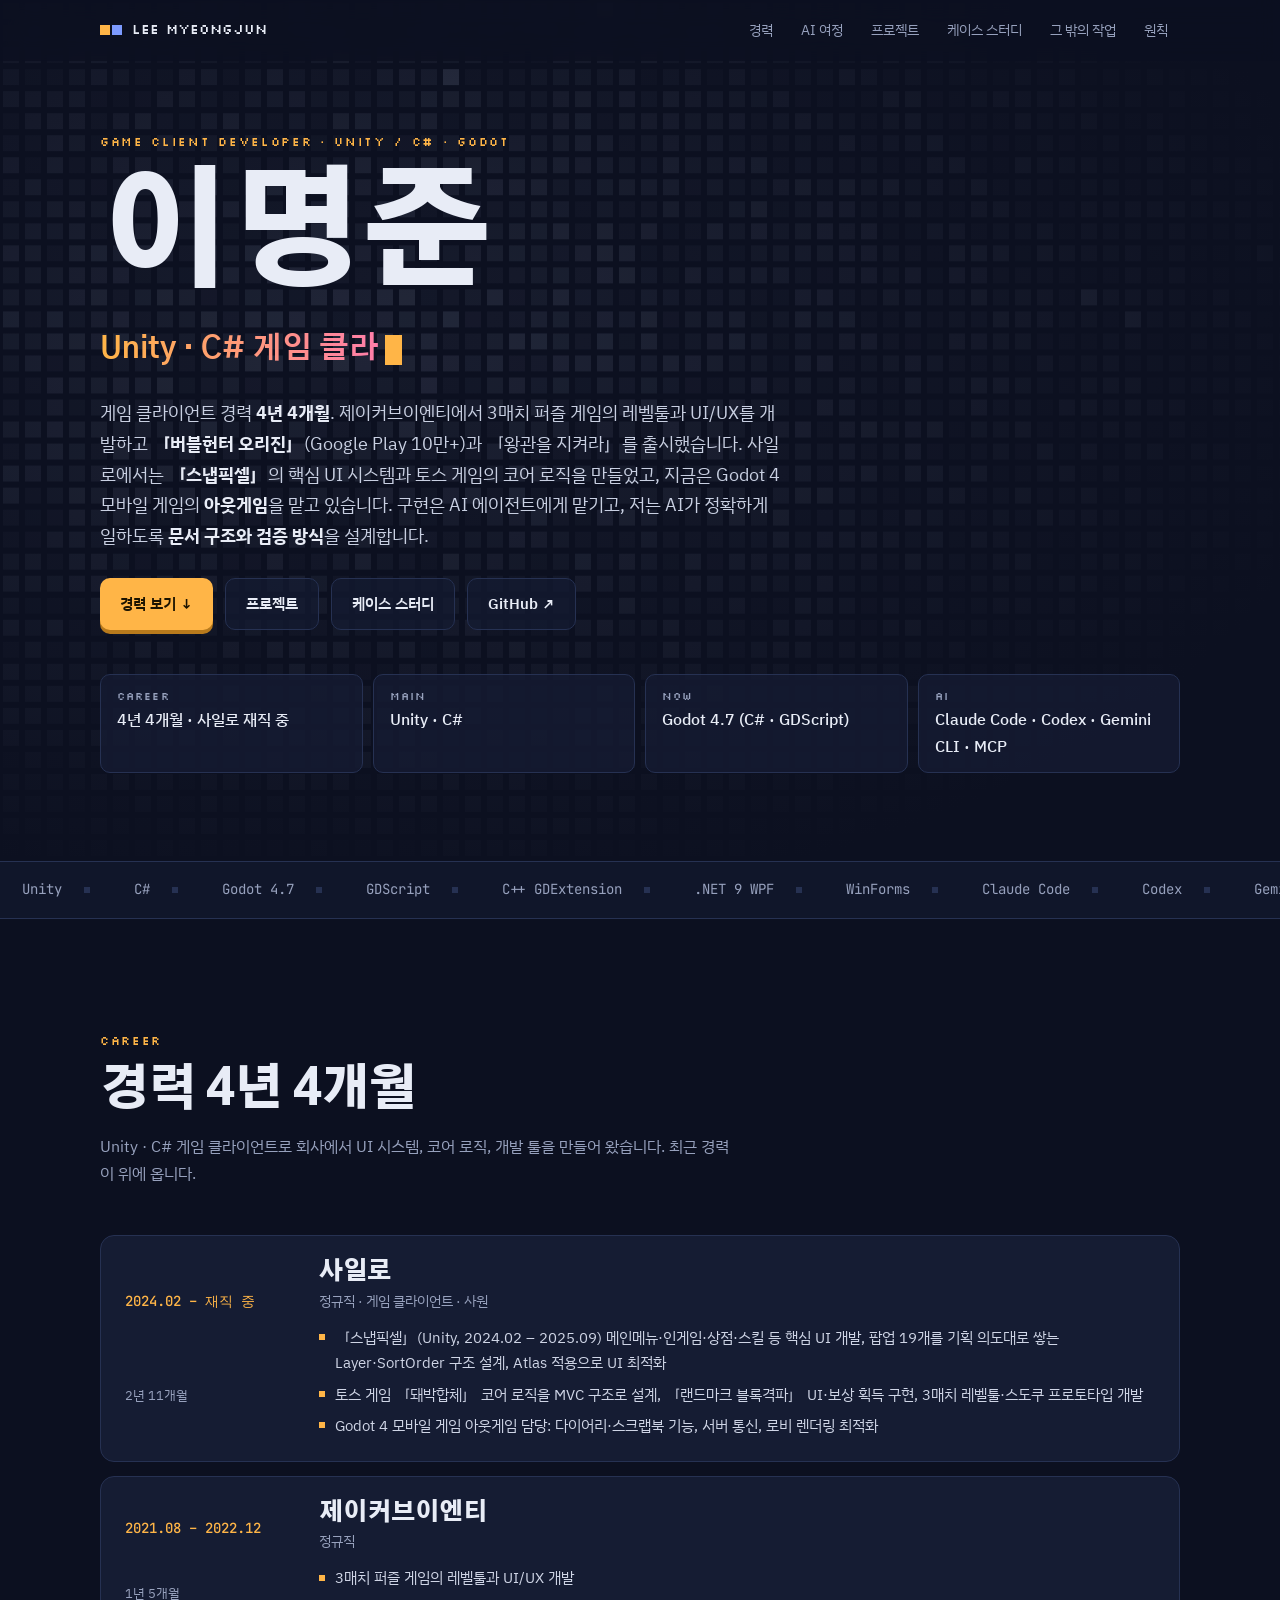
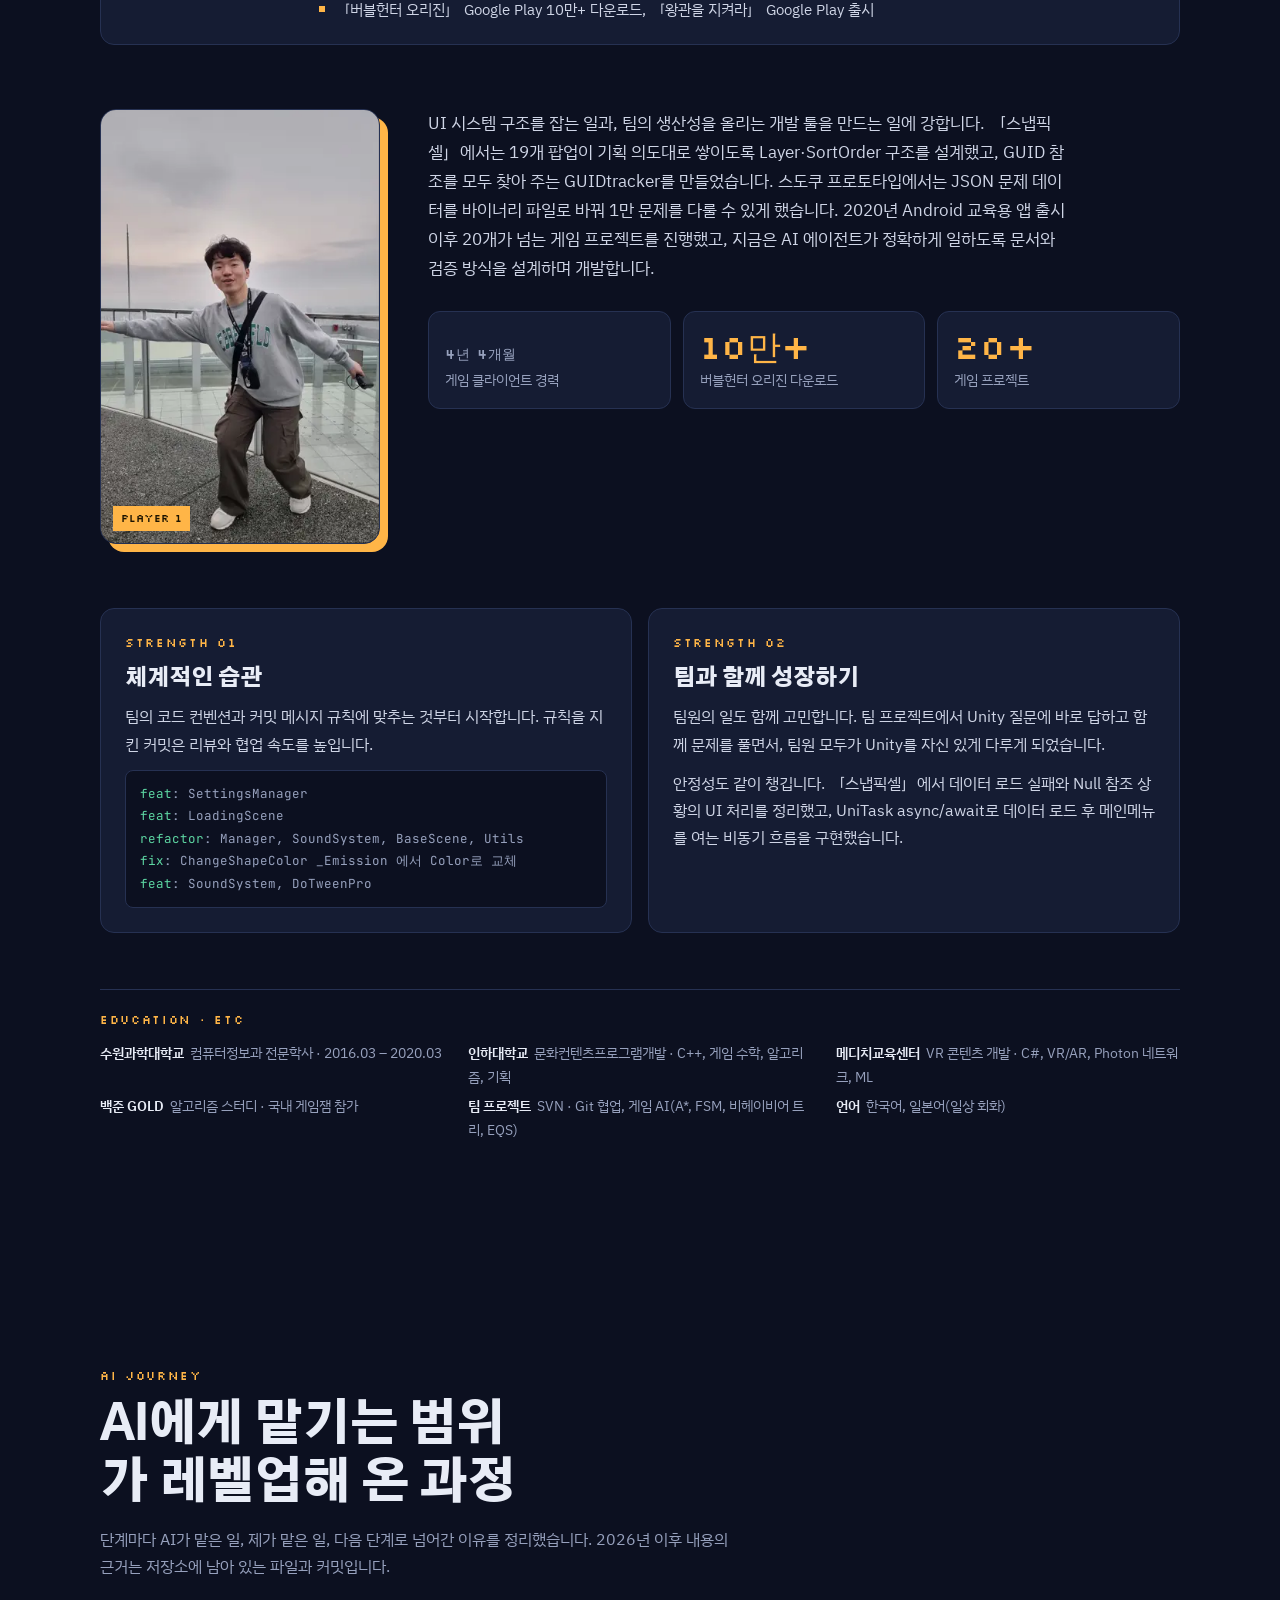
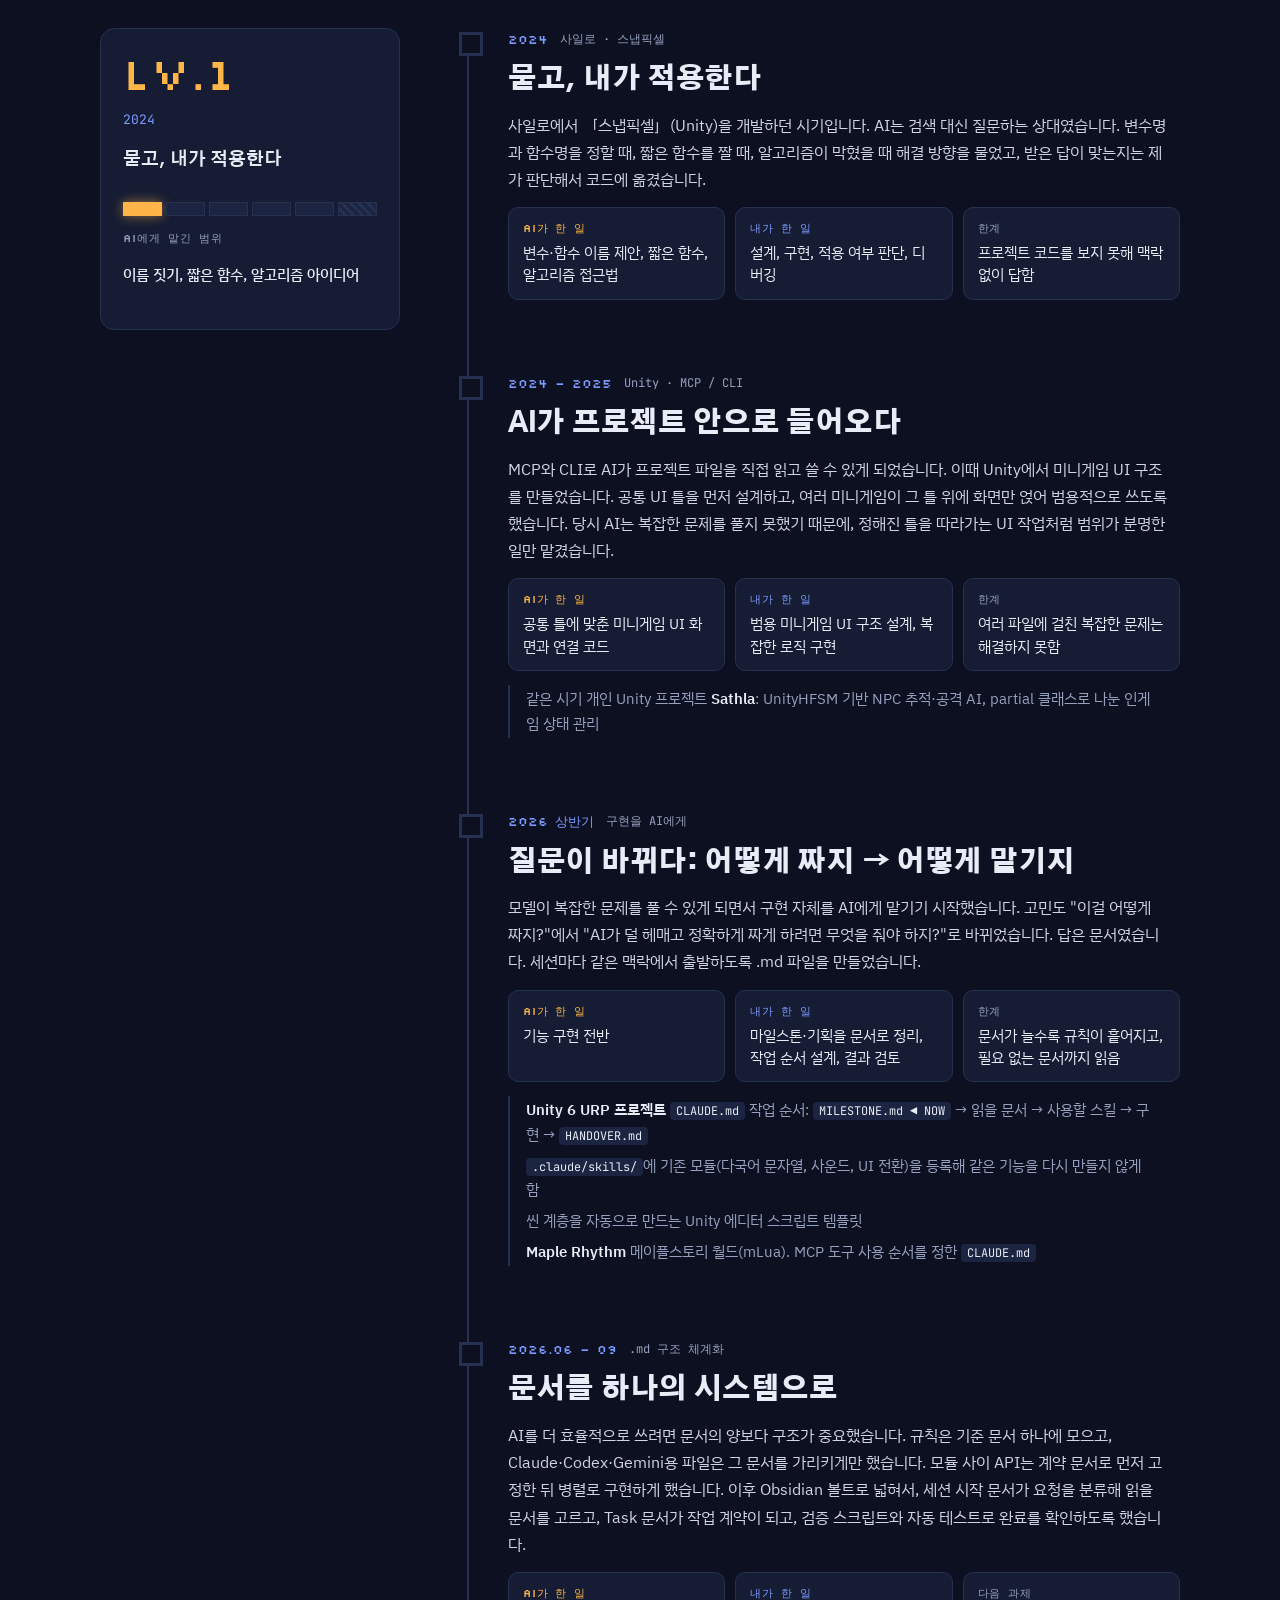
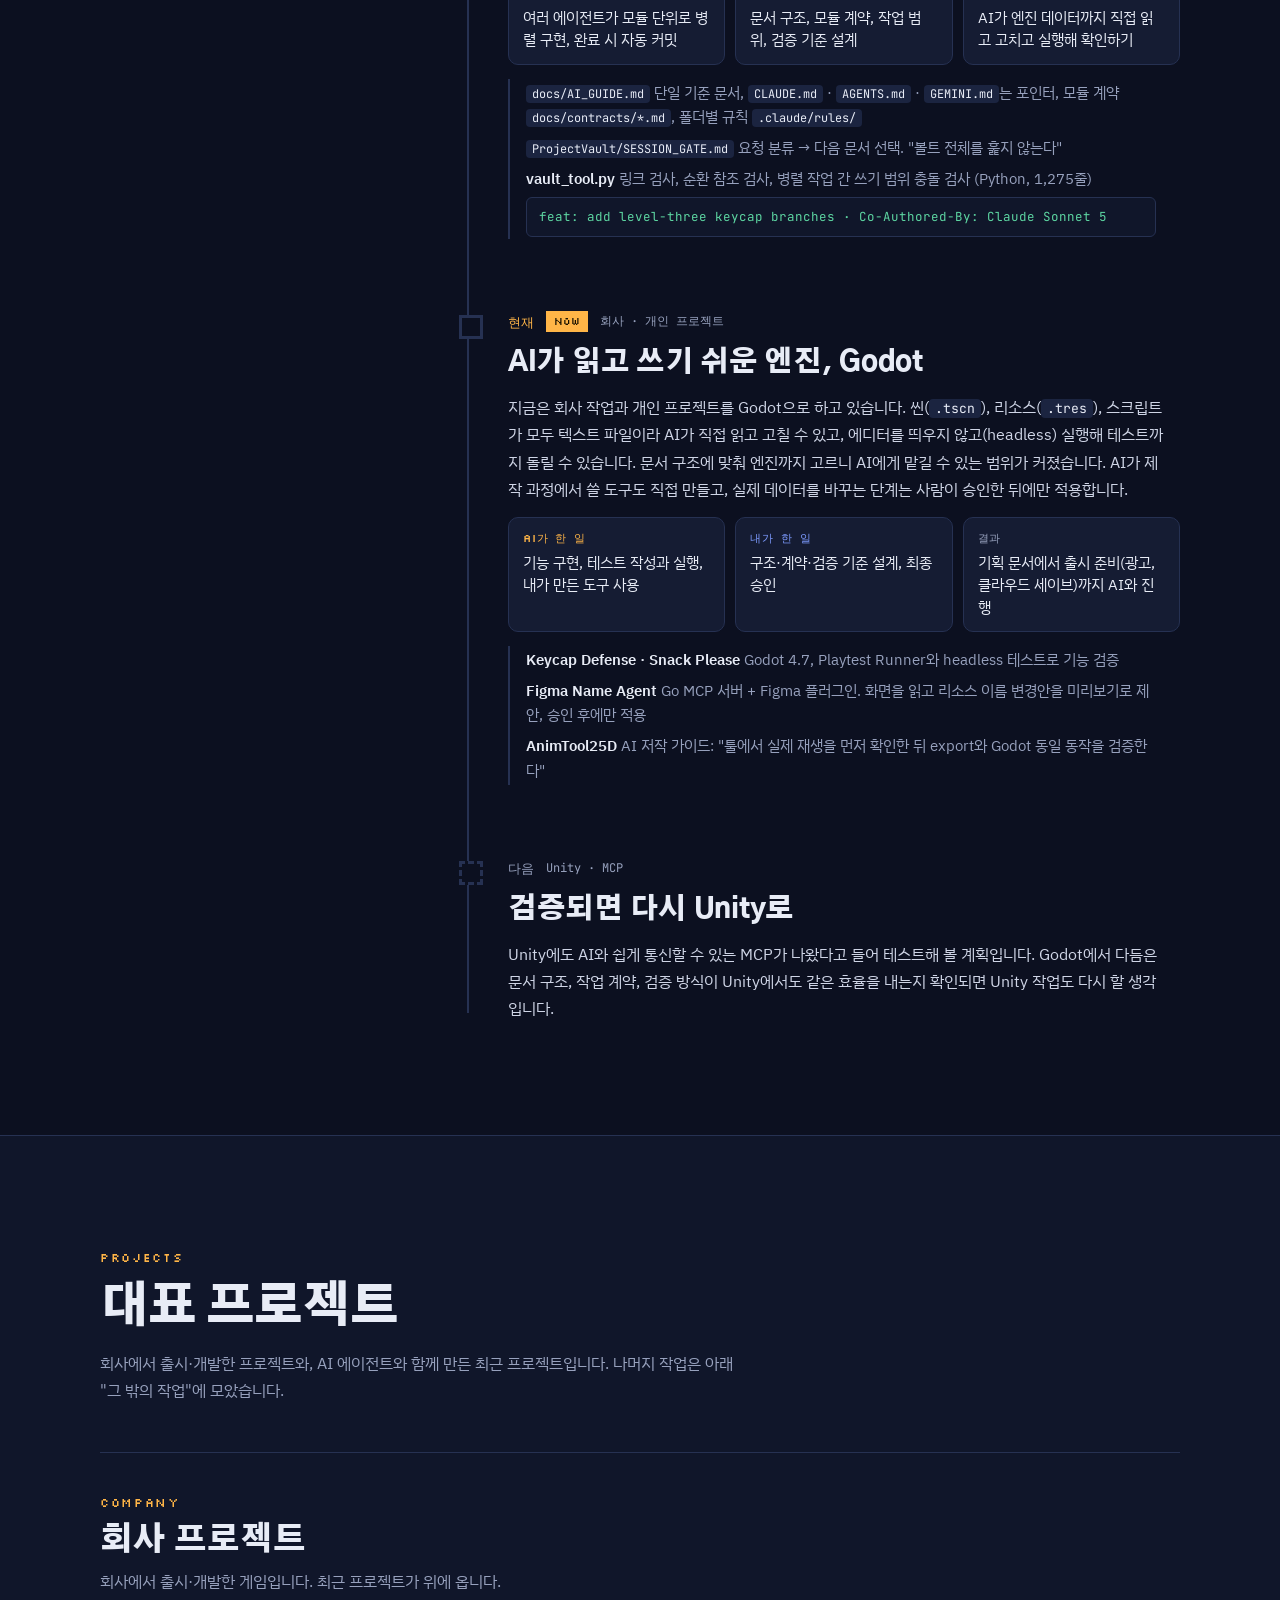
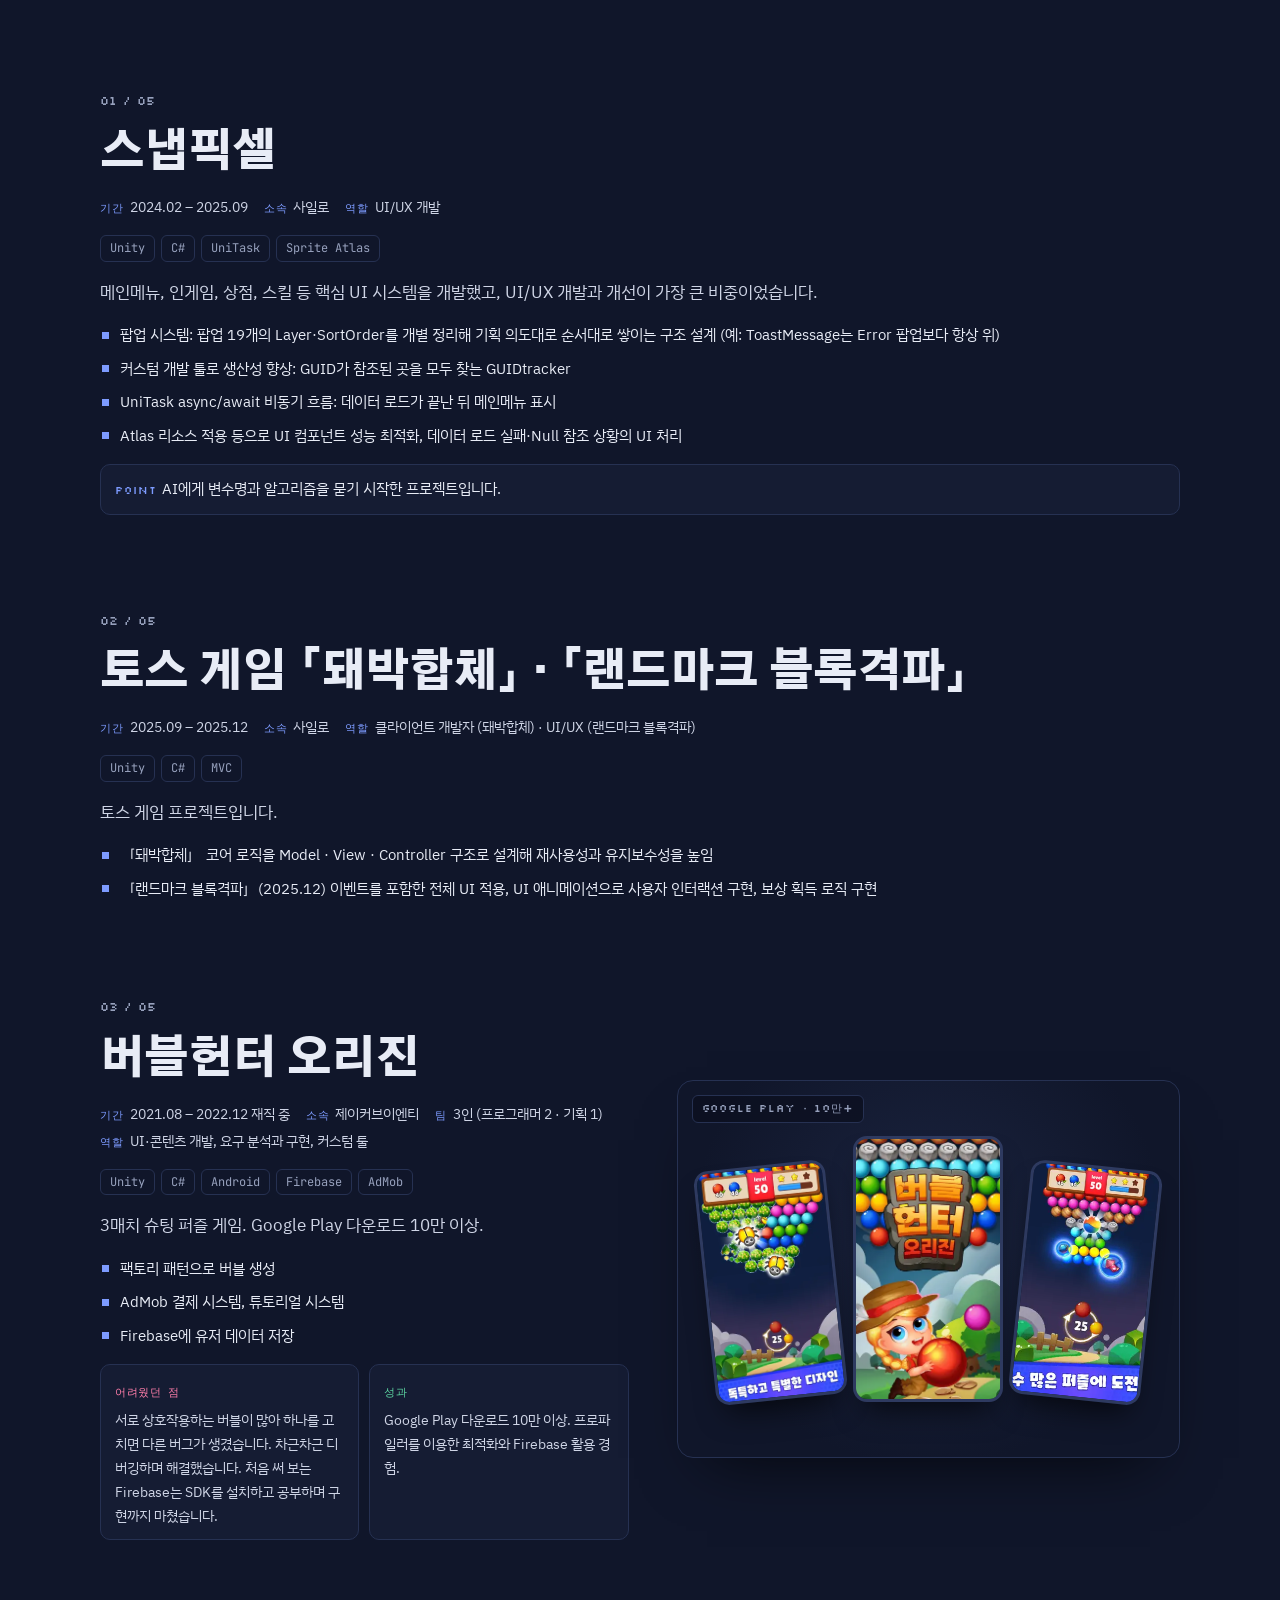
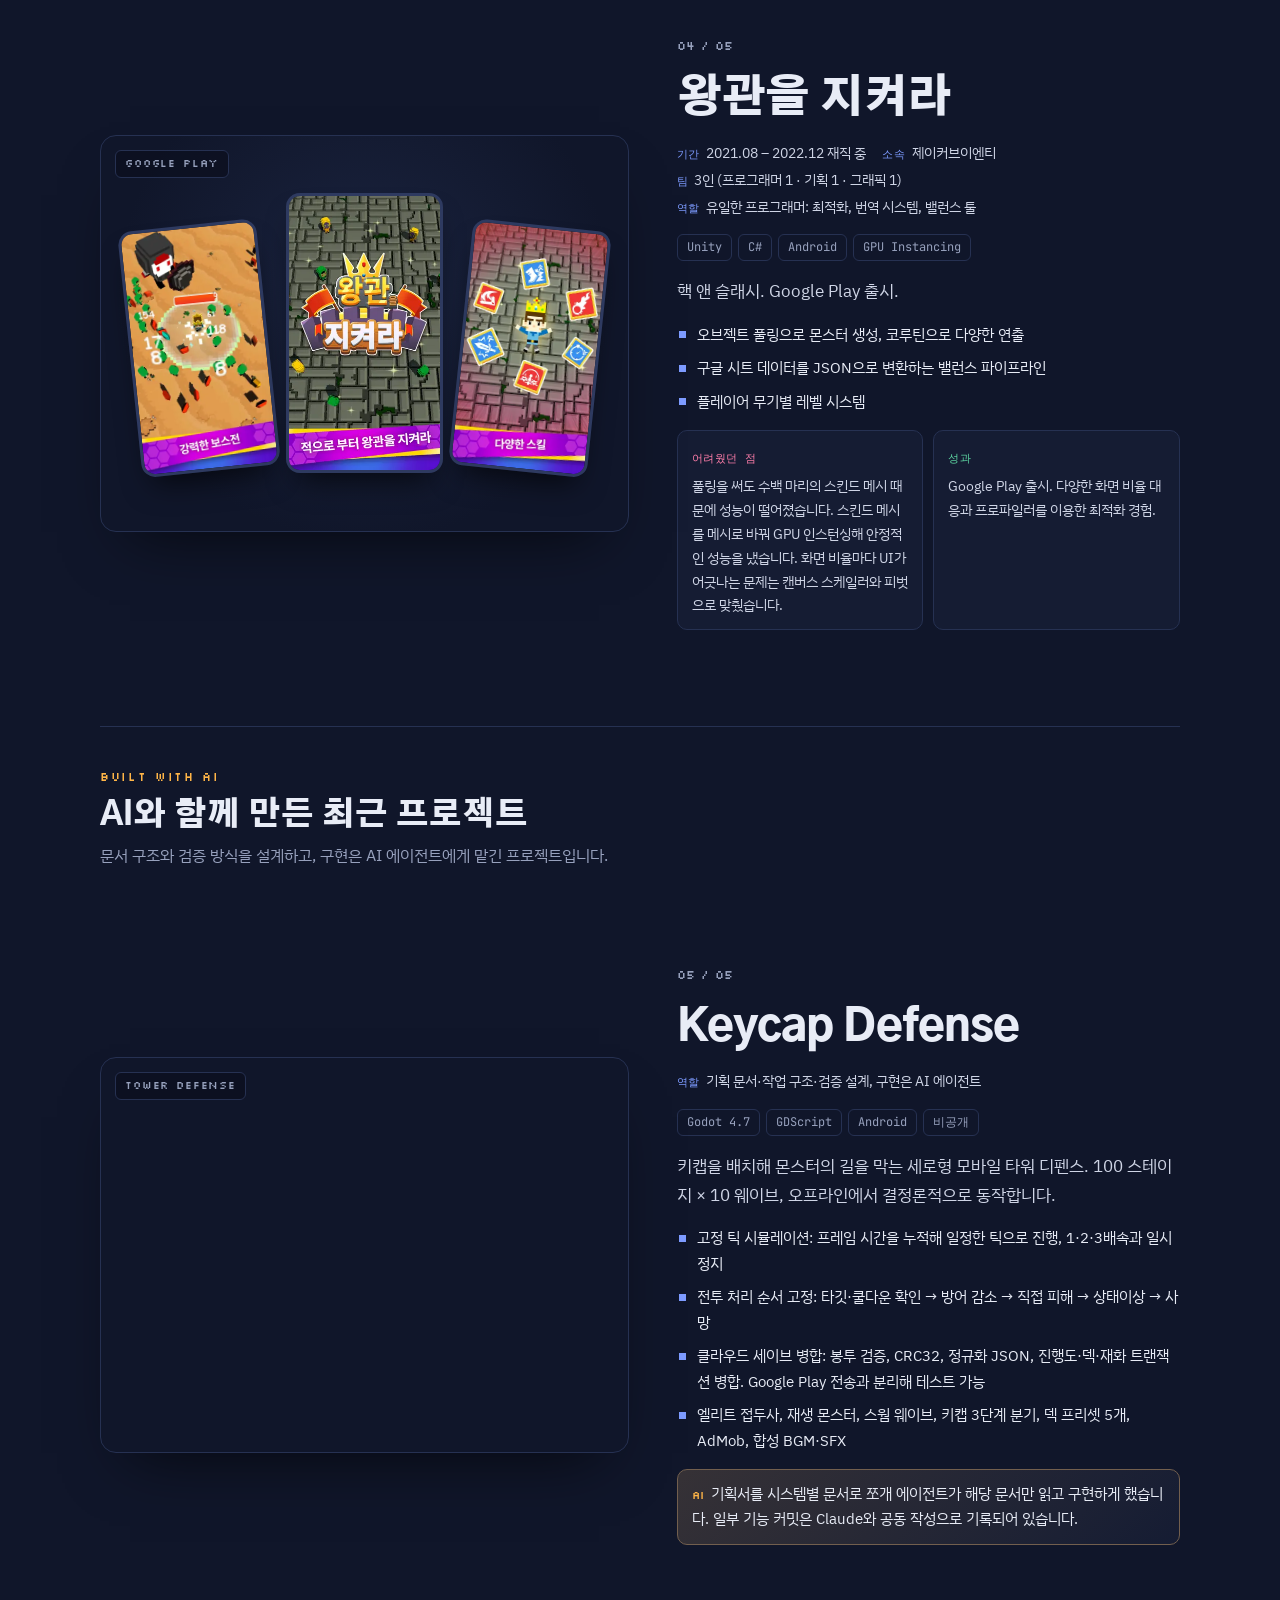
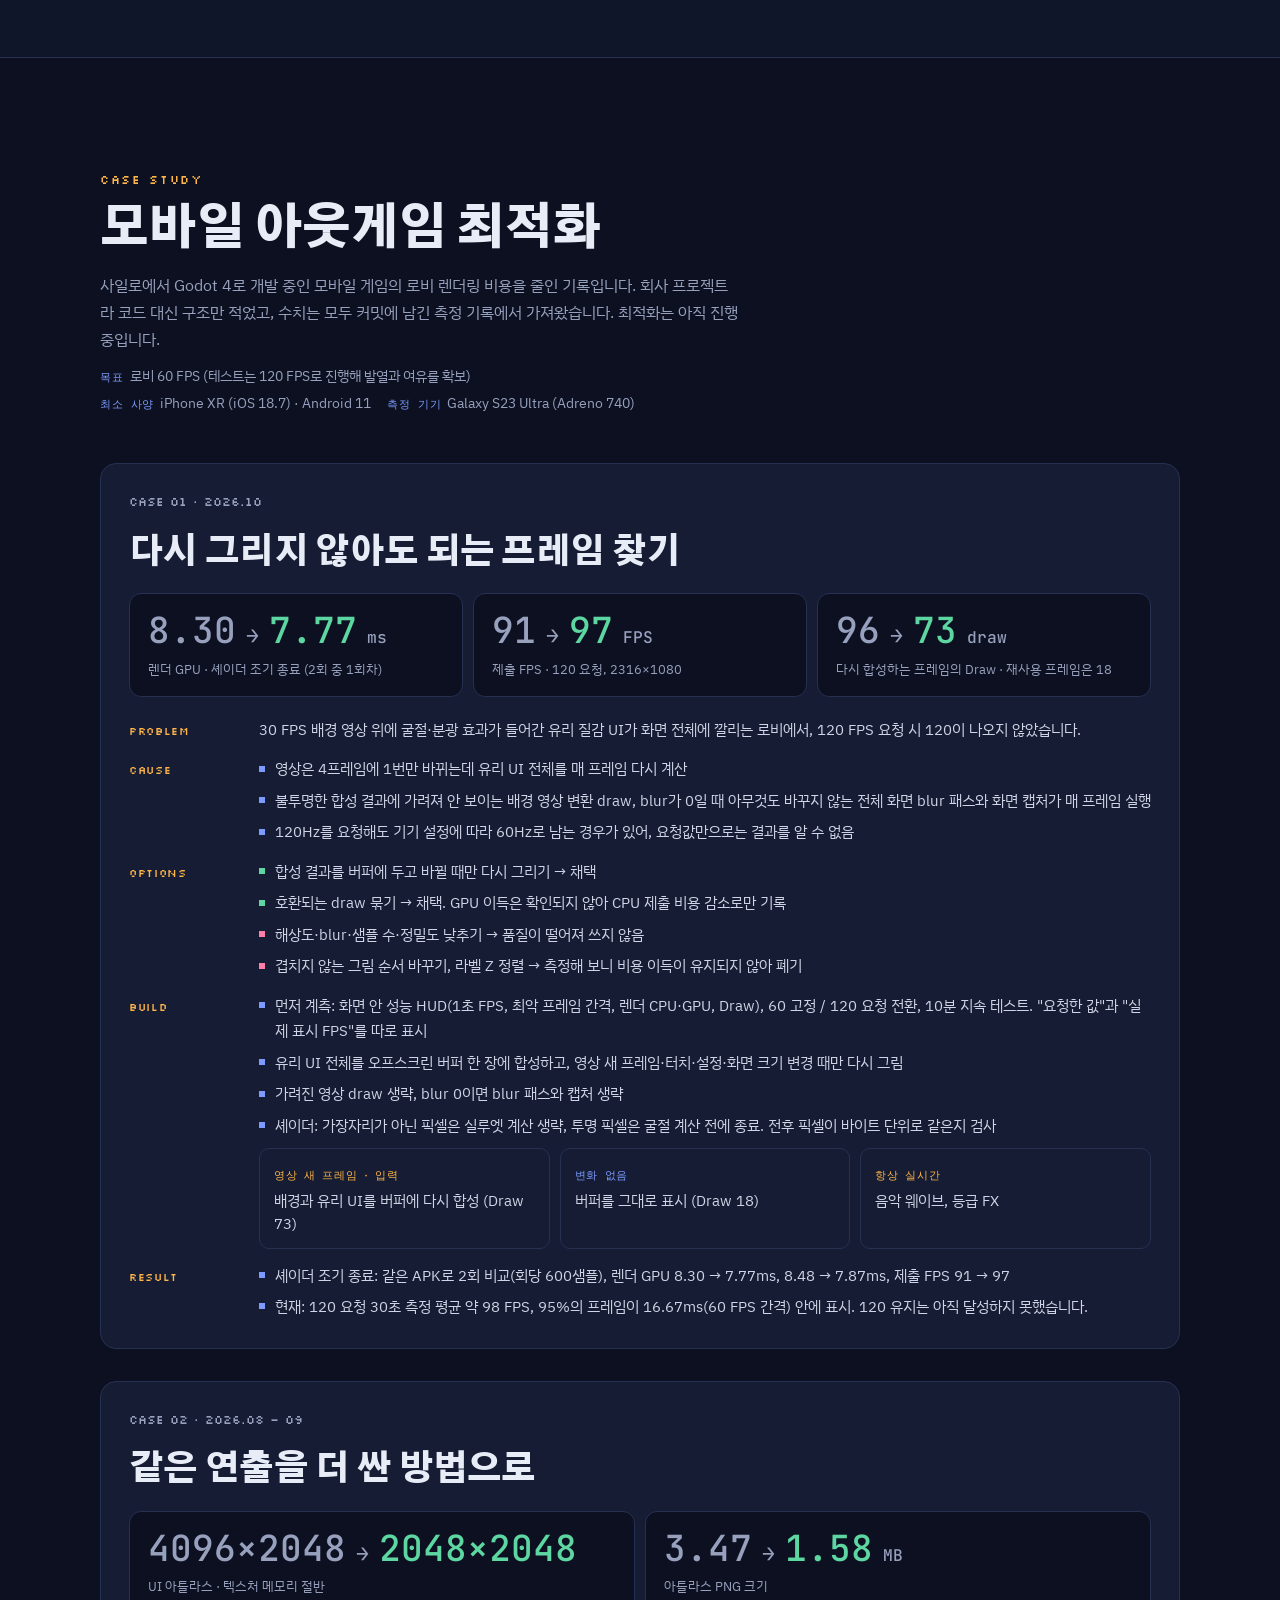
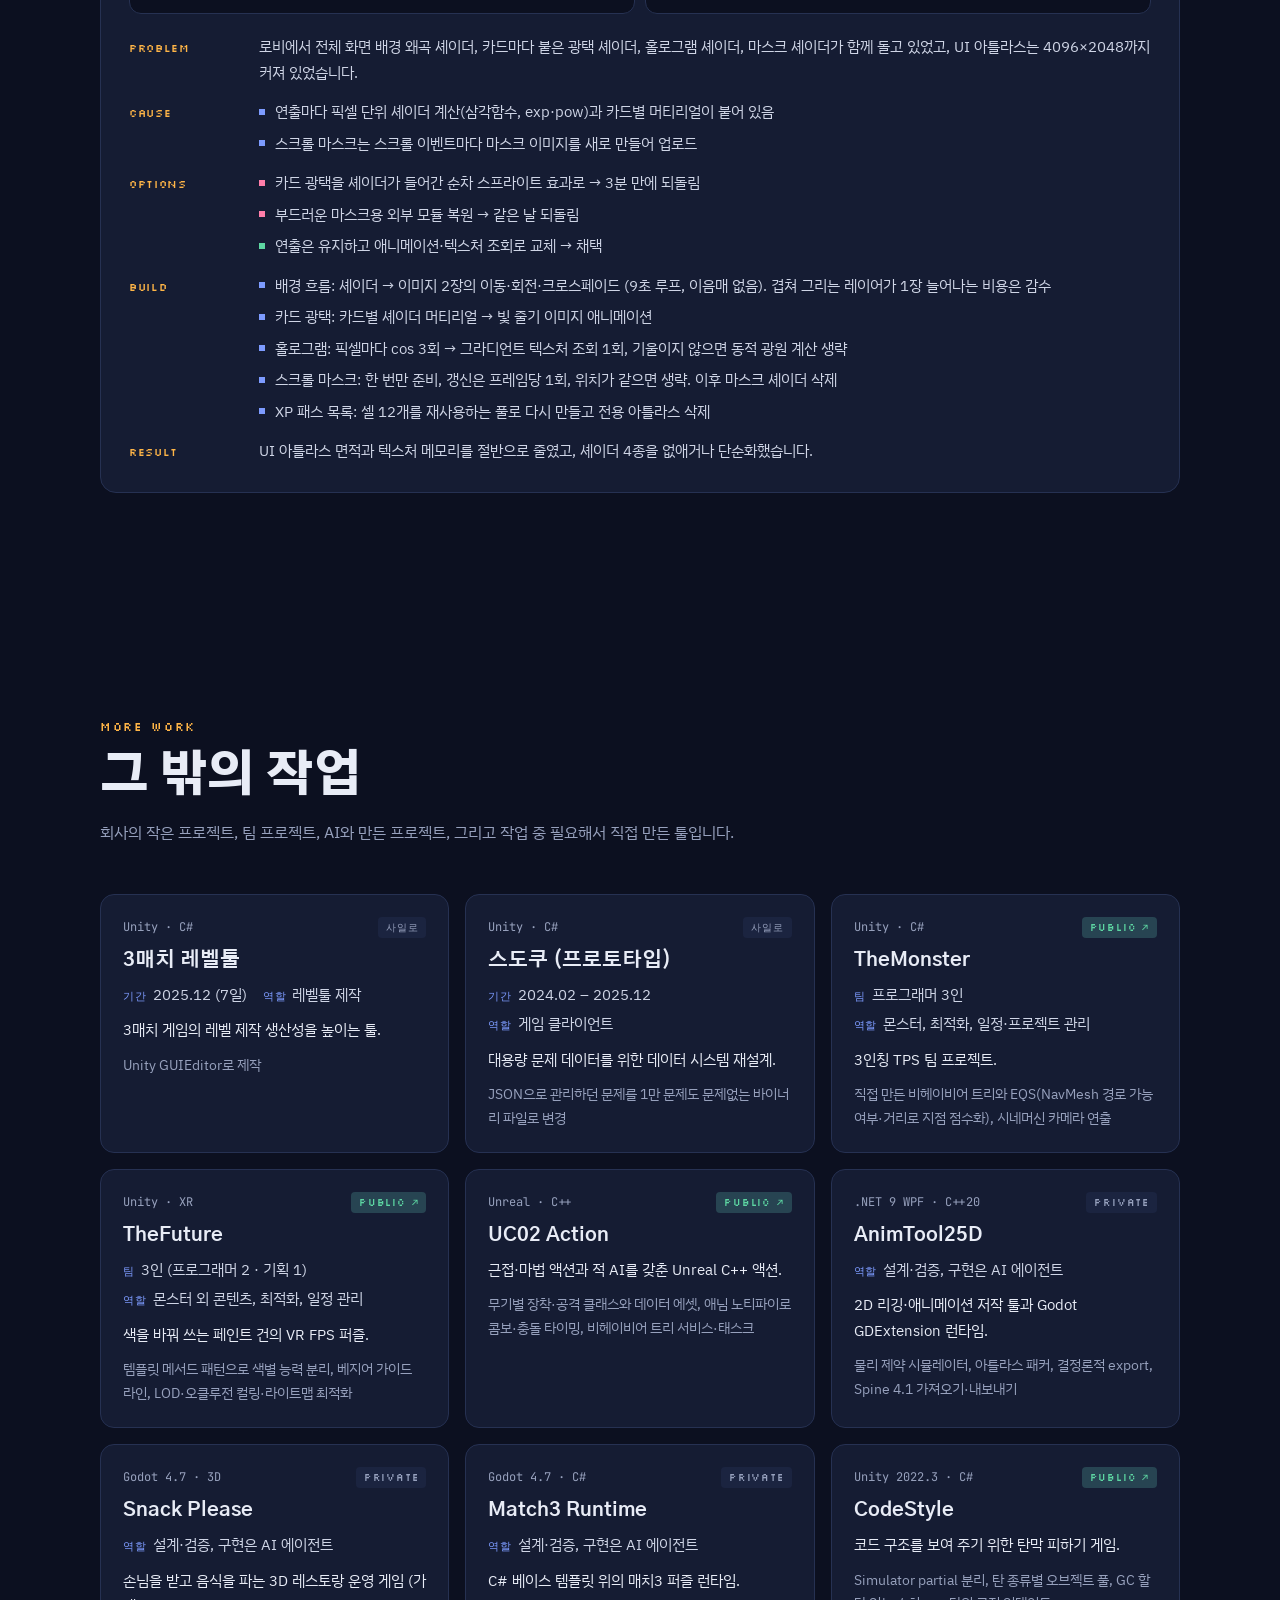
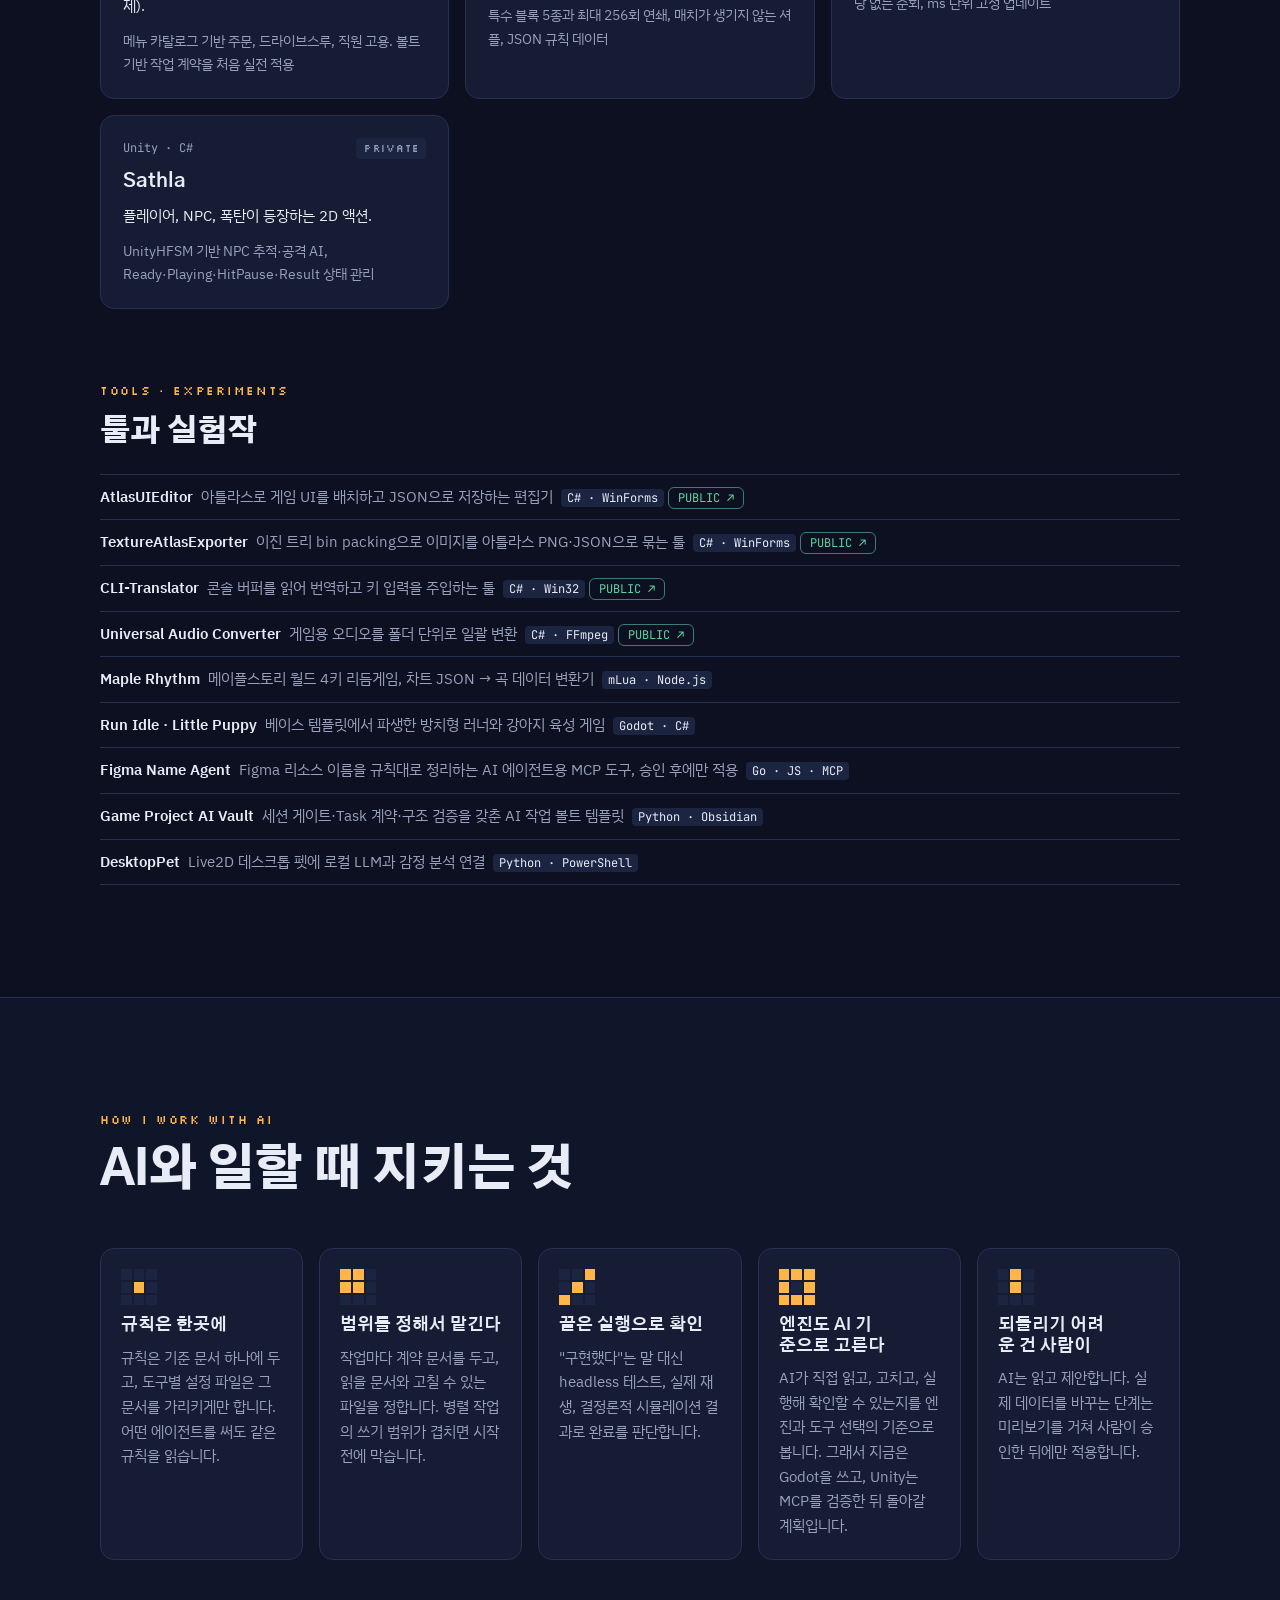
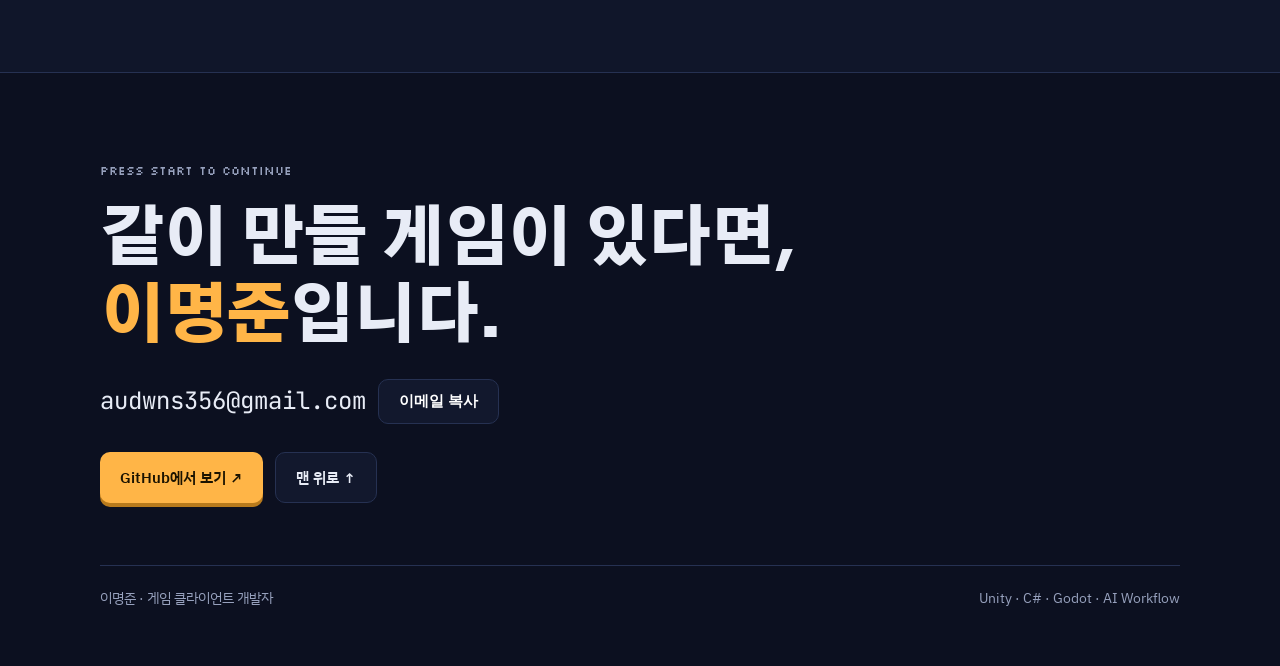
==== commit fbf6c9d0: "docs: make career text count-independent and compute durations from dates Co-Authored-By: Claude Opu" ====
--- a/portfolio/index.html
+++ b/portfolio/index.html
@@ -332,7 +332,7 @@
     <span class="eyebrow">Game Client Developer · Unity / C# · Godot</span>
     <h1 aria-label="이명준"><span>이</span><span>명</span><span>준</span></h1>
     <p class="typed" aria-live="off"><span class="t" id="typed">AI와 함께 게임을 만드는 클라이언트 개발자</span><span class="caret"></span></p>
-    <p class="lead">게임 클라이언트 경력 <b>4년 2개월</b>. 제이커브이엔티에서 3매치 퍼즐 게임의 레벨툴과 UI/UX를 개발하고 <b>「버블헌터 오리진」</b>(Google Play 10만+)과 「왕관을 지켜라」를 출시했습니다. 사일로에서는 <b>「스냅픽셀」</b>의 핵심 UI 시스템과 토스 게임의 코어 로직을 만들었고, 지금은 Godot 4 모바일 게임의 <b>아웃게임</b>을 맡고 있습니다. 구현은 AI 에이전트에게 맡기고, 저는 AI가 정확하게 일하도록 <b>문서 구조와 검증 방식</b>을 설계합니다.</p>
+    <p class="lead">게임 클라이언트 경력 <b><span data-career-total>4년 2개월</span></b>. 제이커브이엔티에서 3매치 퍼즐 게임의 레벨툴과 UI/UX를 개발하고 <b>「버블헌터 오리진」</b>(Google Play 10만+)과 「왕관을 지켜라」를 출시했습니다. 사일로에서는 <b>「스냅픽셀」</b>의 핵심 UI 시스템과 토스 게임의 코어 로직을 만들었고, 지금은 Godot 4 모바일 게임의 <b>아웃게임</b>을 맡고 있습니다. 구현은 AI 에이전트에게 맡기고, 저는 AI가 정확하게 일하도록 <b>문서 구조와 검증 방식</b>을 설계합니다.</p>
     <div class="cta">
       <a class="btn primary" href="#profile">경력 보기 ↓</a>
       <a class="btn ghost" href="#projects">프로젝트</a>
@@ -340,7 +340,7 @@
       <a class="btn ghost" href="https://github.com/LeeMyeungJun" target="_blank" rel="noopener">GitHub ↗</a>
     </div>
     <dl class="facts">
-      <div><dt>CAREER</dt><dd>4년 2개월 · 사일로 재직 중</dd></div>
+      <div><dt>CAREER</dt><dd><span data-career-total>4년 2개월</span> · <span data-career-now>사일로</span> 재직 중</dd></div>
       <div><dt>MAIN</dt><dd>Unity · C#</dd></div>
       <div><dt>NOW</dt><dd>Godot 4.7 (C# · GDScript)</dd></div>
             <div><dt>AI</dt><dd>Claude Code · Codex · Gemini CLI · MCP</dd></div>
@@ -360,12 +360,13 @@
   <div class="container">
     <div class="sec-head rv">
       <span class="eyebrow">Career</span>
-      <h2>경력 4년 2개월</h2>
-      <p>Unity · C# 게임 클라이언트로 두 회사에서 게임의 UI 시스템, 코어 로직, 개발 툴을 만들었습니다.</p>
-    </div>
+      <h2>경력 <span data-career-total>4년 2개월</span></h2>
+      <p>Unity · C# 게임 클라이언트로 회사에서 UI 시스템, 코어 로직, 개발 툴을 만들어 왔습니다. 최근 경력이 위에 옵니다.</p>
+    </div>
+    <!-- 회사 추가: <li class="job"> 하나를 복사해 맨 위에 넣고 data-from="YYYY-MM"(퇴사했으면 data-to도)만 적으면 회사별 기간·총 경력·현재 회사가 자동 계산됩니다. -->
     <ol class="career">
-      <li class="job rv">
-        <div class="when"><b>2024.02 – 재직 중</b><span>2년 9개월</span></div>
+      <li class="job rv" data-from="2024-02">
+        <div class="when"><b>2024.02 – 재직 중</b><span data-dur>2년 9개월</span></div>
         <div>
           <h3>사일로</h3>
           <p class="pos">정규직 · 게임 클라이언트 · 사원</p>
@@ -376,8 +377,8 @@
           </ul>
         </div>
       </li>
-      <li class="job rv">
-        <div class="when"><b>2021.08 – 2022.12</b><span>1년 5개월</span></div>
+      <li class="job rv" data-from="2021-08" data-to="2022-12">
+        <div class="when"><b>2021.08 – 2022.12</b><span data-dur>1년 5개월</span></div>
         <div>
           <h3>제이커브이엔티</h3>
           <p class="pos">정규직</p>
@@ -394,7 +395,7 @@
       <div class="about">
         <p class="rv">UI 시스템 구조를 잡는 일과, 팀의 생산성을 올리는 개발 툴을 만드는 일에 강합니다. 「스냅픽셀」에서는 19개 팝업이 기획 의도대로 쌓이도록 Layer·SortOrder 구조를 설계했고, GUID 참조를 모두 찾아 주는 GUIDtracker를 만들었습니다. 스도쿠 프로토타입에서는 JSON 문제 데이터를 바이너리 파일로 바꿔 1만 문제를 다룰 수 있게 했습니다. 2020년 Android 교육용 앱 출시 이후 20개가 넘는 게임 프로젝트를 진행했고, 지금은 AI 에이전트가 정확하게 일하도록 문서와 검증 방식을 설계하며 개발합니다.</p>
         <div class="stats rv">
-          <div><b>4년 2개월</b><span>게임 클라이언트 경력</span></div>
+          <div><b><span data-career-total>4년 2개월</span></b><span>게임 클라이언트 경력</span></div>
           <div><b data-count="10" data-suffix="만+">10만+</b><span>버블헌터 오리진 다운로드</span></div>
           <div><b data-count="20" data-suffix="+">20+</b><span>게임 프로젝트</span></div>
         </div>
@@ -540,7 +541,7 @@
   </div>
 </section>
 
-<!-- ===================== ✏️ 프로젝트 (대표 5개. 카드마다 기간·팀·역할을 같은 형식으로) ===================== -->
+<!-- ===================== ✏️ 프로젝트 (대표 프로젝트. 카드마다 기간·팀·역할을 같은 형식으로, 추가·삭제 시 num 번호 다시 매김) ===================== -->
 <section id="projects" style="background:var(--bg2);border-block:1px solid var(--line)">
   <div class="container">
     <div class="sec-head rv">
@@ -549,7 +550,7 @@
       <p>회사에서 출시·개발한 프로젝트와, AI 에이전트와 함께 만든 최근 프로젝트입니다. 나머지 작업은 아래 "그 밖의 작업"에 모았습니다.</p>
     </div>
     <div class="featured">
-      <div class="era rv"><span class="eyebrow">Company</span><h3>회사 프로젝트</h3><p>사일로와 제이커브이엔티에서 개발한 게임입니다.</p></div>
+      <div class="era rv"><span class="eyebrow">Company</span><h3>회사 프로젝트</h3><p>회사에서 출시·개발한 게임입니다. 최근 프로젝트가 위에 옵니다.</p></div>
 
       <article class="feat case rv">
         <div class="txt">
@@ -574,7 +575,7 @@
           <h3>토스 게임 「돼박합체」 · 「랜드마크 블록격파」</h3>
           <p class="meta"><span><b>기간</b>2025.09 – 2025.12</span><span><b>소속</b>사일로</span><span><b>역할</b>클라이언트 개발자 (돼박합체) · UI/UX (랜드마크 블록격파)</span></p>
           <div class="chips"><span class="chip">Unity</span><span class="chip">C#</span><span class="chip">MVC</span></div>
-          <p class="sub">토스 게임 두 편입니다.</p>
+          <p class="sub">토스 게임 프로젝트입니다.</p>
           <ul>
             <li>「돼박합체」 코어 로직을 Model · View · Controller 구조로 설계해 재사용성과 유지보수성을 높임</li>
             <li>「랜드마크 블록격파」(2025.12) 이벤트를 포함한 전체 UI 적용, UI 애니메이션으로 사용자 인터랙션 구현, 보상 획득 로직 구현</li>
@@ -884,6 +885,16 @@
     document.querySelectorAll('[data-count]').forEach(el=>io2.observe(el));
   }
   /* copy email */
+  const ym=v=>{const [y,m]=v.split('-').map(Number); return y*12+m-1;};
+  const now=new Date(), nowYm=now.getFullYear()*12+now.getMonth();
+  const fmt=n=>[n>=12&&Math.floor(n/12)+'년', n%12&&n%12+'개월'].filter(Boolean).join(' ');
+  let total=0;
+  document.querySelectorAll('.job[data-from]').forEach(j=>{
+    const n=(j.dataset.to?ym(j.dataset.to):nowYm)-ym(j.dataset.from)+1; total+=n;
+    const d=j.querySelector('[data-dur]'); if(d) d.textContent=fmt(n);
+    if(!j.dataset.to) document.querySelectorAll('[data-career-now]').forEach(e=>e.textContent=j.querySelector('h3').textContent);
+  });
+  if(total) document.querySelectorAll('[data-career-total]').forEach(e=>e.textContent=fmt(total));
   const cb=document.getElementById('copyMail');
   if(cb) cb.addEventListener('click',()=>{ const t=document.getElementById('mail').textContent; const done=()=>{cb.textContent='복사됨'; setTimeout(()=>cb.textContent='이메일 복사',1600);};
     try{ navigator.clipboard.writeText(t).then(done,()=>{ const r=document.createRange(); r.selectNodeContents(document.getElementById('mail')); const sel=getSelection(); sel.removeAllRanges(); sel.addRange(r); cb.textContent='선택됨 · Ctrl+C'; }); }catch(e){} });
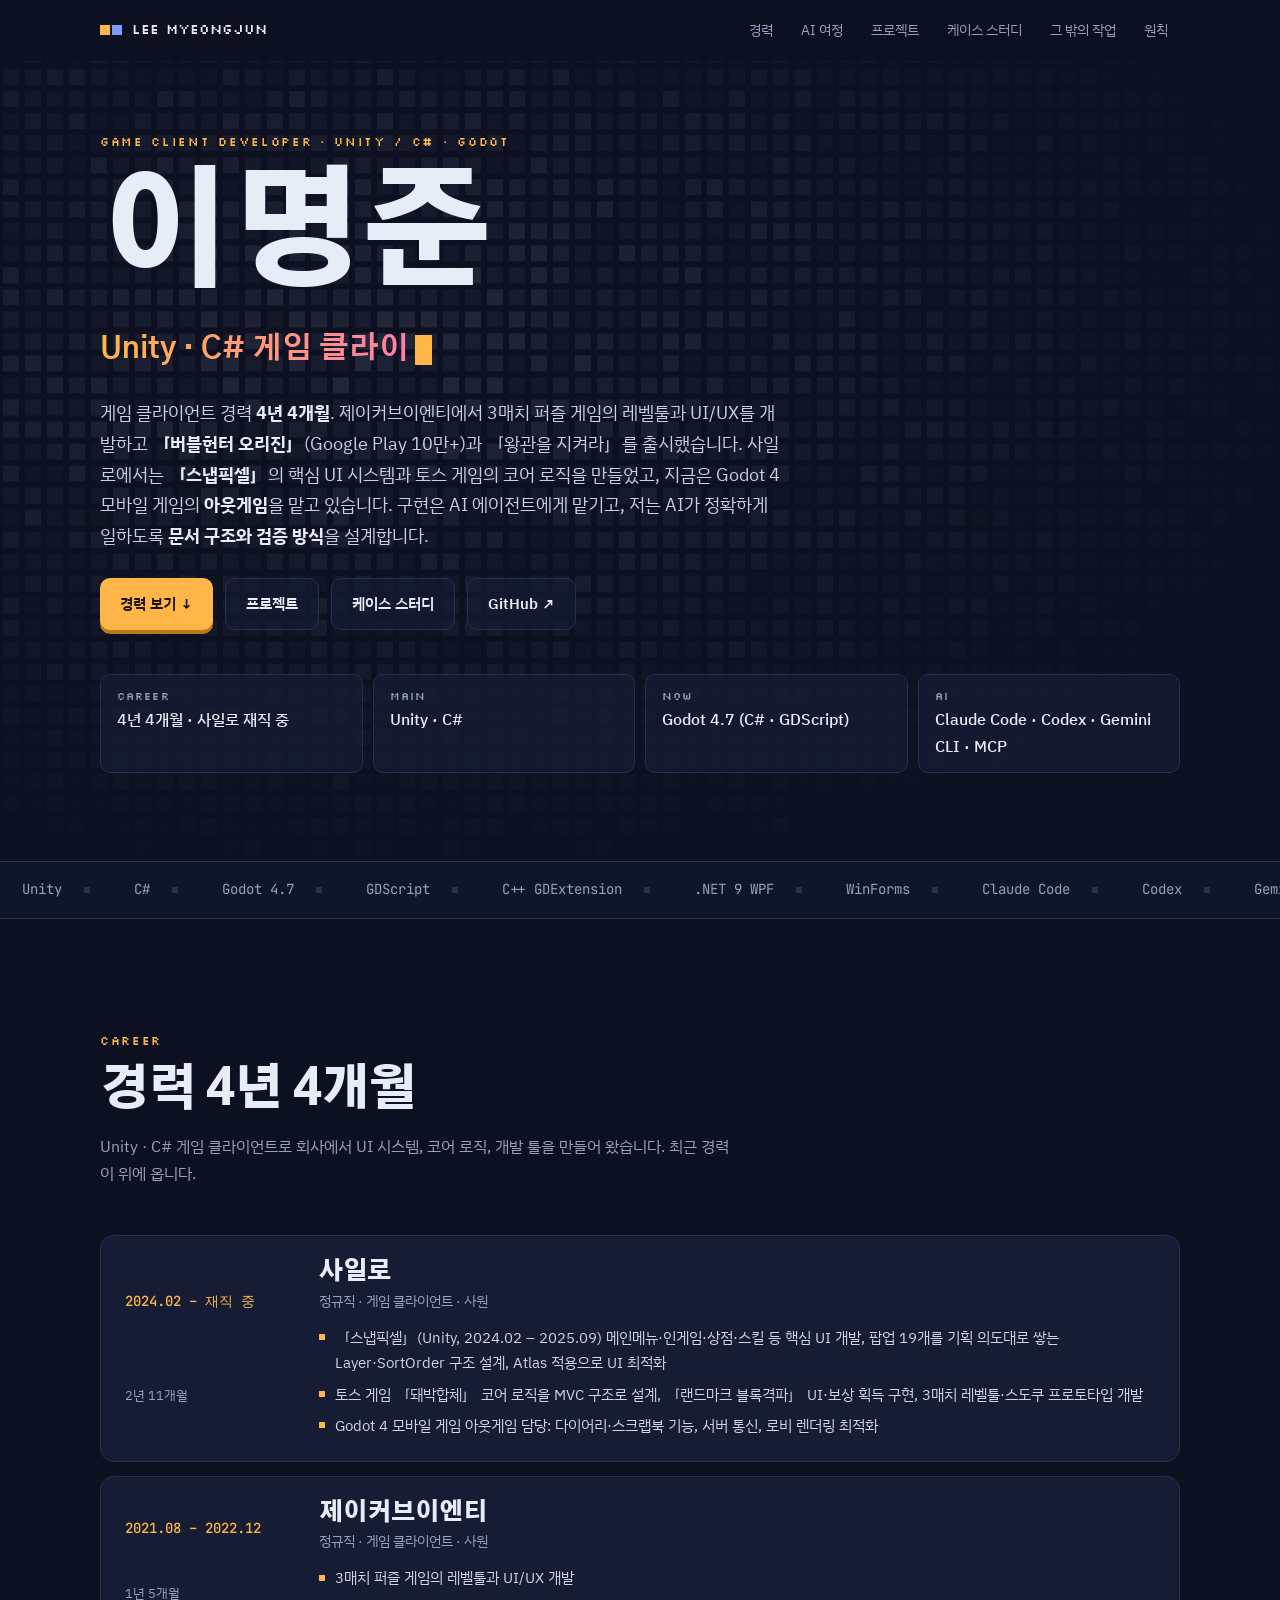
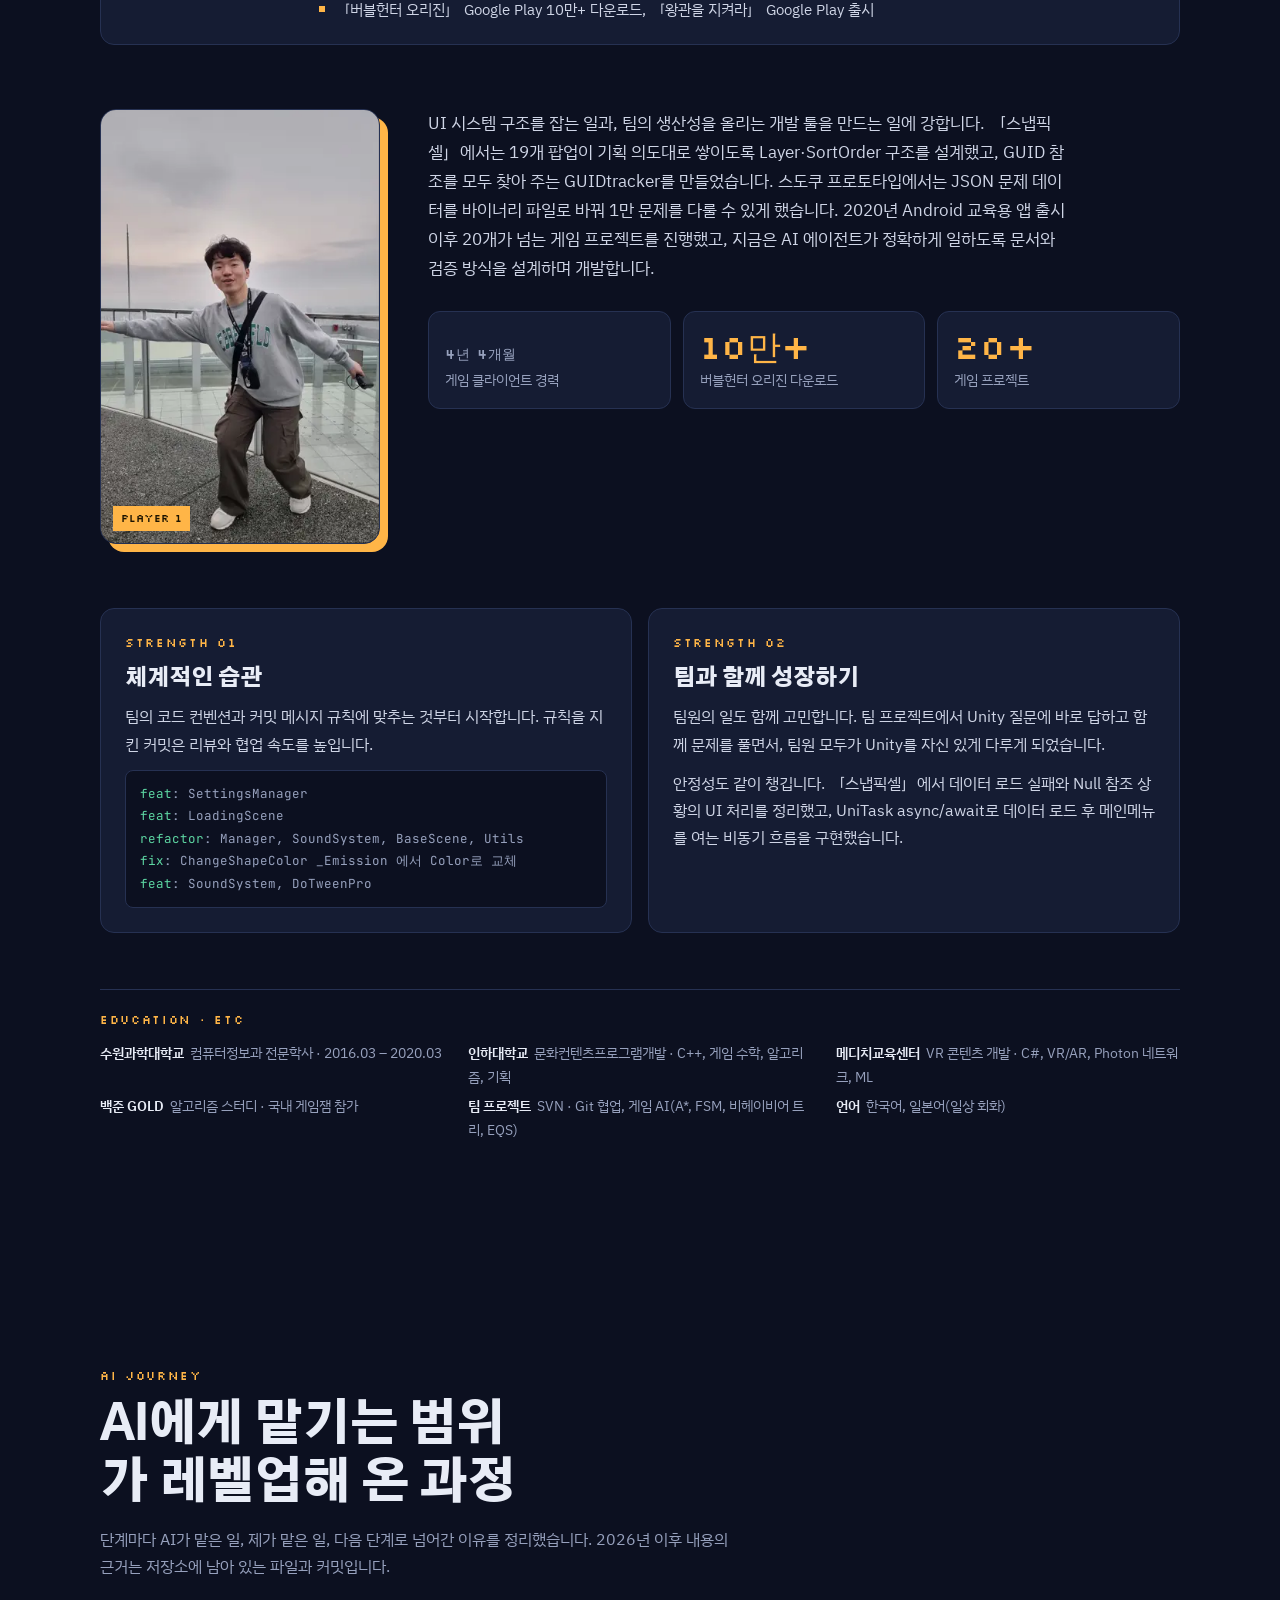
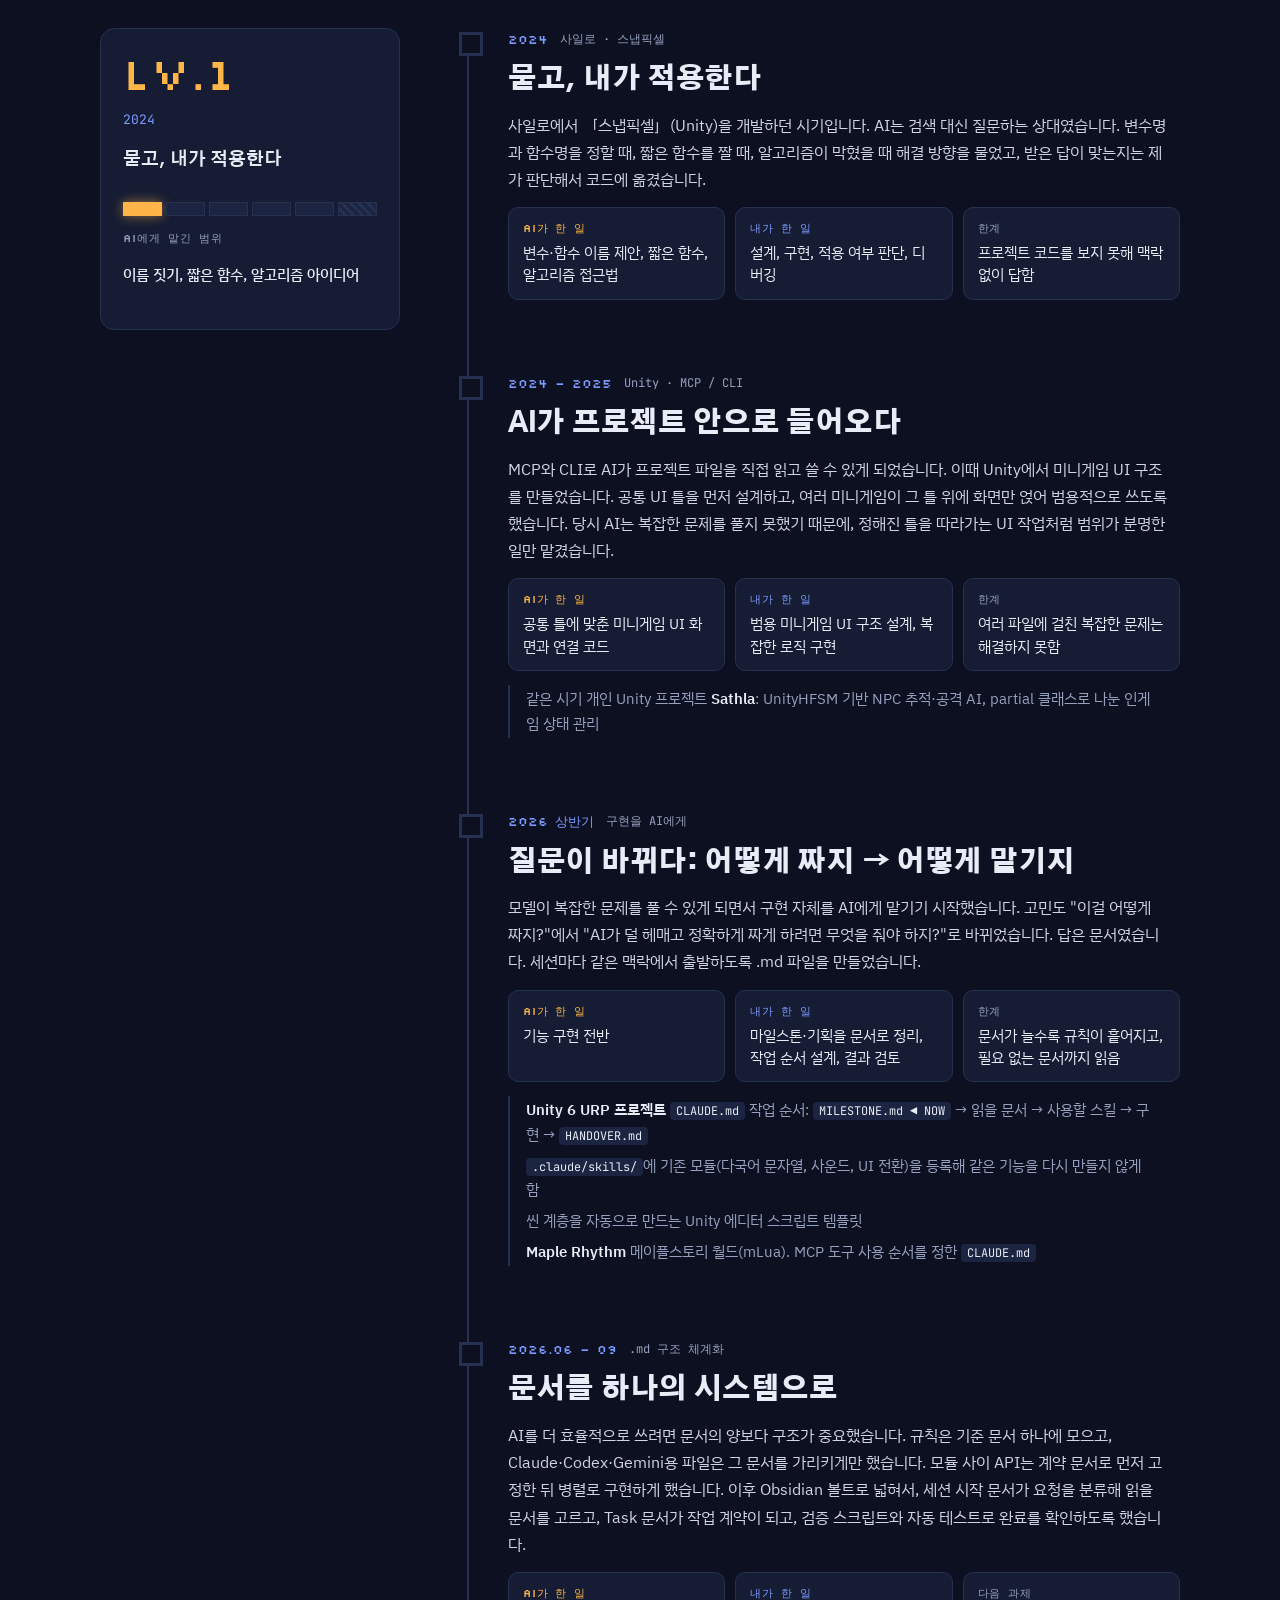
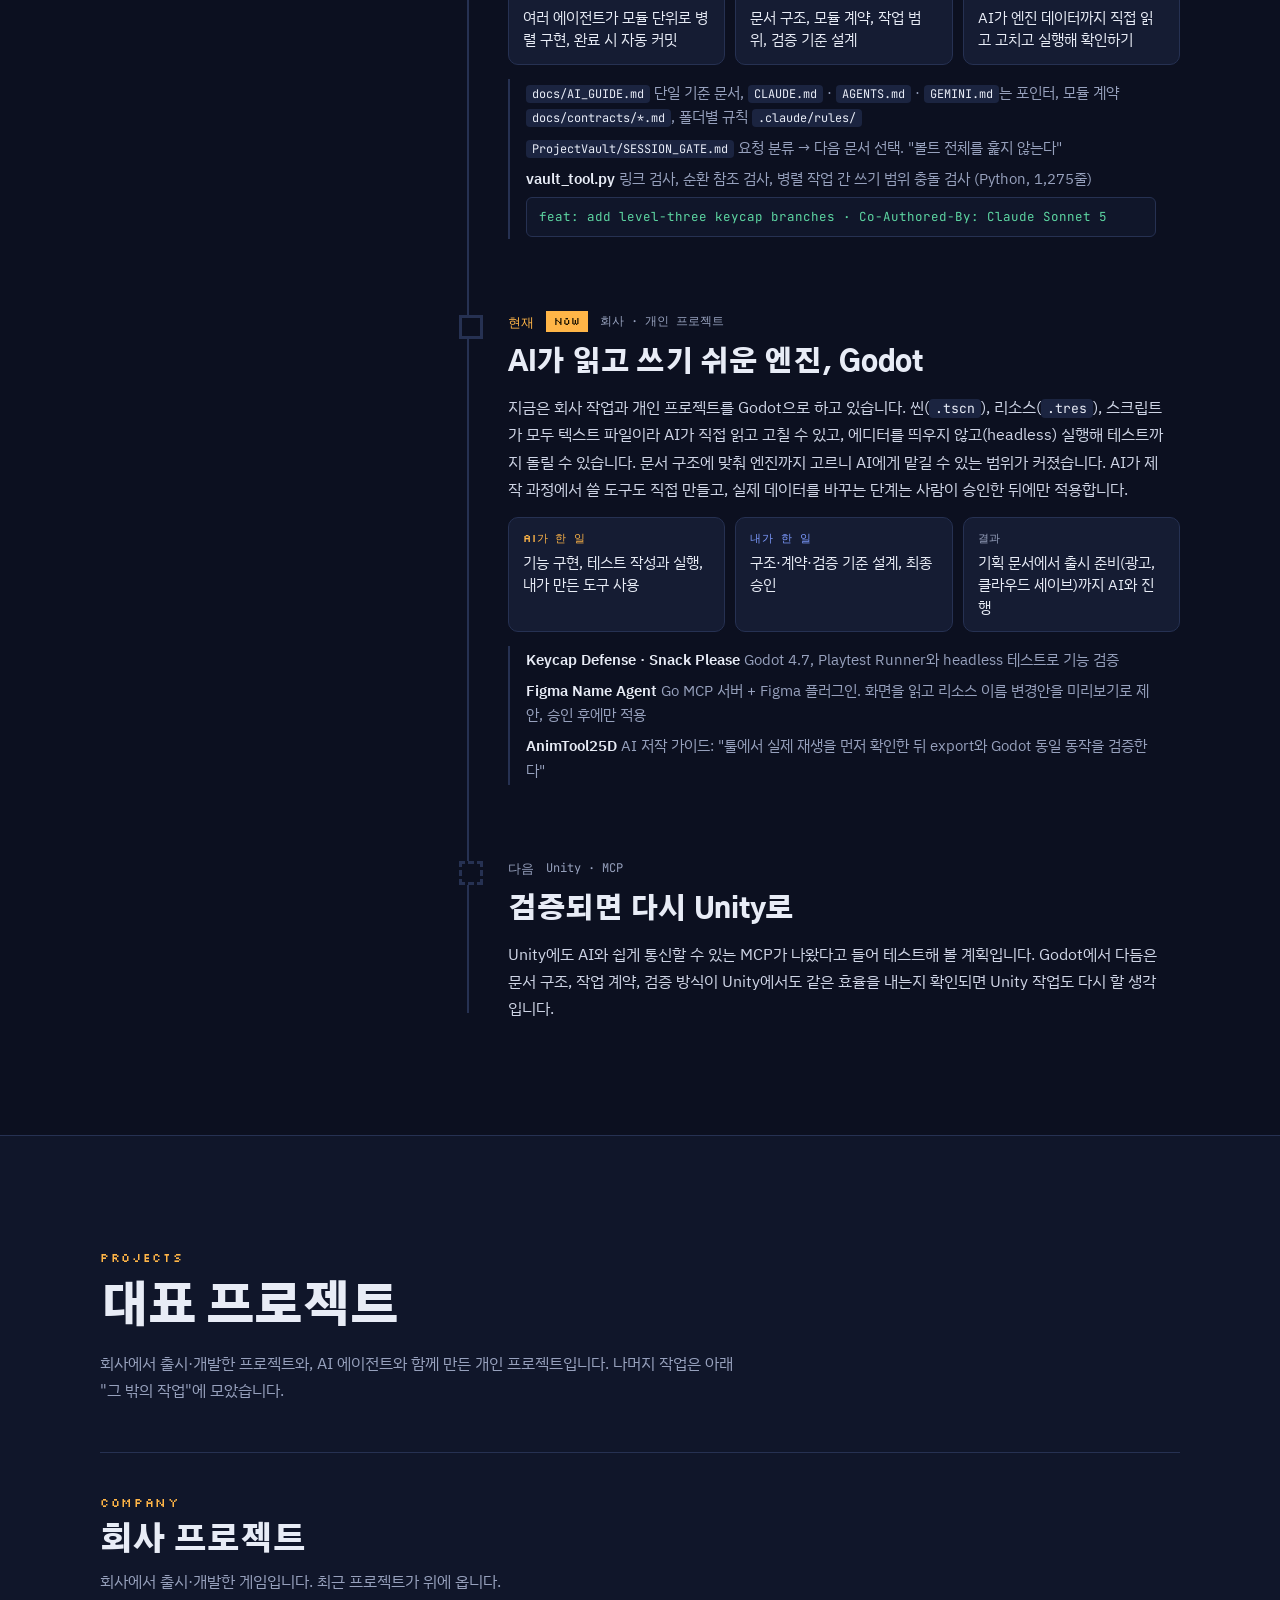
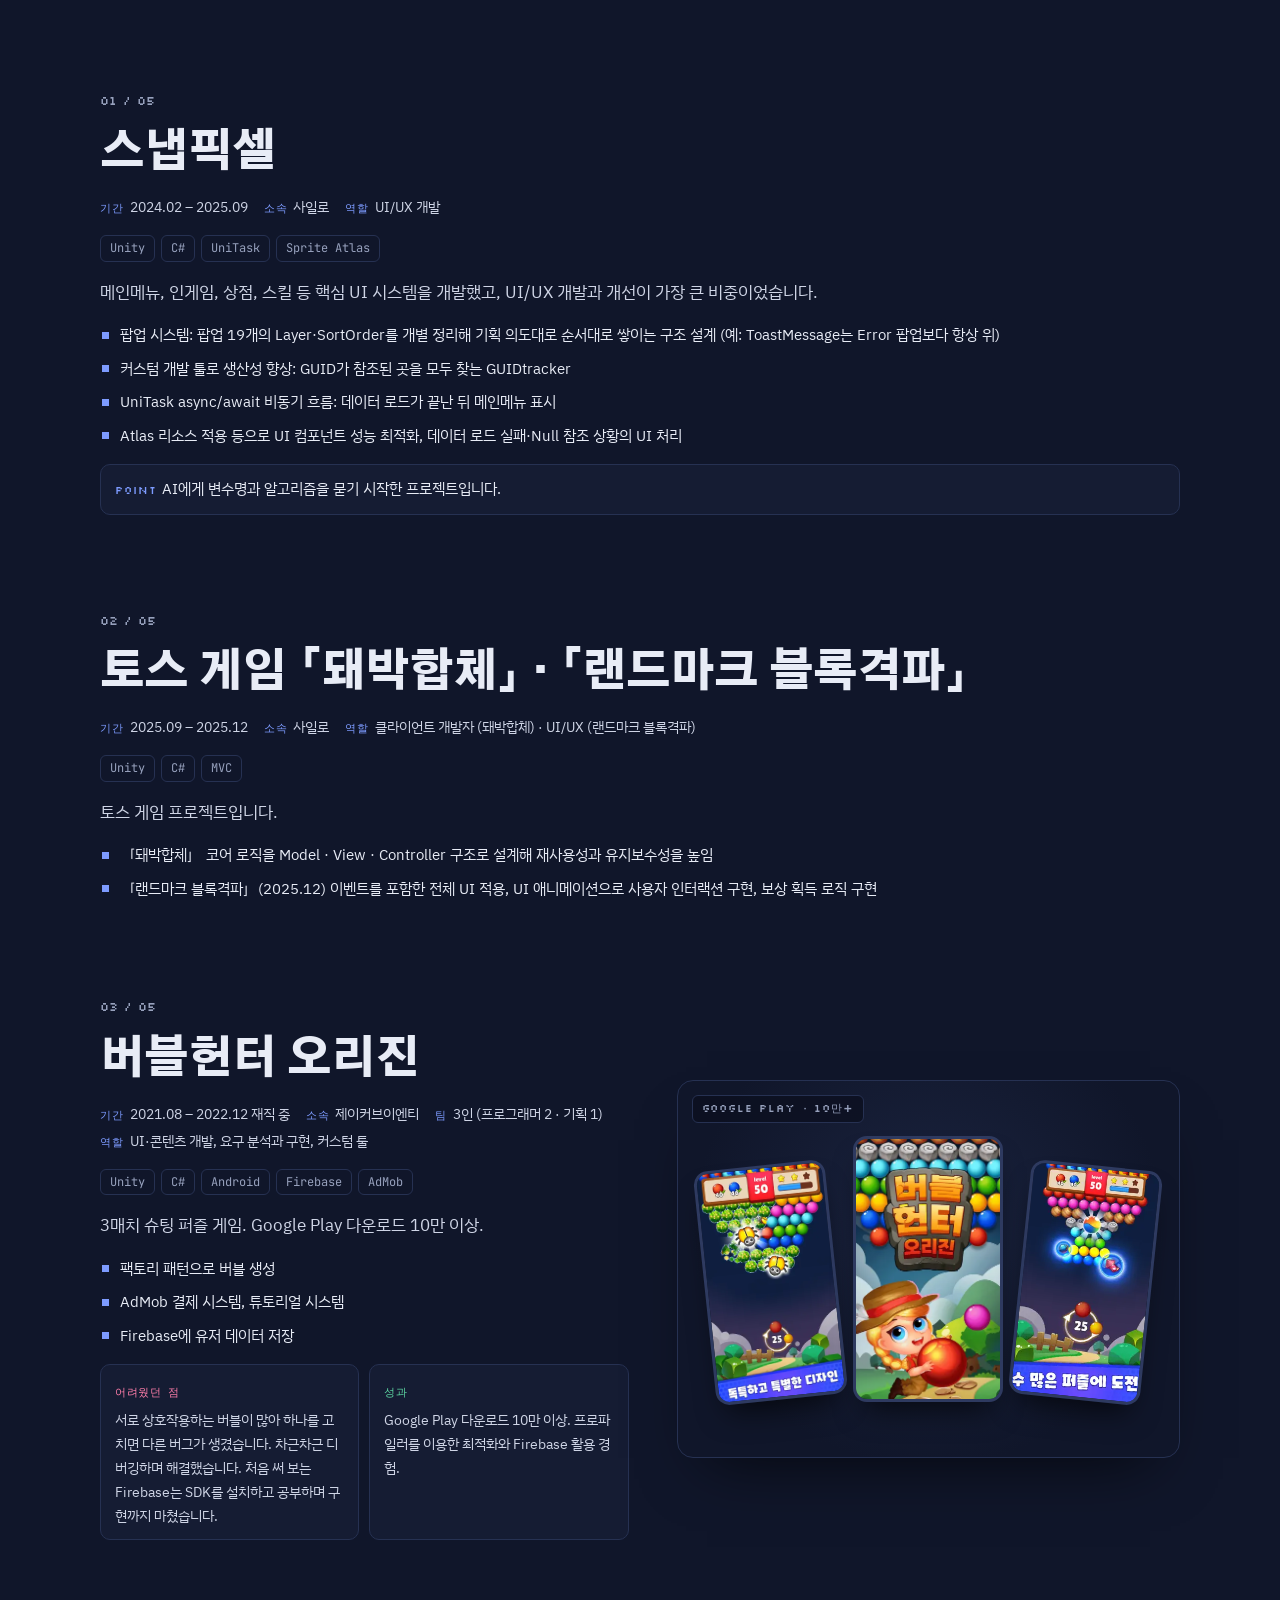
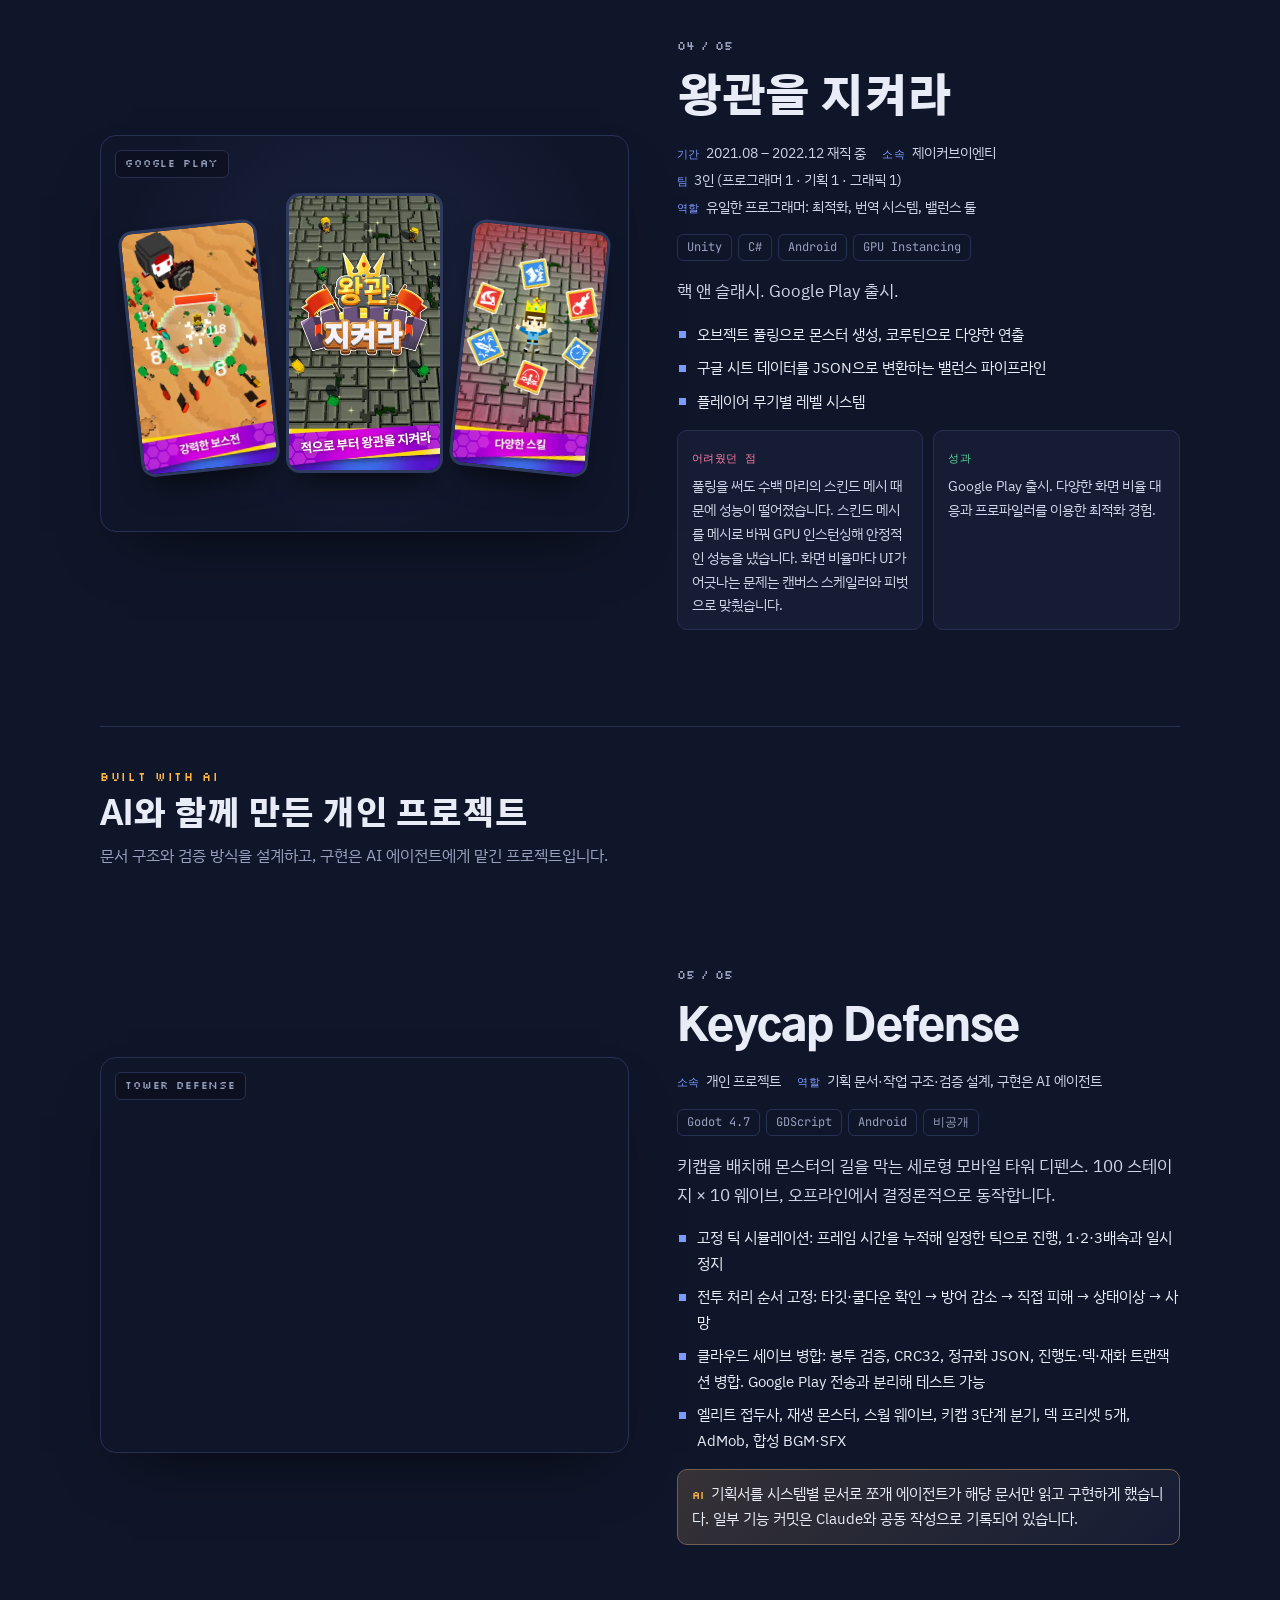
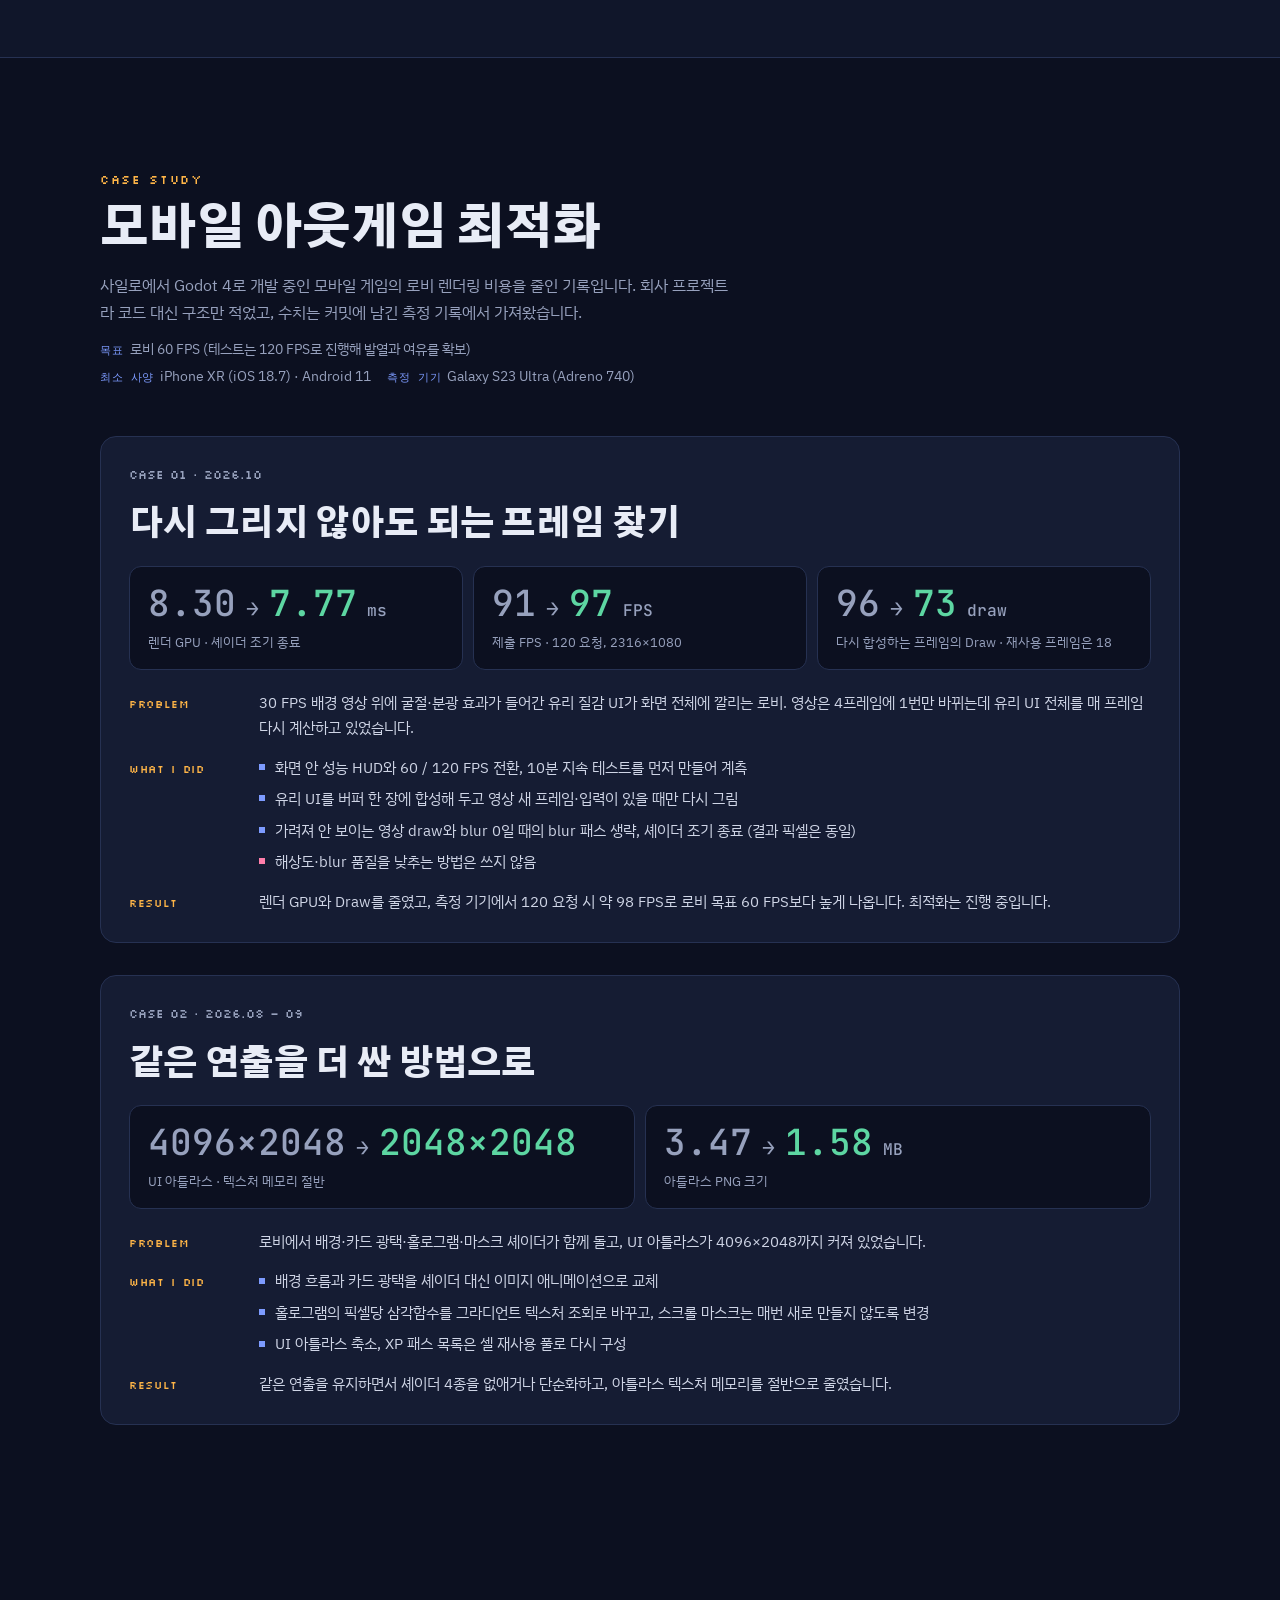
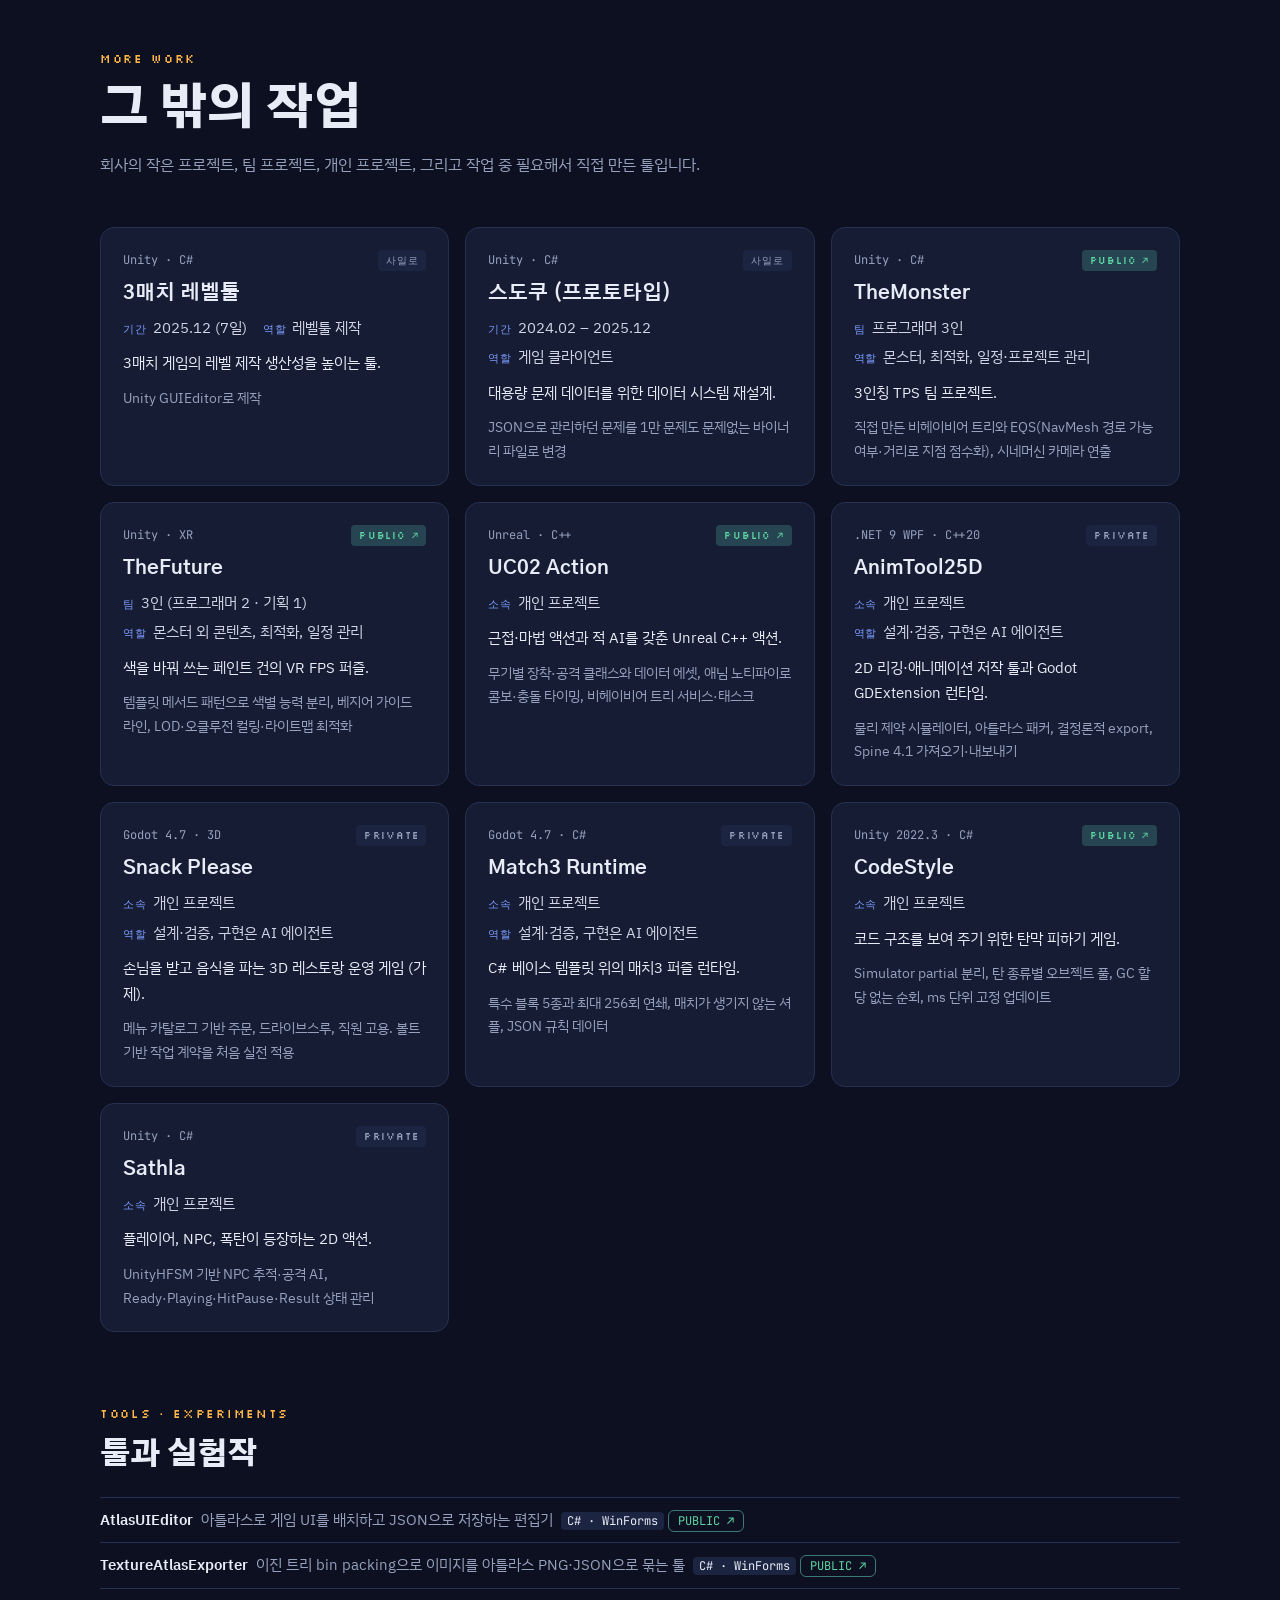
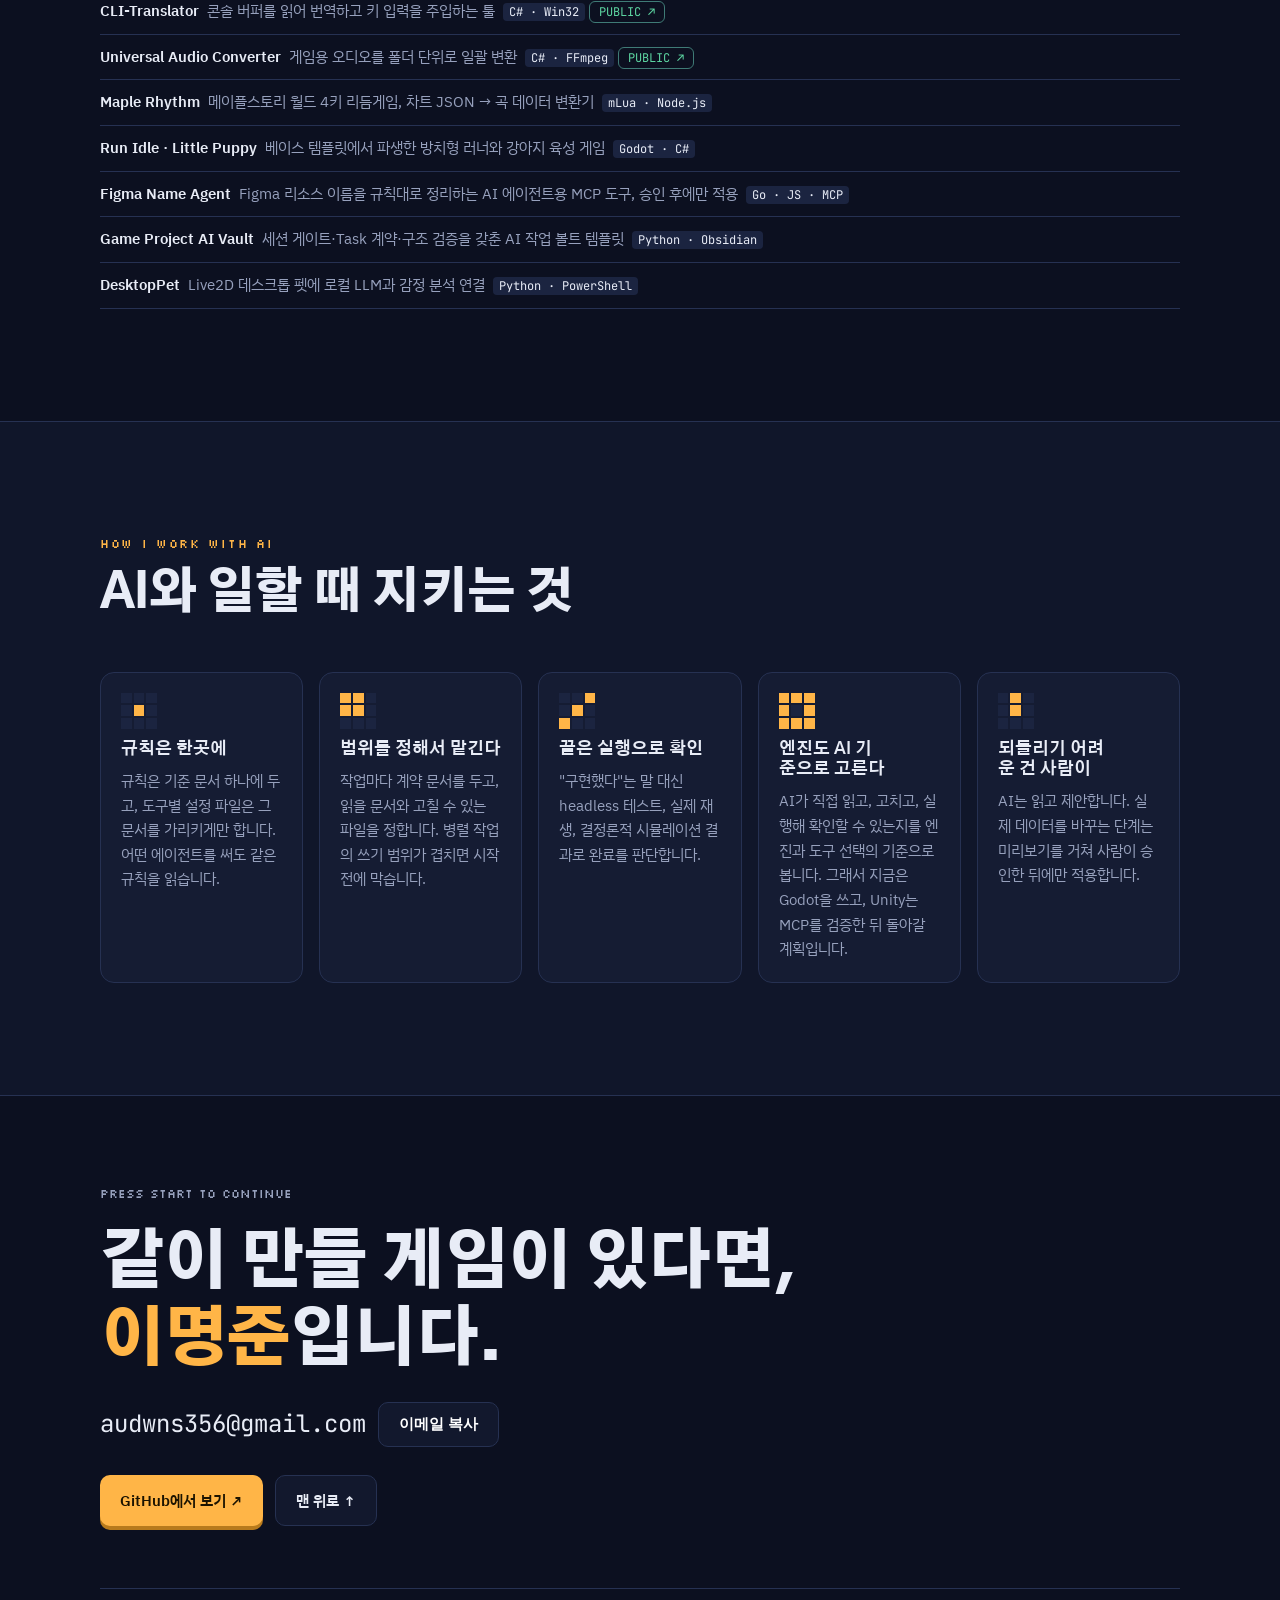
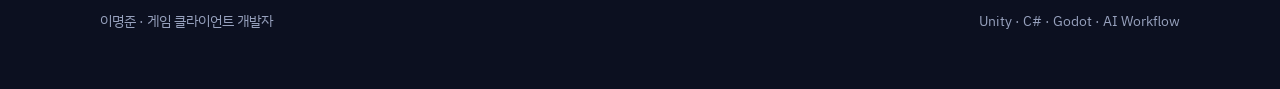
==== commit dc810d4c: "docs: condense case studies and label personal projects Co-Authored-By: Claude Opus 5.5 <noreply@ant" ====
--- a/portfolio/index.html
+++ b/portfolio/index.html
@@ -381,7 +381,7 @@
         <div class="when"><b>2021.08 – 2022.12</b><span data-dur>1년 5개월</span></div>
         <div>
           <h3>제이커브이엔티</h3>
-          <p class="pos">정규직</p>
+          <p class="pos">정규직 · 게임 클라이언트 · 사원</p>
           <ul>
             <li>3매치 퍼즐 게임의 레벨툴과 UI/UX 개발</li>
             <li>「버블헌터 오리진」 Google Play 10만+ 다운로드, 「왕관을 지켜라」 Google Play 출시</li>
@@ -547,7 +547,7 @@
     <div class="sec-head rv">
       <span class="eyebrow">Projects</span>
       <h2>대표 프로젝트</h2>
-      <p>회사에서 출시·개발한 프로젝트와, AI 에이전트와 함께 만든 최근 프로젝트입니다. 나머지 작업은 아래 "그 밖의 작업"에 모았습니다.</p>
+      <p>회사에서 출시·개발한 프로젝트와, AI 에이전트와 함께 만든 개인 프로젝트입니다. 나머지 작업은 아래 "그 밖의 작업"에 모았습니다.</p>
     </div>
     <div class="featured">
       <div class="era rv"><span class="eyebrow">Company</span><h3>회사 프로젝트</h3><p>회사에서 출시·개발한 게임입니다. 최근 프로젝트가 위에 옵니다.</p></div>
@@ -627,14 +627,14 @@
         </div>
       </article>
 
-      <div class="era rv"><span class="eyebrow">Built With AI</span><h3>AI와 함께 만든 최근 프로젝트</h3><p>문서 구조와 검증 방식을 설계하고, 구현은 AI 에이전트에게 맡긴 프로젝트입니다.</p></div>
+      <div class="era rv"><span class="eyebrow">Built With AI</span><h3>AI와 함께 만든 개인 프로젝트</h3><p>문서 구조와 검증 방식을 설계하고, 구현은 AI 에이전트에게 맡긴 프로젝트입니다.</p></div>
 
       <article class="feat rv">
         <div class="cover-wrap"><div class="cover tilt"><canvas data-cover="keycap"></canvas><span class="badge">TOWER DEFENSE</span></div></div>
         <div class="txt">
           <span class="num">05 / 05</span>
           <h3>Keycap Defense</h3>
-          <p class="meta"><span><b>역할</b>기획 문서·작업 구조·검증 설계, 구현은 AI 에이전트</span></p>
+          <p class="meta"><span><b>소속</b>개인 프로젝트</span><span><b>역할</b>기획 문서·작업 구조·검증 설계, 구현은 AI 에이전트</span></p>
           <div class="chips"><span class="chip">Godot 4.7</span><span class="chip">GDScript</span><span class="chip">Android</span><span class="chip">비공개</span></div>
           <p class="sub">키캡을 배치해 몬스터의 길을 막는 세로형 모바일 타워 디펜스. 100 스테이지 × 10 웨이브, 오프라인에서 결정론적으로 동작합니다.</p>
           <ul>
@@ -656,7 +656,7 @@
     <div class="sec-head rv">
       <span class="eyebrow">Case Study</span>
       <h2>모바일 아웃게임 최적화</h2>
-      <p>사일로에서 Godot 4로 개발 중인 모바일 게임의 로비 렌더링 비용을 줄인 기록입니다. 회사 프로젝트라 코드 대신 구조만 적었고, 수치는 모두 커밋에 남긴 측정 기록에서 가져왔습니다. 최적화는 아직 진행 중입니다.</p>
+      <p>사일로에서 Godot 4로 개발 중인 모바일 게임의 로비 렌더링 비용을 줄인 기록입니다. 회사 프로젝트라 코드 대신 구조만 적었고, 수치는 커밋에 남긴 측정 기록에서 가져왔습니다.</p>
       <p class="meta"><span><b>목표</b>로비 60 FPS (테스트는 120 FPS로 진행해 발열과 여유를 확보)</span><span><b>최소 사양</b>iPhone XR (iOS 18.7) · Android 11</span><span><b>측정 기기</b>Galaxy S23 Ultra (Adreno 740)</span></p>
     </div>
 
@@ -665,38 +665,19 @@
         <span class="num">CASE 01 · 2026.10</span>
         <h3>다시 그리지 않아도 되는 프레임 찾기</h3>
         <div class="kpis">
-          <div class="kpi"><div class="v"><s>8.30</s><i>→</i><b>7.77</b><small>ms</small></div><span>렌더 GPU · 셰이더 조기 종료 (2회 중 1회차)</span></div>
+          <div class="kpi"><div class="v"><s>8.30</s><i>→</i><b>7.77</b><small>ms</small></div><span>렌더 GPU · 셰이더 조기 종료</span></div>
           <div class="kpi"><div class="v"><s>91</s><i>→</i><b>97</b><small>FPS</small></div><span>제출 FPS · 120 요청, 2316×1080</span></div>
           <div class="kpi"><div class="v"><s>96</s><i>→</i><b>73</b><small>draw</small></div><span>다시 합성하는 프레임의 Draw · 재사용 프레임은 18</span></div>
         </div>
         <dl class="steps">
-          <dt>PROBLEM</dt><dd>30 FPS 배경 영상 위에 굴절·분광 효과가 들어간 유리 질감 UI가 화면 전체에 깔리는 로비에서, 120 FPS 요청 시 120이 나오지 않았습니다.</dd>
-          <dt>CAUSE</dt><dd><ul>
-            <li>영상은 4프레임에 1번만 바뀌는데 유리 UI 전체를 매 프레임 다시 계산</li>
-            <li>불투명한 합성 결과에 가려져 안 보이는 배경 영상 변환 draw, blur가 0일 때 아무것도 바꾸지 않는 전체 화면 blur 패스와 화면 캡처가 매 프레임 실행</li>
-            <li>120Hz를 요청해도 기기 설정에 따라 60Hz로 남는 경우가 있어, 요청값만으로는 결과를 알 수 없음</li>
+          <dt>PROBLEM</dt><dd>30 FPS 배경 영상 위에 굴절·분광 효과가 들어간 유리 질감 UI가 화면 전체에 깔리는 로비. 영상은 4프레임에 1번만 바뀌는데 유리 UI 전체를 매 프레임 다시 계산하고 있었습니다.</dd>
+          <dt>WHAT I DID</dt><dd><ul>
+            <li>화면 안 성능 HUD와 60 / 120 FPS 전환, 10분 지속 테스트를 먼저 만들어 계측</li>
+            <li>유리 UI를 버퍼 한 장에 합성해 두고 영상 새 프레임·입력이 있을 때만 다시 그림</li>
+            <li>가려져 안 보이는 영상 draw와 blur 0일 때의 blur 패스 생략, 셰이더 조기 종료 (결과 픽셀은 동일)</li>
+            <li class="x">해상도·blur 품질을 낮추는 방법은 쓰지 않음</li>
           </ul></dd>
-          <dt>OPTIONS</dt><dd><ul>
-            <li class="ok">합성 결과를 버퍼에 두고 바뀔 때만 다시 그리기 → 채택</li>
-            <li class="ok">호환되는 draw 묶기 → 채택. GPU 이득은 확인되지 않아 CPU 제출 비용 감소로만 기록</li>
-            <li class="x">해상도·blur·샘플 수·정밀도 낮추기 → 품질이 떨어져 쓰지 않음</li>
-            <li class="x">겹치지 않는 그림 순서 바꾸기, 라벨 Z 정렬 → 측정해 보니 비용 이득이 유지되지 않아 폐기</li>
-          </ul></dd>
-          <dt>BUILD</dt><dd><ul>
-            <li>먼저 계측: 화면 안 성능 HUD(1초 FPS, 최악 프레임 간격, 렌더 CPU·GPU, Draw), 60 고정 / 120 요청 전환, 10분 지속 테스트. "요청한 값"과 "실제 표시 FPS"를 따로 표시</li>
-            <li>유리 UI 전체를 오프스크린 버퍼 한 장에 합성하고, 영상 새 프레임·터치·설정·화면 크기 변경 때만 다시 그림</li>
-            <li>가려진 영상 draw 생략, blur 0이면 blur 패스와 캡처 생략</li>
-            <li>셰이더: 가장자리가 아닌 픽셀은 실루엣 계산 생략, 투명 픽셀은 굴절 계산 전에 종료. 전후 픽셀이 바이트 단위로 같은지 검사</li>
-          </ul>
-          <dl class="roles">
-            <div><dt>영상 새 프레임 · 입력</dt><dd>배경과 유리 UI를 버퍼에 다시 합성 (Draw 73)</dd></div>
-            <div><dt>변화 없음</dt><dd>버퍼를 그대로 표시 (Draw 18)</dd></div>
-            <div><dt>항상 실시간</dt><dd>음악 웨이브, 등급 FX</dd></div>
-          </dl></dd>
-          <dt>RESULT</dt><dd><ul>
-            <li>셰이더 조기 종료: 같은 APK로 2회 비교(회당 600샘플), 렌더 GPU 8.30 → 7.77ms, 8.48 → 7.87ms, 제출 FPS 91 → 97</li>
-            <li>현재: 120 요청 30초 측정 평균 약 98 FPS, 95%의 프레임이 16.67ms(60 FPS 간격) 안에 표시. 120 유지는 아직 달성하지 못했습니다.</li>
-          </ul></dd>
+          <dt>RESULT</dt><dd>렌더 GPU와 Draw를 줄였고, 측정 기기에서 120 요청 시 약 98 FPS로 로비 목표 60 FPS보다 높게 나옵니다. 최적화는 진행 중입니다.</dd>
         </dl>
       </article>
 
@@ -708,24 +689,13 @@
           <div class="kpi"><div class="v"><s>3.47</s><i>→</i><b>1.58</b><small>MB</small></div><span>아틀라스 PNG 크기</span></div>
         </div>
         <dl class="steps">
-          <dt>PROBLEM</dt><dd>로비에서 전체 화면 배경 왜곡 셰이더, 카드마다 붙은 광택 셰이더, 홀로그램 셰이더, 마스크 셰이더가 함께 돌고 있었고, UI 아틀라스는 4096×2048까지 커져 있었습니다.</dd>
-          <dt>CAUSE</dt><dd><ul>
-            <li>연출마다 픽셀 단위 셰이더 계산(삼각함수, exp·pow)과 카드별 머티리얼이 붙어 있음</li>
-            <li>스크롤 마스크는 스크롤 이벤트마다 마스크 이미지를 새로 만들어 업로드</li>
+          <dt>PROBLEM</dt><dd>로비에서 배경·카드 광택·홀로그램·마스크 셰이더가 함께 돌고, UI 아틀라스가 4096×2048까지 커져 있었습니다.</dd>
+          <dt>WHAT I DID</dt><dd><ul>
+            <li>배경 흐름과 카드 광택을 셰이더 대신 이미지 애니메이션으로 교체</li>
+            <li>홀로그램의 픽셀당 삼각함수를 그라디언트 텍스처 조회로 바꾸고, 스크롤 마스크는 매번 새로 만들지 않도록 변경</li>
+            <li>UI 아틀라스 축소, XP 패스 목록은 셀 재사용 풀로 다시 구성</li>
           </ul></dd>
-          <dt>OPTIONS</dt><dd><ul>
-            <li class="x">카드 광택을 셰이더가 들어간 순차 스프라이트 효과로 → 3분 만에 되돌림</li>
-            <li class="x">부드러운 마스크용 외부 모듈 복원 → 같은 날 되돌림</li>
-            <li class="ok">연출은 유지하고 애니메이션·텍스처 조회로 교체 → 채택</li>
-          </ul></dd>
-          <dt>BUILD</dt><dd><ul>
-            <li>배경 흐름: 셰이더 → 이미지 2장의 이동·회전·크로스페이드 (9초 루프, 이음매 없음). 겹쳐 그리는 레이어가 1장 늘어나는 비용은 감수</li>
-            <li>카드 광택: 카드별 셰이더 머티리얼 → 빛 줄기 이미지 애니메이션</li>
-            <li>홀로그램: 픽셀마다 cos 3회 → 그라디언트 텍스처 조회 1회, 기울이지 않으면 동적 광원 계산 생략</li>
-            <li>스크롤 마스크: 한 번만 준비, 갱신은 프레임당 1회, 위치가 같으면 생략. 이후 마스크 셰이더 삭제</li>
-            <li>XP 패스 목록: 셀 12개를 재사용하는 풀로 다시 만들고 전용 아틀라스 삭제</li>
-          </ul></dd>
-          <dt>RESULT</dt><dd>UI 아틀라스 면적과 텍스처 메모리를 절반으로 줄였고, 셰이더 4종을 없애거나 단순화했습니다.</dd>
+          <dt>RESULT</dt><dd>같은 연출을 유지하면서 셰이더 4종을 없애거나 단순화하고, 아틀라스 텍스처 메모리를 절반으로 줄였습니다.</dd>
         </dl>
       </article>
     </div>
@@ -738,19 +708,19 @@
     <div class="sec-head rv">
       <span class="eyebrow">More Work</span>
       <h2>그 밖의 작업</h2>
-      <p>회사의 작은 프로젝트, 팀 프로젝트, AI와 만든 프로젝트, 그리고 작업 중 필요해서 직접 만든 툴입니다.</p>
+      <p>회사의 작은 프로젝트, 팀 프로젝트, 개인 프로젝트, 그리고 작업 중 필요해서 직접 만든 툴입니다.</p>
     </div>
     <div class="grid">
       <article class="card rv"><div class="top"><span class="stack">Unity · C#</span><span class="vis">사일로</span></div><h3>3매치 레벨툴</h3><p class="meta"><span><b>기간</b>2025.12 (7일)</span><span><b>역할</b>레벨툴 제작</span></p><p>3매치 게임의 레벨 제작 생산성을 높이는 툴.</p><p class="d">Unity GUIEditor로 제작</p></article>
       <article class="card rv"><div class="top"><span class="stack">Unity · C#</span><span class="vis">사일로</span></div><h3>스도쿠 (프로토타입)</h3><p class="meta"><span><b>기간</b>2024.02 – 2025.12</span><span><b>역할</b>게임 클라이언트</span></p><p>대용량 문제 데이터를 위한 데이터 시스템 재설계.</p><p class="d">JSON으로 관리하던 문제를 1만 문제도 문제없는 바이너리 파일로 변경</p></article>
       <article class="card rv"><div class="top"><span class="stack">Unity · C#</span><a class="vis" href="https://github.com/LeeMyeungJun/Portfolio/tree/master/TheMonster_TeamProject" target="_blank" rel="noopener">PUBLIC ↗</a></div><h3>TheMonster</h3><p class="meta"><span><b>팀</b>프로그래머 3인</span><span><b>역할</b>몬스터, 최적화, 일정·프로젝트 관리</span></p><p>3인칭 TPS 팀 프로젝트.</p><p class="d">직접 만든 비헤이비어 트리와 EQS(NavMesh 경로 가능 여부·거리로 지점 점수화), 시네머신 카메라 연출</p></article>
       <article class="card rv"><div class="top"><span class="stack">Unity · XR</span><a class="vis" href="https://github.com/LeeMyeungJun/Portfolio/tree/master/TheFuture_VRPorejct" target="_blank" rel="noopener">PUBLIC ↗</a></div><h3>TheFuture</h3><p class="meta"><span><b>팀</b>3인 (프로그래머 2 · 기획 1)</span><span><b>역할</b>몬스터 외 콘텐츠, 최적화, 일정 관리</span></p><p>색을 바꿔 쓰는 페인트 건의 VR FPS 퍼즐.</p><p class="d">템플릿 메서드 패턴으로 색별 능력 분리, 베지어 가이드 라인, LOD·오클루전 컬링·라이트맵 최적화</p></article>
-      <article class="card rv"><div class="top"><span class="stack">Unreal · C++</span><a class="vis" href="https://github.com/LeeMyeungJun/Portfolio/tree/master/Unreal_Project" target="_blank" rel="noopener">PUBLIC ↗</a></div><h3>UC02 Action</h3><p>근접·마법 액션과 적 AI를 갖춘 Unreal C++ 액션.</p><p class="d">무기별 장착·공격 클래스와 데이터 에셋, 애님 노티파이로 콤보·충돌 타이밍, 비헤이비어 트리 서비스·태스크</p></article>
-      <article class="card rv"><div class="top"><span class="stack">.NET 9 WPF · C++20</span><span class="vis">PRIVATE</span></div><h3>AnimTool25D</h3><p class="meta"><span><b>역할</b>설계·검증, 구현은 AI 에이전트</span></p><p>2D 리깅·애니메이션 저작 툴과 Godot GDExtension 런타임.</p><p class="d">물리 제약 시뮬레이터, 아틀라스 패커, 결정론적 export, Spine 4.1 가져오기·내보내기</p></article>
-      <article class="card rv"><div class="top"><span class="stack">Godot 4.7 · 3D</span><span class="vis">PRIVATE</span></div><h3>Snack Please</h3><p class="meta"><span><b>역할</b>설계·검증, 구현은 AI 에이전트</span></p><p>손님을 받고 음식을 파는 3D 레스토랑 운영 게임 (가제).</p><p class="d">메뉴 카탈로그 기반 주문, 드라이브스루, 직원 고용. 볼트 기반 작업 계약을 처음 실전 적용</p></article>
-      <article class="card rv"><div class="top"><span class="stack">Godot 4.7 · C#</span><span class="vis">PRIVATE</span></div><h3>Match3 Runtime</h3><p class="meta"><span><b>역할</b>설계·검증, 구현은 AI 에이전트</span></p><p>C# 베이스 템플릿 위의 매치3 퍼즐 런타임.</p><p class="d">특수 블록 5종과 최대 256회 연쇄, 매치가 생기지 않는 셔플, JSON 규칙 데이터</p></article>
-      <article class="card rv"><div class="top"><span class="stack">Unity 2022.3 · C#</span><a class="vis" href="https://github.com/LeeMyeungJun/CodeStyle" target="_blank" rel="noopener">PUBLIC ↗</a></div><h3>CodeStyle</h3><p>코드 구조를 보여 주기 위한 탄막 피하기 게임.</p><p class="d">Simulator partial 분리, 탄 종류별 오브젝트 풀, GC 할당 없는 순회, ms 단위 고정 업데이트</p></article>
-      <article class="card rv"><div class="top"><span class="stack">Unity · C#</span><span class="vis">PRIVATE</span></div><h3>Sathla</h3><p>플레이어, NPC, 폭탄이 등장하는 2D 액션.</p><p class="d">UnityHFSM 기반 NPC 추적·공격 AI, Ready·Playing·HitPause·Result 상태 관리</p></article>
+      <article class="card rv"><div class="top"><span class="stack">Unreal · C++</span><a class="vis" href="https://github.com/LeeMyeungJun/Portfolio/tree/master/Unreal_Project" target="_blank" rel="noopener">PUBLIC ↗</a></div><h3>UC02 Action</h3><p class="meta"><span><b>소속</b>개인 프로젝트</span></p><p>근접·마법 액션과 적 AI를 갖춘 Unreal C++ 액션.</p><p class="d">무기별 장착·공격 클래스와 데이터 에셋, 애님 노티파이로 콤보·충돌 타이밍, 비헤이비어 트리 서비스·태스크</p></article>
+      <article class="card rv"><div class="top"><span class="stack">.NET 9 WPF · C++20</span><span class="vis">PRIVATE</span></div><h3>AnimTool25D</h3><p class="meta"><span><b>소속</b>개인 프로젝트</span><span><b>역할</b>설계·검증, 구현은 AI 에이전트</span></p><p>2D 리깅·애니메이션 저작 툴과 Godot GDExtension 런타임.</p><p class="d">물리 제약 시뮬레이터, 아틀라스 패커, 결정론적 export, Spine 4.1 가져오기·내보내기</p></article>
+      <article class="card rv"><div class="top"><span class="stack">Godot 4.7 · 3D</span><span class="vis">PRIVATE</span></div><h3>Snack Please</h3><p class="meta"><span><b>소속</b>개인 프로젝트</span><span><b>역할</b>설계·검증, 구현은 AI 에이전트</span></p><p>손님을 받고 음식을 파는 3D 레스토랑 운영 게임 (가제).</p><p class="d">메뉴 카탈로그 기반 주문, 드라이브스루, 직원 고용. 볼트 기반 작업 계약을 처음 실전 적용</p></article>
+      <article class="card rv"><div class="top"><span class="stack">Godot 4.7 · C#</span><span class="vis">PRIVATE</span></div><h3>Match3 Runtime</h3><p class="meta"><span><b>소속</b>개인 프로젝트</span><span><b>역할</b>설계·검증, 구현은 AI 에이전트</span></p><p>C# 베이스 템플릿 위의 매치3 퍼즐 런타임.</p><p class="d">특수 블록 5종과 최대 256회 연쇄, 매치가 생기지 않는 셔플, JSON 규칙 데이터</p></article>
+      <article class="card rv"><div class="top"><span class="stack">Unity 2022.3 · C#</span><a class="vis" href="https://github.com/LeeMyeungJun/CodeStyle" target="_blank" rel="noopener">PUBLIC ↗</a></div><h3>CodeStyle</h3><p class="meta"><span><b>소속</b>개인 프로젝트</span></p><p>코드 구조를 보여 주기 위한 탄막 피하기 게임.</p><p class="d">Simulator partial 분리, 탄 종류별 오브젝트 풀, GC 할당 없는 순회, ms 단위 고정 업데이트</p></article>
+      <article class="card rv"><div class="top"><span class="stack">Unity · C#</span><span class="vis">PRIVATE</span></div><h3>Sathla</h3><p class="meta"><span><b>소속</b>개인 프로젝트</span></p><p>플레이어, NPC, 폭탄이 등장하는 2D 액션.</p><p class="d">UnityHFSM 기반 NPC 추적·공격 AI, Ready·Playing·HitPause·Result 상태 관리</p></article>
     </div>
 
     <div class="sec-head rv" style="margin-top:72px;margin-bottom:24px">
